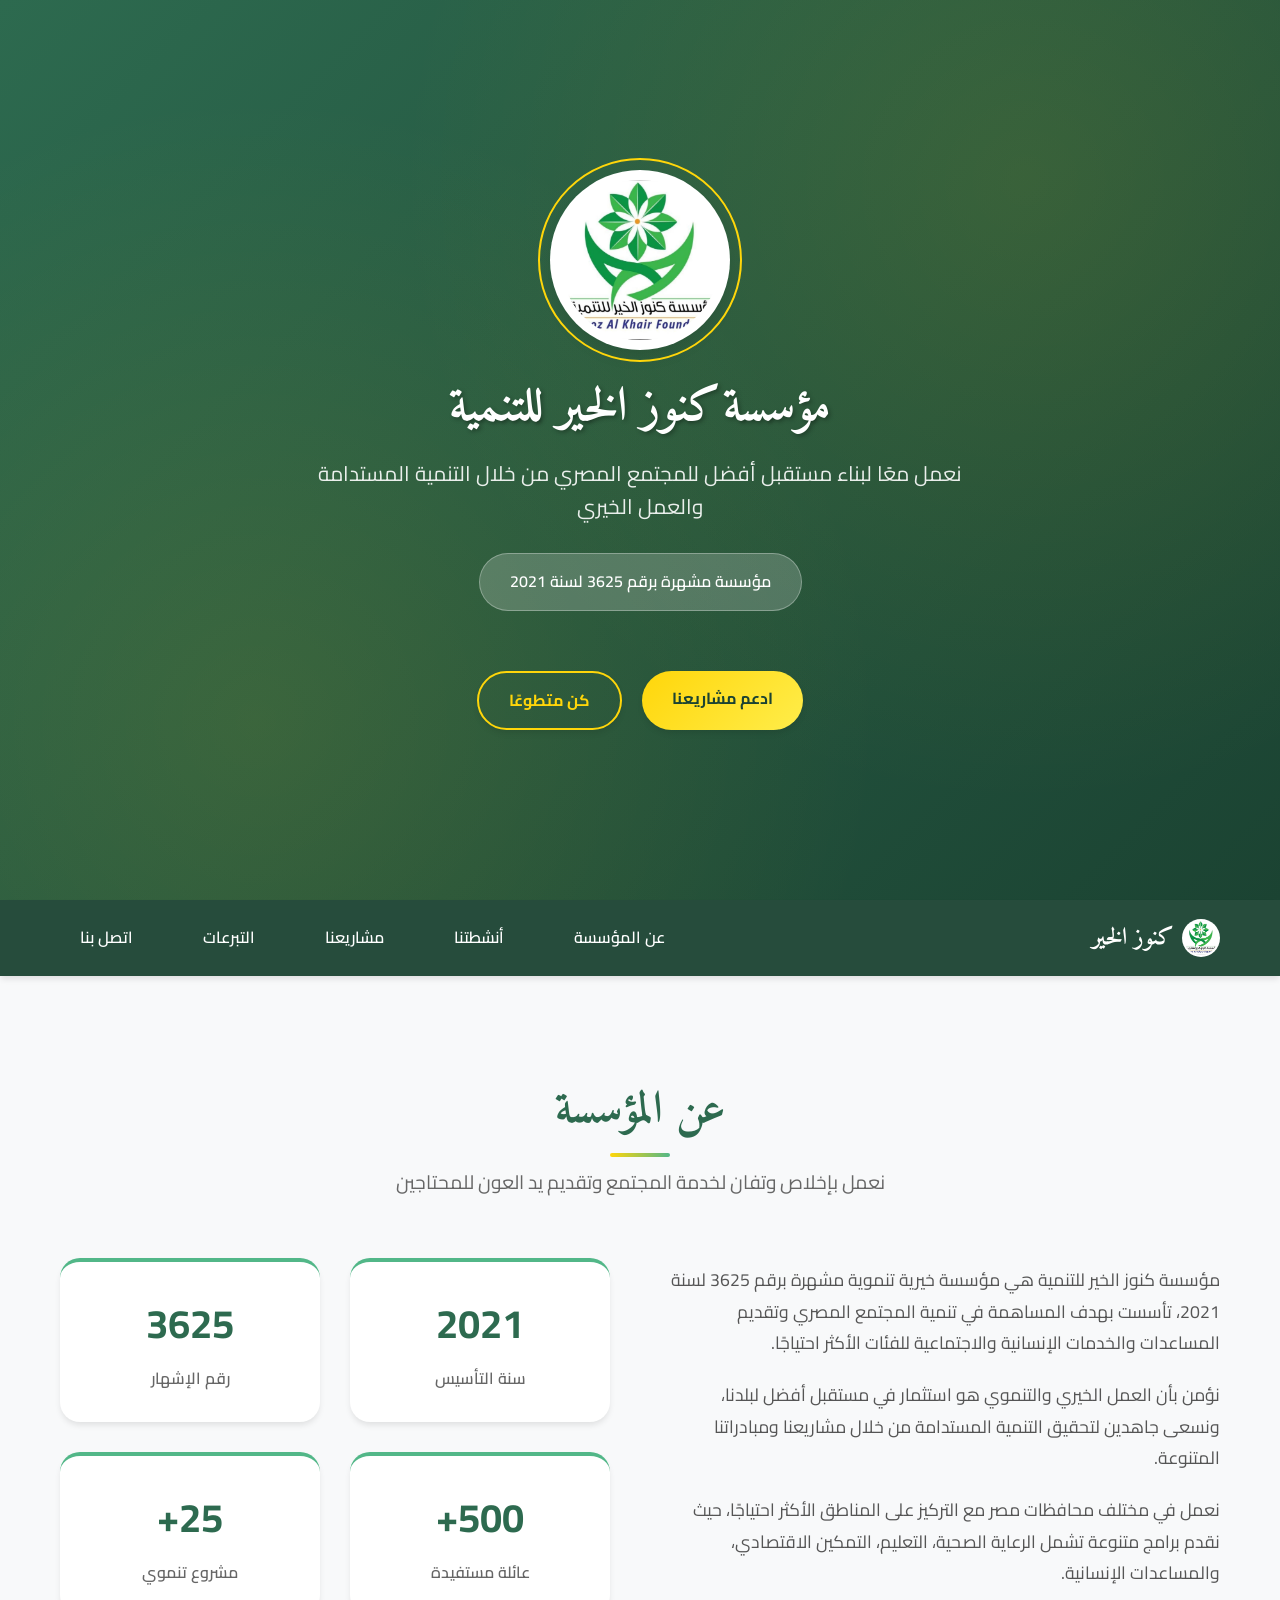
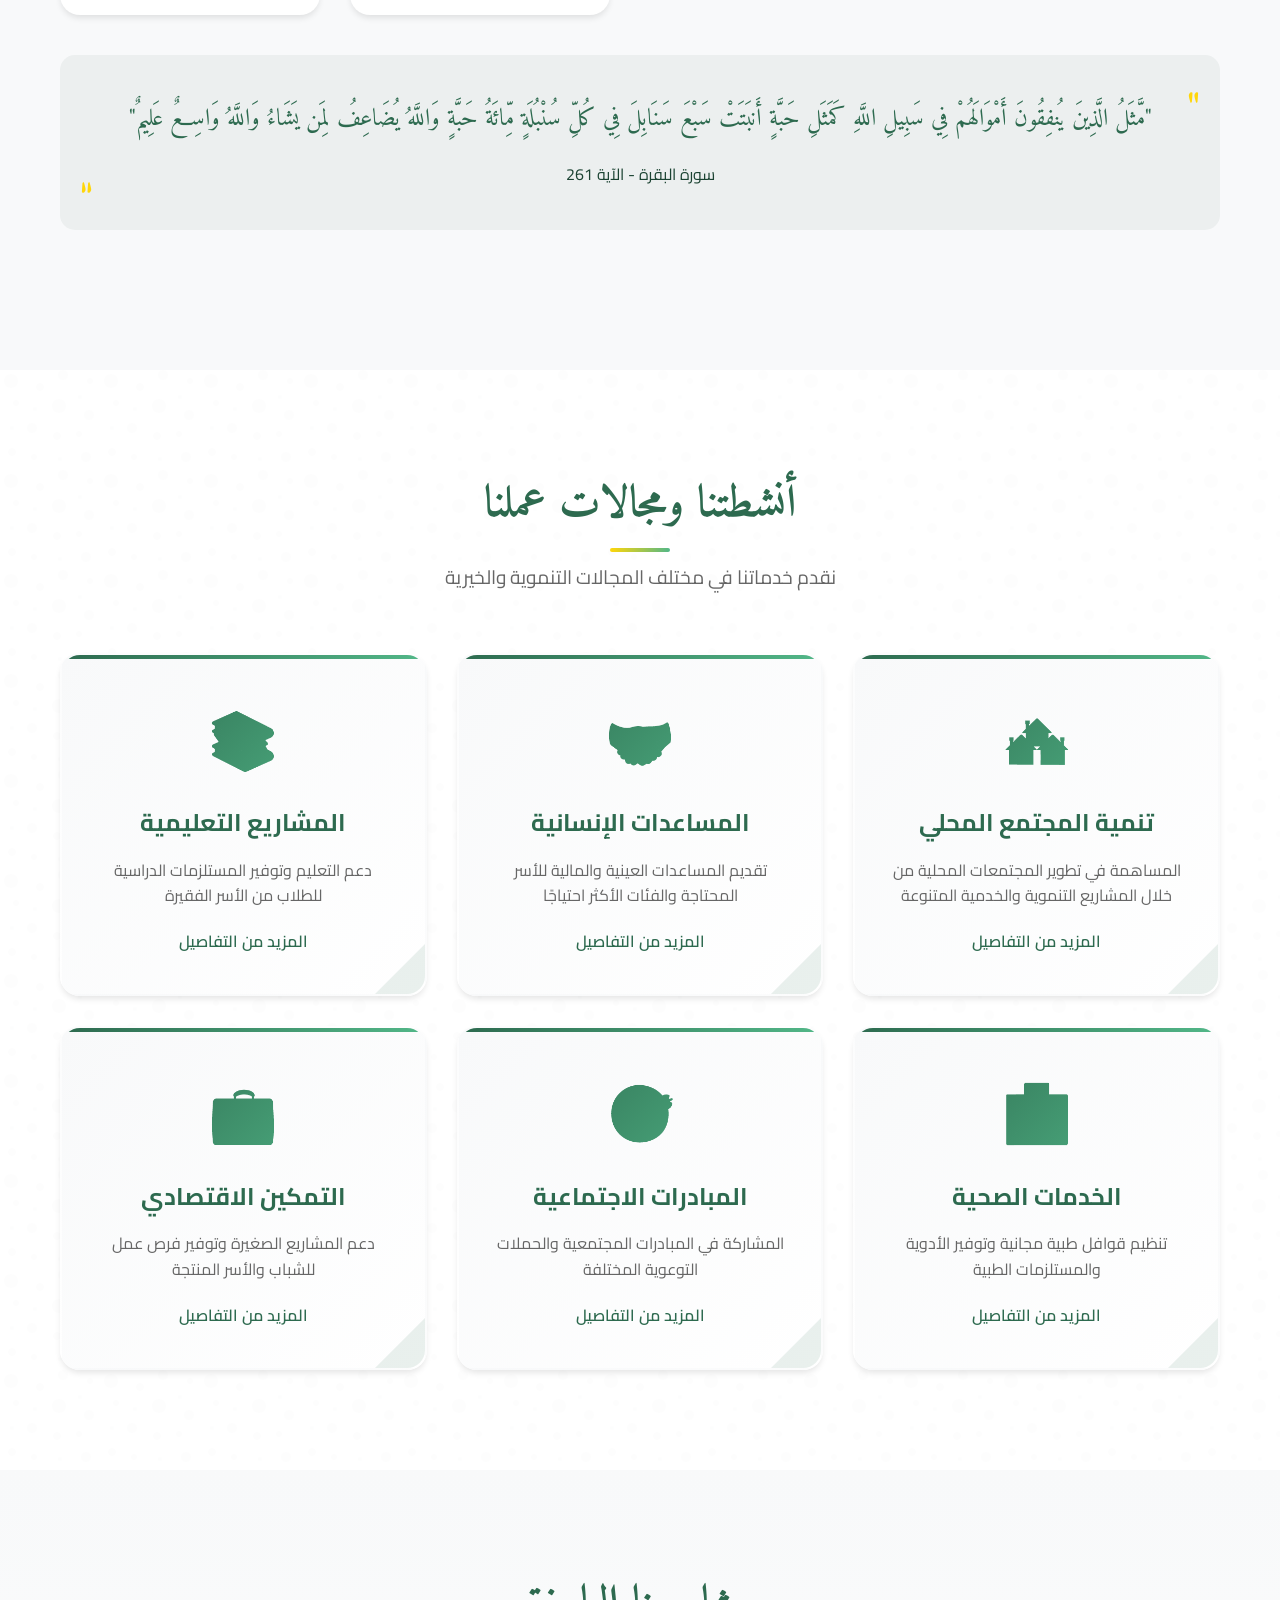
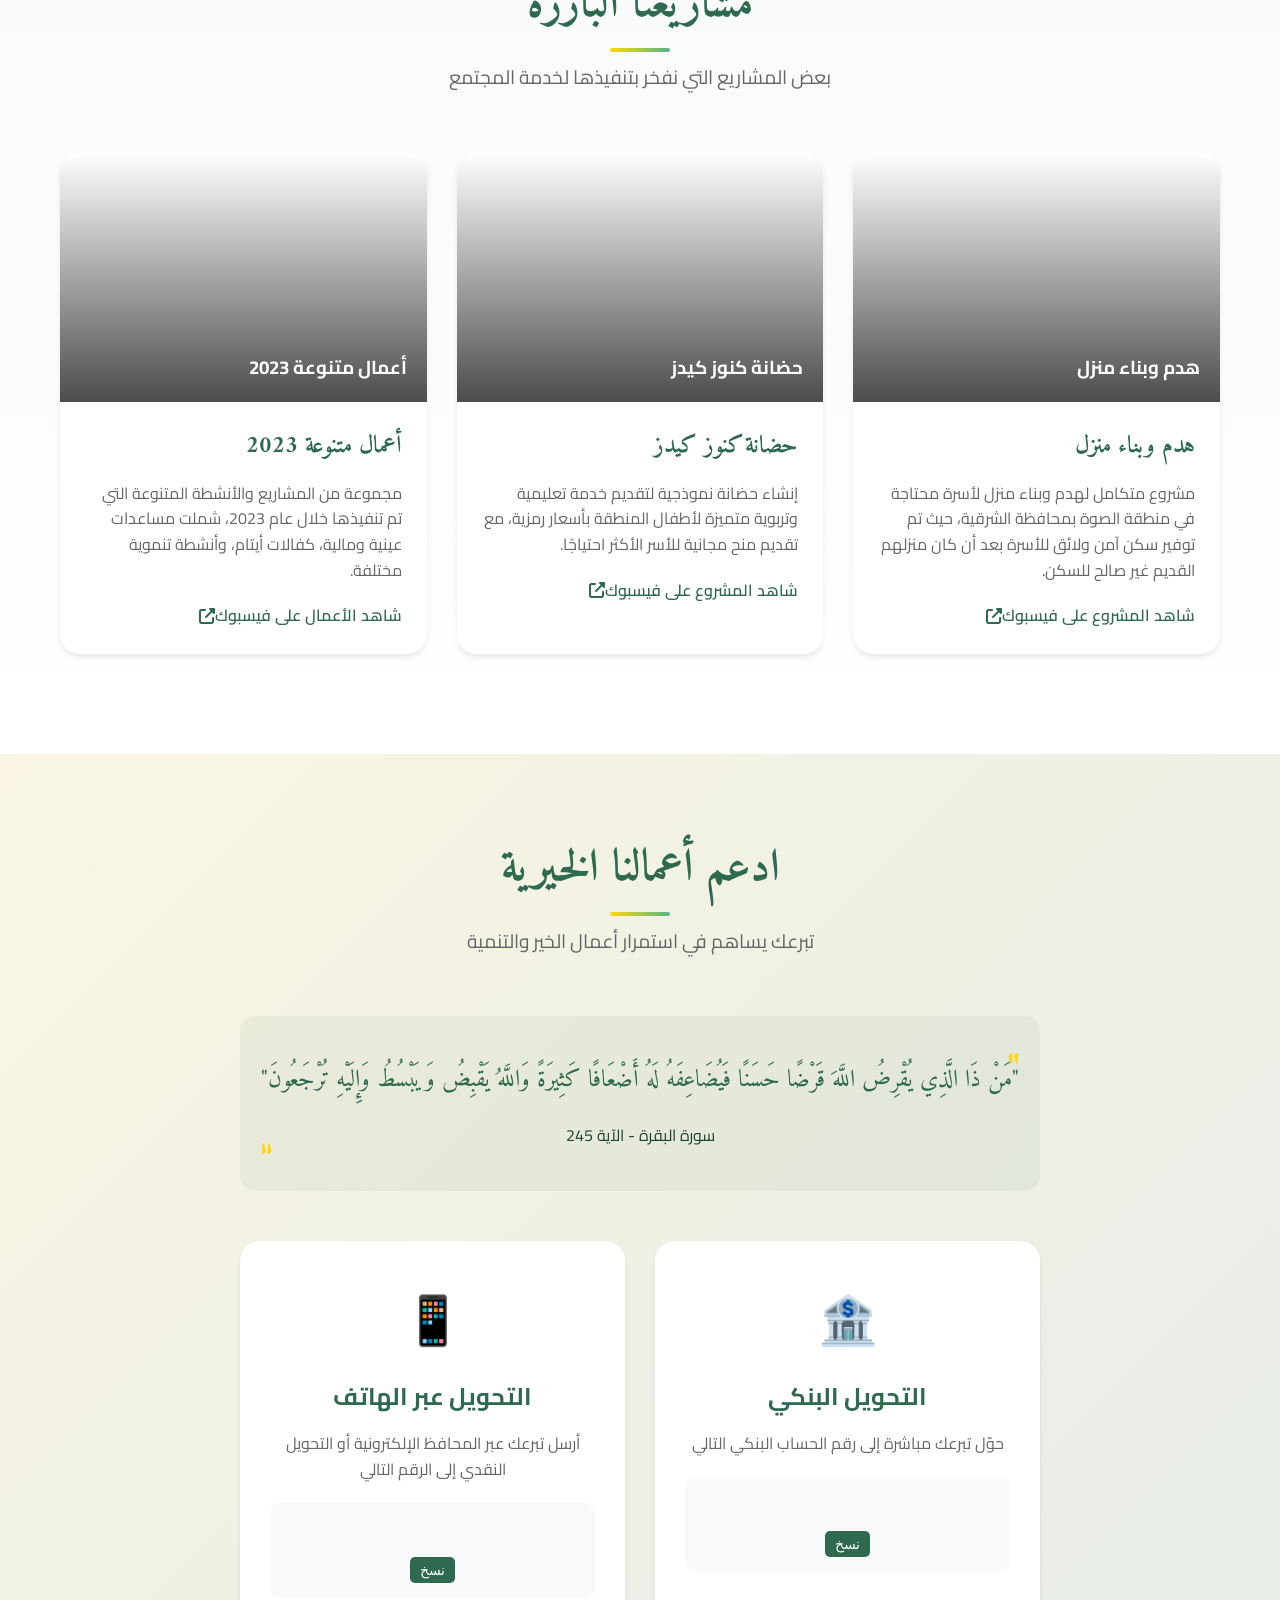
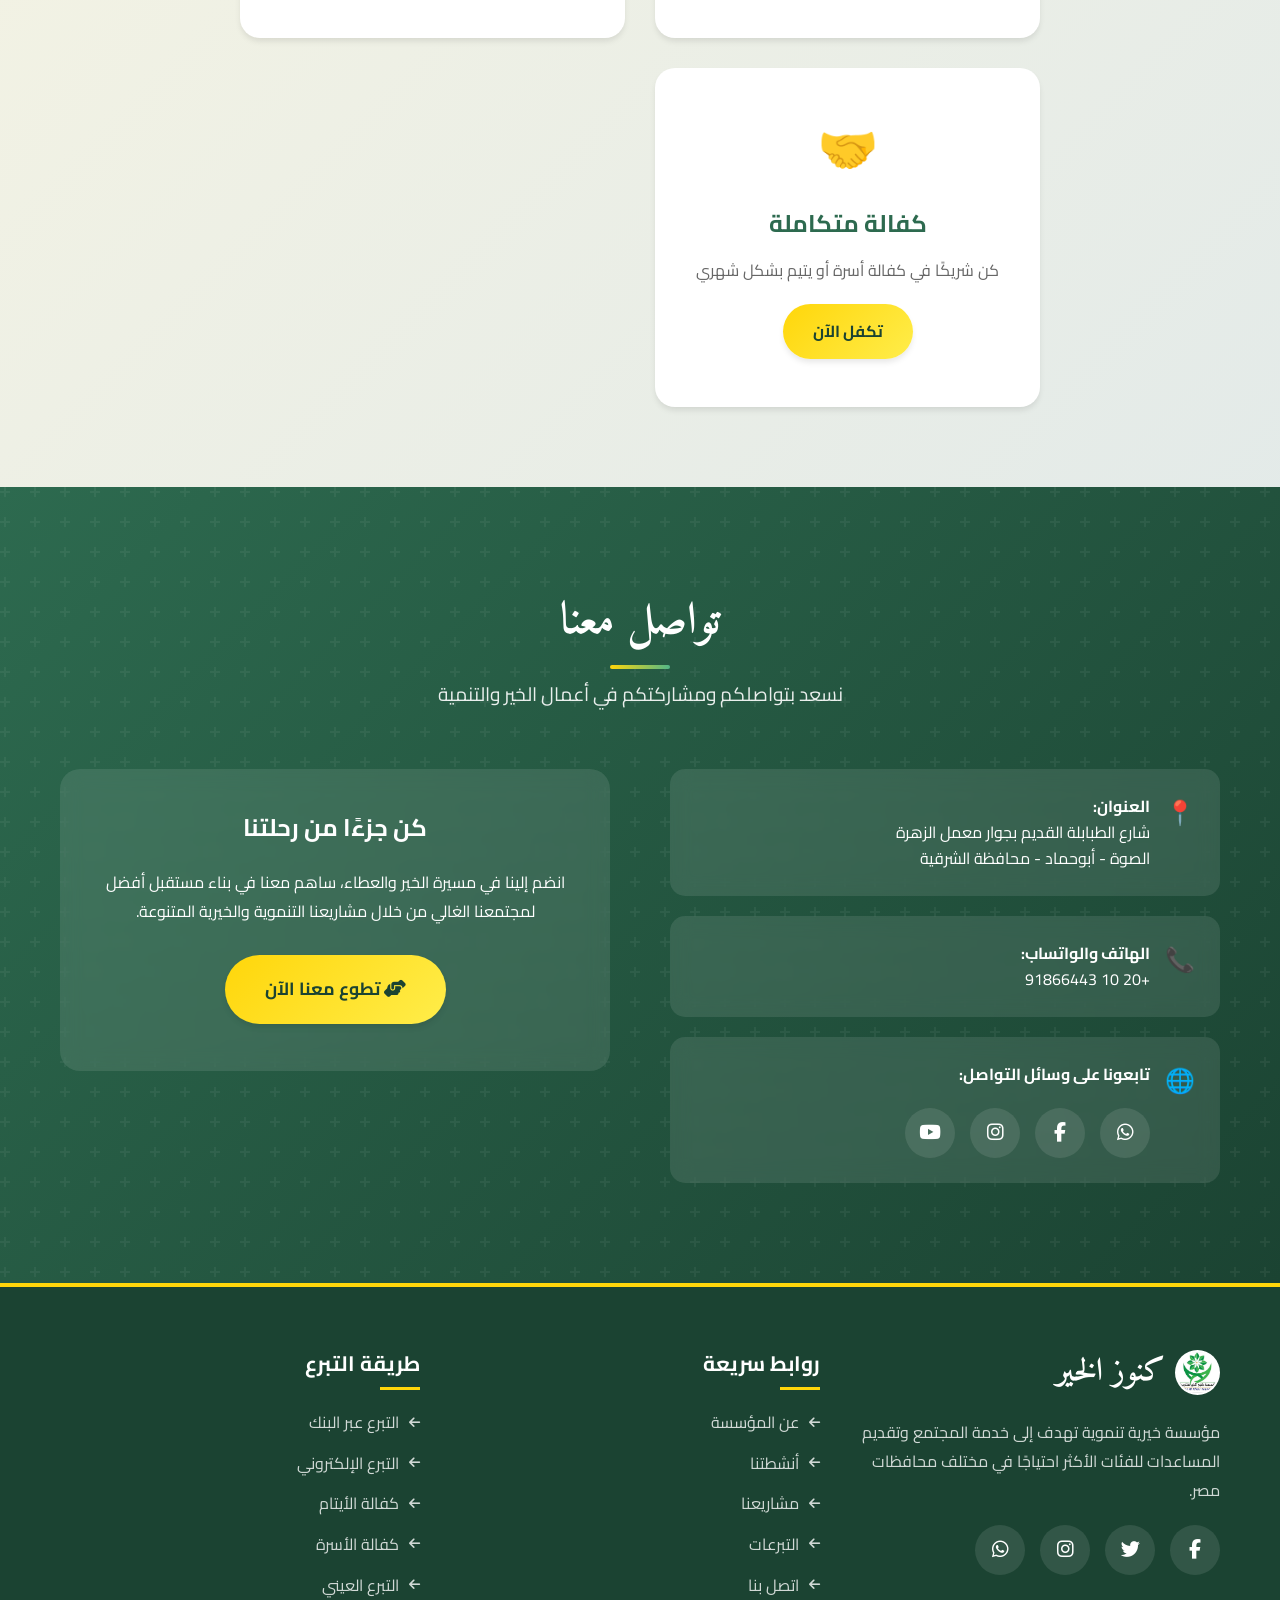
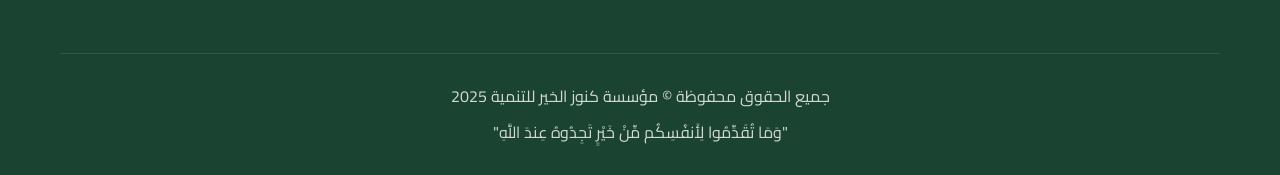
==== index.html @ 56477694 "Remove sensitive donation account numbers Removed bank account numbers and updated copy buttons." ====
<!DOCTYPE html>
<html lang="ar" dir="rtl">
<head>
    <meta charset="UTF-8">
    <meta name="viewport" content="width=device-width, initial-scale=1.0">
    <title>مؤسسة كنوز الخير للتنمية - خيرك لكل الناس</title>
    <meta name="description" content="مؤسسة كنوز الخير للتنمية - مؤسسة خيرية تنموية مشهرة برقم 3625 لسنة 2021، نعمل بإخلاص وتفان لخدمة المجتمع وتقديم يد العون للمحتاجين في مختلف محافظات مصر.">
    <link rel="icon" type="image/png" href="[data-uri]">
    <!-- Meta Tags for Social Media Sharing -->
<meta property="og:title" content="مؤسسة كنوز الخير للتنمية-خيرك لكل الناس">
<meta property="og:description" content="نعمل بإخلاص وتفان لخدمة المجتمع وتقديم يد العون للمحتاجين.">
<meta property="og:image" content="https://rawad-store.github.io/konozalkhair/preview.jpg">
<meta property="og:url" content="https://rawad-store.github.io/konozalkhair/">
<meta property="og:type" content="website">
<meta property="og:locale" content="ar_AR">

<!-- Twitter Card Tags -->
<meta name="twitter:card" content="summary_large_image">
<meta name="twitter:title" content="مؤسسة كنوز الخير للتنمية-خيرك لكل الناس">
<meta name="twitter:description" content="نعمل بإخلاص وتفان لخدمة المجتمع وتقديم يد العون للمحتاجين.">
<meta name="twitter:image" content="https://rawad-store.github.io/konozalkhair/preview.jpg">
    <link rel="preconnect" href="https://fonts.googleapis.com">
    <link rel="preconnect" href="https://fonts.gstatic.com" crossorigin>
    <link href="https://fonts.googleapis.com/css2?family=Amiri:wght@400;700&family=Cairo:wght@300;400;600;700&display=swap" rel="stylesheet">
    <link rel="stylesheet" href="https://cdnjs.cloudflare.com/ajax/libs/font-awesome/6.4.0/css/all.min.css">
    <style>
        :root {
            --primary-green: #2d6a4f;
            --dark-green: #1b4332;
            --light-green: #40916c;
            --accent-green: #52b788;
            --gold: #ffd60a;
            --light-bg: #f8f9fa;
            --white: #ffffff;
            --text-dark: #2b2d42;
            --shadow: 0 4px 6px -1px rgba(0, 0, 0, 0.1);
            --shadow-lg: 0 10px 15px -3px rgba(0, 0, 0, 0.1);
        }

        * {
            margin: 0;
            padding: 0;
            box-sizing: border-box;
        }

        body {
            font-family: 'Cairo', sans-serif;
            line-height: 1.6;
            color: var(--text-dark);
            background: var(--light-bg);
            overflow-x: hidden;
        }

        .container {
            max-width: 1200px;
            margin: 0 auto;
            padding: 0 20px;
        }

        /* Header Styles */
        .header {
            background: linear-gradient(135deg, var(--primary-green) 0%, var(--dark-green) 100%);
            color: var(--white);
            position: relative;
            overflow: hidden;
            min-height: 100vh;
            display: flex;
            align-items: center;
        }

        .header::before {
            content: '';
            position: absolute;
            top: 0;
            left: 0;
            right: 0;
            bottom: 0;
            background: 
                radial-gradient(circle at 20% 80%, rgba(255, 214, 10, 0.1) 0%, transparent 50%),
                radial-gradient(circle at 80% 20%, rgba(255, 214, 10, 0.1) 0%, transparent 50%);
        }

        .header-content {
            position: relative;
            z-index: 2;
            text-align: center;
            padding: 60px 20px;
            width: 100%;
        }

        .logo {
            width: 180px;
            height: 180px;
            margin: 0 auto 20px;
            background: var(--white);
            border-radius: 50%;
            display: flex;
            align-items: center;
            justify-content: center;
            box-shadow: var(--shadow-lg);
            animation: float 6s ease-in-out infinite;
            position: relative;
            padding: 10px;
        }

        .logo::after {
            content: '';
            position: absolute;
            width: 200px;
            height: 200px;
            border: 2px solid var(--gold);
            border-radius: 50%;
            animation: pulse 3s infinite;
        }

        .logo-img {
            width: 100%;
            height: 100%;
            object-fit: contain;
            border-radius: 50%;
        }

        @keyframes float {
            0%, 100% { transform: translateY(0px); }
            50% { transform: translateY(-10px); }
        }

        @keyframes pulse {
            0% { transform: scale(1); opacity: 0.8; }
            50% { transform: scale(1.05); opacity: 0.5; }
            100% { transform: scale(1); opacity: 0.8; }
        }

        .logo-content {
            width: 100%;
            height: 100%;
            border-radius: 50%;
            background: linear-gradient(135deg, var(--primary-green) 0%, var(--dark-green) 100%);
            display: flex;
            flex-direction: column;
            align-items: center;
            justify-content: center;
            color: white;
            padding: 15px;
            text-align: center;
        }

        .logo-content h2 {
            font-family: 'Amiri', serif;
            font-size: 1.8rem;
            margin-bottom: 5px;
        }

        .logo-content p {
            font-size: 0.9rem;
            font-weight: 600;
            color: var(--gold);
        }

        .header h1 {
            font-family: 'Amiri', serif;
            font-size: 3rem;
            font-weight: 700;
            margin-bottom: 10px;
            text-shadow: 2px 2px 4px rgba(0,0,0,0.3);
        }

        .header .subtitle {
            font-size: 1.3rem;
            opacity: 0.9;
            margin-bottom: 30px;
            max-width: 700px;
            margin-left: auto;
            margin-right: auto;
        }

        .registration-badge {
            display: inline-block;
            background: rgba(255, 255, 255, 0.2);
            backdrop-filter: blur(10px);
            padding: 15px 30px;
            border-radius: 50px;
            border: 1px solid rgba(255, 255, 255, 0.3);
            font-weight: 600;
            animation: pulse 2s infinite;
            margin-bottom: 30px;
        }

        .header-buttons {
            display: flex;
            gap: 20px;
            justify-content: center;
            flex-wrap: wrap;
            margin-top: 30px;
        }

        /* Navigation */
        .nav {
            background: rgba(27, 67, 50, 0.95);
            backdrop-filter: blur(10px);
            padding: 15px 0;
            position: sticky;
            top: 0;
            z-index: 1000;
            box-shadow: var(--shadow);
            transition: all 0.3s ease;
        }

        .nav.scrolled {
            padding: 10px 0;
        }

        .nav-container {
            display: flex;
            justify-content: space-between;
            align-items: center;
        }

        .nav-logo {
            font-family: 'Amiri', serif;
            font-size: 1.5rem;
            font-weight: 700;
            color: var(--white);
            text-decoration: none;
            display: flex;
            align-items: center;
        }

        .nav-logo i {
            margin-left: 10px;
            color: var(--gold);
        }

        .nav-logo-img {
            width: 38px;
            height: 38px;
            object-fit: contain;
            border-radius: 50%;
            background: var(--white);
            padding: 2px;
            margin-left: 8px;
        }

        .nav-links {
            display: flex;
            gap: 30px;
        }

        .nav-link {
            color: var(--white);
            text-decoration: none;
            font-weight: 600;
            padding: 10px 20px;
            border-radius: 25px;
            transition: all 0.3s ease;
            position: relative;
            overflow: hidden;
        }

        .nav-link::before {
            content: '';
            position: absolute;
            top: 0;
            left: -100%;
            width: 100%;
            height: 100%;
            background: linear-gradient(90deg, transparent, rgba(255,255,255,0.2), transparent);
            transition: left 0.5s;
        }

        .nav-link:hover::before {
            left: 100%;
        }

        .nav-link:hover {
            background: rgba(255, 255, 255, 0.1);
            transform: translateY(-2px);
        }

        .nav-toggle {
            display: none;
            background: none;
            border: none;
            color: var(--white);
            font-size: 1.5rem;
            cursor: pointer;
        }

        /* Section Styles */
        .section {
            padding: 100px 0;
        }

        .section-header {
            text-align: center;
            margin-bottom: 60px;
        }

        .section-title {
            font-family: 'Amiri', serif;
            font-size: 2.8rem;
            color: var(--primary-green);
            margin-bottom: 20px;
            position: relative;
            display: inline-block;
        }

        .section-title::after {
            content: '';
            position: absolute;
            bottom: -10px;
            left: 50%;
            transform: translateX(-50%);
            width: 60px;
            height: 4px;
            background: linear-gradient(90deg, var(--gold), var(--accent-green));
            border-radius: 2px;
        }

        .section-subtitle {
            font-size: 1.2rem;
            color: #666;
            max-width: 600px;
            margin: 0 auto;
        }

        /* About Section */
        .about-content {
            display: grid;
            grid-template-columns: 1fr 1fr;
            gap: 60px;
            align-items: center;
        }

        .about-text {
            font-size: 1.1rem;
            line-height: 1.8;
            color: #555;
        }

        .about-text p {
            margin-bottom: 20px;
        }

        .about-stats {
            display: grid;
            grid-template-columns: repeat(2, 1fr);
            gap: 30px;
        }

        .stat-card {
            background: var(--white);
            padding: 30px;
            border-radius: 20px;
            text-align: center;
            box-shadow: var(--shadow);
            transition: transform 0.3s ease;
            border-top: 4px solid var(--accent-green);
            position: relative;
            overflow: hidden;
        }

        .stat-card::before {
            content: '';
            position: absolute;
            top: 0;
            left: 0;
            width: 100%;
            height: 100%;
            background: linear-gradient(135deg, rgba(255,214,10,0.05) 0%, transparent 100%);
            opacity: 0;
            transition: opacity 0.3s ease;
        }

        .stat-card:hover::before {
            opacity: 1;
        }

        .stat-card:hover {
            transform: translateY(-5px);
        }

        .stat-number {
            font-size: 2.5rem;
            font-weight: bold;
            color: var(--primary-green);
            margin-bottom: 10px;
            display: block;
        }

        .stat-label {
            color: #666;
            font-weight: 600;
        }

        /* Services Section */
        .services {
            background: var(--white);
            position: relative;
        }

        .services::before {
            content: '';
            position: absolute;
            top: 0;
            left: 0;
            right: 0;
            bottom: 0;
            background: url("data:image/svg+xml,%3Csvg width='100' height='100' viewBox='0 0 100 100' xmlns='http://www.w3.org/2000/svg'%3E%3Cpath d='M11 18c3.866 0 7-3.134 7-7s-3.134-7-7-7-7 3.134-7 7 3.134 7 7 7zm48 25c3.866 0 7-3.134 7-7s-3.134-7-7-7-7 3.134-7 7 3.134 7 7 7zm-43-7c1.657 0 3-1.343 3-3s-1.343-3-3-3-3 1.343-3 3 1.343 3 3 3zm63 31c1.657 0 3-1.343 3-3s-1.343-3-3-3-3 1.343-3 3 1.343 3 3 3zM34 90c1.657 0 3-1.343 3-3s-1.343-3-3-3-3 1.343-3 3 1.343 3 3 3zm56-76c1.657 0 3-1.343 3-3s-1.343-3-3-3-3 1.343-3 3 1.343 3 3 3zM12 86c2.21 0 4-1.79 4-4s-1.79-4-4-4-4 1.79-4 4 1.79 4 4 4zm28-65c2.21 0 4-1.79 4-4s-1.79-4-4-4-4 1.79-4 4 1.79 4 4 4zm23-11c2.76 0 5-2.24 5-5s-2.24-5-5-5-5 2.24-5 5 2.24 5 5 5zm-6 60c2.21 0 4-1.79 4-4s-1.79-4-4-4-4 1.79-4 4 1.79 4 4 4zm29 22c2.76 0 5-2.24 5-5s-2.24-5-5-5-5 2.24-5 5 2.24 5 5 5zM32 63c2.76 0 5-2.24 5-5s-2.24-5-5-5-5 2.24-5 5 2.24 5 5 5zm57-13c2.76 0 5-2.24 5-5s-2.24-5-5-5-5 2.24-5 5 2.24 5 5 5zm-9-21c1.105 0 2-.895 2-2s-.895-2-2-2-2 .895-2 2 .895 2 2 2zM60 91c1.105 0 2-.895 2-2s-.895-2-2-2-2 .895-2 2 .895 2 2 2zM35 41c1.105 0 2-.895 2-2s-.895-2-2-2-2 .895-2 2 .895 2 2 2zM12 60c1.105 0 2-.895 2-2s-.895-2-2-2-2 .895-2 2 .895 2 2 2z' fill='%231b4332' fill-opacity='0.03' fill-rule='evenodd'/%3E%3C/svg%3E");
            opacity: 0.3;
        }

        .services-grid {
            display: grid;
            grid-template-columns: repeat(auto-fit, minmax(300px, 1fr));
            gap: 30px;
            position: relative;
        }

        .service-card {
            background: linear-gradient(135deg, var(--light-bg) 0%, var(--white) 100%);
            padding: 40px 30px;
            border-radius: 20px;
            text-align: center;
            box-shadow: var(--shadow);
            transition: all 0.3s ease;
            border: 2px solid transparent;
            position: relative;
            overflow: hidden;
            z-index: 1;
        }

        .service-card::before {
            content: '';
            position: absolute;
            top: 0;
            left: 0;
            right: 0;
            height: 4px;
            background: linear-gradient(90deg, var(--primary-green), var(--accent-green));
        }

        .service-card::after {
            content: '';
            position: absolute;
            bottom: 0;
            right: 0;
            width: 0;
            height: 0;
            border-style: solid;
            border-width: 0 0 50px 50px;
            border-color: transparent transparent var(--primary-green) transparent;
            opacity: 0.1;
            transition: all 0.3s ease;
        }

        .service-card:hover::after {
            border-width: 0 0 80px 80px;
        }

        .service-card:hover {
            transform: translateY(-8px);
            border-color: var(--accent-green);
            box-shadow: var(--shadow-lg);
        }

        .service-icon {
            font-size: 3.5rem;
            margin-bottom: 20px;
            display: block;
            background: linear-gradient(135deg, var(--primary-green), var(--accent-green));
            -webkit-background-clip: text;
            -webkit-text-fill-color: transparent;
            background-clip: text;
        }

        .service-title {
            font-size: 1.5rem;
            font-weight: 700;
            color: var(--primary-green);
            margin-bottom: 15px;
        }

        .service-desc {
            color: #666;
            line-height: 1.6;
            margin-bottom: 20px;
        }

        .service-link {
            display: inline-block;
            color: var(--primary-green);
            text-decoration: none;
            font-weight: 600;
            position: relative;
        }

        .service-link::after {
            content: '';
            position: absolute;
            bottom: -5px;
            right: 0;
            width: 0;
            height: 2px;
            background: var(--primary-green);
            transition: width 0.3s ease;
        }

        .service-link:hover::after {
            width: 100%;
        }

        /* Projects Section */
        .projects {
            background: linear-gradient(to bottom, var(--light-bg) 0%, var(--white) 100%);
        }

        .projects-grid {
            display: grid;
            grid-template-columns: repeat(auto-fit, minmax(350px, 1fr));
            gap: 30px;
        }

        .project-card {
            background: var(--white);
            border-radius: 20px;
            overflow: hidden;
            box-shadow: var(--shadow);
            transition: all 0.3s ease;
        }

        .project-card:hover {
            transform: translateY(-8px);
            box-shadow: var(--shadow-lg);
        }

        .project-image {
            height: 250px;
            background-size: cover;
            background-position: center;
            position: relative;
        }

        .project-overlay {
            position: absolute;
            top: 0;
            left: 0;
            right: 0;
            bottom: 0;
            background: linear-gradient(to top, rgba(0,0,0,0.7) 0%, transparent 100%);
            display: flex;
            align-items: flex-end;
            padding: 20px;
            color: white;
        }

        .project-content {
            padding: 25px;
        }

        .project-title {
            font-family: 'Amiri', serif;
            font-size: 1.5rem;
            color: var(--primary-green);
            margin-bottom: 15px;
        }

        .project-desc {
            color: #666;
            line-height: 1.6;
            margin-bottom: 20px;
        }

        .project-link {
            display: inline-flex;
            align-items: center;
            color: var(--primary-green);
            text-decoration: none;
            font-weight: 600;
        }

        .project-link i {
            margin-left: 8px;
            transition: transform 0.3s ease;
        }

        .project-link:hover i {
            transform: translateX(-5px);
        }

        /* Contact Section */
        .contact {
            background: linear-gradient(135deg, var(--primary-green) 0%, var(--dark-green) 100%);
            color: var(--white);
            position: relative;
        }

        .contact::before {
            content: '';
            position: absolute;
            top: 0;
            left: 0;
            right: 0;
            bottom: 0;
            background: url("data:image/svg+xml,%3Csvg width='60' height='60' viewBox='0 0 60 60' xmlns='http://www.w3.org/2000/svg'%3E%3Cg fill='none' fill-rule='evenodd'%3E%3Cg fill='%23ffffff' fill-opacity='0.05'%3E%3Cpath d='M36 34v-4h-2v4h-4v2h4v4h2v-4h4v-2h-4zm0-30V0h-2v4h-4v2h4v4h2V6h4V4h-4zM6 34v-4H4v4H0v2h4v4h2v-4h4v-2H6zM6 4V0H4v4H0v2h4v4h2V6h4V4H6z'/%3E%3C/g%3E%3C/g%3E%3C/svg%3E");
        }

        .contact-content {
            display: grid;
            grid-template-columns: 1fr 1fr;
            gap: 60px;
            align-items: start;
            position: relative;
        }

        .contact-info {
            display: flex;
            flex-direction: column;
            gap: 20px;
        }

        .contact-item {
            background: rgba(255, 255, 255, 0.1);
            backdrop-filter: blur(10px);
            padding: 25px;
            border-radius: 15px;
            transition: transform 0.3s ease;
            display: flex;
            align-items: flex-start;
        }

        .contact-item:hover {
            transform: translateX(10px);
        }

        .contact-icon {
            font-size: 1.5rem;
            margin-left: 15px;
            color: var(--gold);
            flex-shrink: 0;
        }

        .contact-details {
            flex: 1;
        }

        .btn {
            display: inline-block;
            padding: 15px 30px;
            background: linear-gradient(135deg, var(--gold) 0%, #ffed4a 100%);
            color: var(--dark-green);
            text-decoration: none;
            border-radius: 50px;
            font-weight: 700;
            text-align: center;
            transition: all 0.3s ease;
            box-shadow: var(--shadow);
            position: relative;
            overflow: hidden;
            border: none;
            cursor: pointer;
        }

        .btn::before {
            content: '';
            position: absolute;
            top: 0;
            left: -100%;
            width: 100%;
            height: 100%;
            background: linear-gradient(90deg, transparent, rgba(255,255,255,0.3), transparent);
            transition: left 0.5s;
        }

        .btn:hover::before {
            left: 100%;
        }

        .btn:hover {
            transform: translateY(-2px);
            box-shadow: var(--shadow-lg);
        }

        .btn-outline {
            background: transparent;
            border: 2px solid var(--gold);
            color: var(--gold);
        }

        .social-buttons {
            display: flex;
            gap: 15px;
            margin-top: 20px;
            flex-wrap: wrap;
        }

        .social-btn {
            display: flex;
            align-items: center;
            justify-content: center;
            width: 50px;
            height: 50px;
            border-radius: 50%;
            background: rgba(255, 255, 255, 0.1);
            color: var(--white);
            font-size: 1.2rem;
            transition: all 0.3s ease;
            text-decoration: none;
        }

        .social-btn:hover {
            background: var(--gold);
            color: var(--dark-green);
            transform: translateY(-3px);
        }

        /* Donate Section */
        .donate {
            text-align: center;
            padding: 80px 0;
            background: linear-gradient(135deg, rgba(255,214,10,0.1) 0%, rgba(45,106,79,0.1) 100%);
        }

        .donate-content {
            max-width: 800px;
            margin: 0 auto;
        }

        .donate-options {
            display: grid;
            grid-template-columns: repeat(auto-fit, minmax(250px, 1fr));
            gap: 30px;
            margin-top: 50px;
        }

        .donate-option {
            background: var(--white);
            padding: 40px 30px;
            border-radius: 20px;
            box-shadow: var(--shadow);
            transition: all 0.3s ease;
        }

        .donate-option:hover {
            transform: translateY(-5px);
            box-shadow: var(--shadow-lg);
        }

        .donate-icon {
            font-size: 3rem;
            margin-bottom: 20px;
            color: var(--primary-green);
        }

        .donate-title {
            font-size: 1.5rem;
            color: var(--primary-green);
            margin-bottom: 15px;
        }

        .donate-desc {
            color: #666;
            margin-bottom: 20px;
        }

        .donate-number {
            font-weight: 700;
            font-size: 1.15rem;
            direction: ltr;
            letter-spacing: 1px;
            color: var(--text-dark);
        }

        .donate-info {
            background: var(--light-bg);
            padding: 15px;
            border-radius: 10px;
            margin-top: 15px;
            font-weight: 600;
            direction: ltr;
            text-align: center;
        }

        .copy-btn {
            background: var(--primary-green);
            color: white;
            border: none;
            padding: 5px 10px;
            border-radius: 5px;
            cursor: pointer;
            margin-top: 10px;
            font-size: 0.9rem;
            transition: background 0.3s;
        }

        .copy-btn:hover {
            background: var(--dark-green);
        }

        /* Footer */
        .footer {
            background: var(--dark-green);
            color: var(--white);
            padding: 60px 0 30px;
            border-top: 4px solid var(--gold);
        }

        .footer-content {
            display: grid;
            grid-template-columns: repeat(auto-fit, minmax(250px, 1fr));
            gap: 40px;
            margin-bottom: 40px;
        }

        .footer-logo {
            font-family: 'Amiri', serif;
            font-size: 2rem;
            font-weight: 700;
            margin-bottom: 20px;
            display: flex;
            align-items: center;
        }

        .footer-logo i {
            margin-left: 10px;
            color: var(--gold);
        }

        .footer-logo-img {
            width: 45px;
            height: 45px;
            object-fit: contain;
            border-radius: 50%;
            background: var(--white);
            padding: 2px;
            margin-left: 10px;
        }

        .footer-desc {
            line-height: 1.8;
            opacity: 0.8;
            margin-bottom: 20px;
        }

        .footer-title {
            font-size: 1.3rem;
            margin-bottom: 20px;
            position: relative;
            padding-bottom: 10px;
        }

        .footer-title::after {
            content: '';
            position: absolute;
            bottom: 0;
            right: 0;
            width: 40px;
            height: 3px;
            background: var(--gold);
        }

        .footer-links {
            list-style: none;
        }

        .footer-link {
            margin-bottom: 15px;
        }

        .footer-link a {
            color: var(--white);
            text-decoration: none;
            opacity: 0.8;
            transition: all 0.3s ease;
            display: flex;
            align-items: center;
        }

        .footer-link a i {
            margin-left: 10px;
            font-size: 0.8rem;
        }

        .footer-link a:hover {
            opacity: 1;
            transform: translateX(-5px);
        }

        .footer-bottom {
            text-align: center;
            padding-top: 30px;
            border-top: 1px solid rgba(255,255,255,0.1);
        }

        .footer-bottom p {
            opacity: 0.8;
        }

        .back-to-top {
            position: fixed;
            bottom: 30px;
            left: 30px;
            width: 50px;
            height: 50px;
            border-radius: 50%;
            background: var(--primary-green);
            color: var(--white);
            display: flex;
            align-items: center;
            justify-content: center;
            text-decoration: none;
            box-shadow: var(--shadow);
            opacity: 0;
            visibility: hidden;
            transition: all 0.3s ease;
            z-index: 999;
        }

        .back-to-top.show {
            opacity: 1;
            visibility: visible;
        }

        .back-to-top:hover {
            background: var(--dark-green);
            transform: translateY(-5px);
        }

        /* Responsive Design */
        @media (max-width: 992px) {
            .about-content,
            .contact-content {
                grid-template-columns: 1fr;
                gap: 40px;
            }
            
            .projects-grid {
                grid-template-columns: 1fr;
            }
        }

        @media (max-width: 768px) {
            .header h1 {
                font-size: 2.2rem;
            }
            
            .header .subtitle {
                font-size: 1.1rem;
            }
            
            .nav-links {
                position: fixed;
                top: 0;
                right: -100%;
                width: 70%;
                height: 100vh;
                background: var(--dark-green);
                flex-direction: column;
                justify-content: center;
                align-items: center;
                transition: all 0.5s ease;
                z-index: 1000;
                box-shadow: -5px 0 15px rgba(0,0,0,0.1);
            }
            
            .nav-links.active {
                right: 0;
            }
            
            .nav-toggle {
                display: block;
                z-index: 1001;
            }
            
            .section {
                padding: 70px 0;
            }
            
            .section-title {
                font-size: 2.2rem;
            }
            
            .about-stats {
                grid-template-columns: 1fr;
            }
            
            .header-buttons {
                flex-direction: column;
                align-items: center;
            }
            
            .social-buttons {
                justify-content: center;
            }
            
            .footer-content {
                grid-template-columns: 1fr;
                text-align: center;
            }
            
            .footer-title::after {
                left: 50%;
                transform: translateX(-50%);
            }

            .logo {
                width: 150px;
                height: 150px;
            }

            .logo::after {
                width: 170px;
                height: 170px;
            }

            .logo-content h2 {
                font-size: 1.5rem;
            }

            .logo-content p {
                font-size: 0.8rem;
            }
        }

        /* Loading Animation */
        @keyframes fadeIn {
            from {
                opacity: 0;
                transform: translateY(30px);
            }
            to {
                opacity: 1;
                transform: translateY(0);
            }
        }

        .fade-in {
            animation: fadeIn 0.8s ease-out forwards;
        }

        /* Scroll Animation */
        .scroll-animate {
            opacity: 0;
            transform: translateY(50px);
            transition: all 0.6s ease-out;
        }

        .scroll-animate.show {
            opacity: 1;
            transform: translateY(0);
        }

        /* Quran Verse */
        .quran-verse {
            text-align: center;
            padding: 40px 20px;
            background: rgba(27, 67, 50, 0.05);
            border-radius: 15px;
            margin: 40px 0;
            font-family: 'Amiri', serif;
            font-size: 1.5rem;
            line-height: 2;
            color: var(--primary-green);
            position: relative;
        }

        .quran-verse::before,
        .quran-verse::after {
            content: '"';
            font-size: 3rem;
            color: var(--gold);
            position: absolute;
        }

        .quran-verse::before {
            top: 10px;
            right: 20px;
        }

        .quran-verse::after {
            bottom: 10px;
            left: 20px;
            transform: rotate(180deg);
        }

        .verse-reference {
            display: block;
            font-family: 'Cairo', sans-serif;
            font-size: 1rem;
            margin-top: 15px;
            color: var(--dark-green);
        }

        /* Accessibility: respect reduced motion preference */
        @media (prefers-reduced-motion: reduce) {
            *, *::before, *::after {
                animation-duration: 0.001ms !important;
                animation-iteration-count: 1 !important;
                transition-duration: 0.001ms !important;
                scroll-behavior: auto !important;
            }
        }
    </style>
</head>
<body>
    <!-- Header -->
    <header class="header">
        <div class="container">
            <div class="header-content fade-in">
                <div class="logo">
                    <img src="[data-uri]" alt="شعار مؤسسة كنوز الخير للتنمية" class="logo-img">
                </div>
                <h1>مؤسسة كنوز الخير للتنمية</h1>
                <p class="subtitle">نعمل معًا لبناء مستقبل أفضل للمجتمع المصري من خلال التنمية المستدامة والعمل الخيري</p>
                <div class="registration-badge">
                    مؤسسة مشهرة برقم 3625 لسنة 2021
                </div>
                <div class="header-buttons">
                    <a href="#donate" class="btn">ادعم مشاريعنا</a>
                    <a href="#contact" class="btn btn-outline">كن متطوعًا</a>
                </div>
            </div>
        </div>
    </header>

    <!-- Navigation -->
    <nav class="nav" id="nav">
        <div class="container">
            <div class="nav-container">
                <a href="#" class="nav-logo"><img src="[data-uri]" alt="شعار المؤسسة" class="nav-logo-img"> كنوز الخير</a>
                <div class="nav-links" id="navLinks">
                    <a href="#about" class="nav-link">عن المؤسسة</a>
                    <a href="#services" class="nav-link">أنشطتنا</a>
                    <a href="#projects" class="nav-link">مشاريعنا</a>
                    <a href="#donate" class="nav-link">التبرعات</a>
                    <a href="#contact" class="nav-link">اتصل بنا</a>
                </div>
                <button class="nav-toggle" id="navToggle" aria-label="فتح قائمة التنقل" aria-expanded="false" aria-controls="navLinks">
                    <i class="fas fa-bars"></i>
                </button>
            </div>
        </div>
    </nav>

    <!-- About Section -->
    <section id="about" class="section">
        <div class="container">
            <div class="section-header scroll-animate">
                <h2 class="section-title">عن المؤسسة</h2>
                <p class="section-subtitle">
                    نعمل بإخلاص وتفان لخدمة المجتمع وتقديم يد العون للمحتاجين
                </p>
            </div>
            <div class="about-content">
                <div class="about-text scroll-animate">
                    <p>
                        مؤسسة كنوز الخير للتنمية هي مؤسسة خيرية تنموية مشهرة برقم 3625 لسنة 2021، 
                        تأسست بهدف المساهمة في تنمية المجتمع المصري وتقديم المساعدات والخدمات 
                        الإنسانية والاجتماعية للفئات الأكثر احتياجًا.
                    </p>
                    <p>
                        نؤمن بأن العمل الخيري والتنموي هو استثمار في مستقبل أفضل لبلدنا، 
                        ونسعى جاهدين لتحقيق التنمية المستدامة من خلال مشاريعنا ومبادراتنا المتنوعة.
                    </p>
                    <p>
                        نعمل في مختلف محافظات مصر مع التركيز على المناطق الأكثر احتياجًا، 
                        حيث نقدم برامج متنوعة تشمل الرعاية الصحية، التعليم، التمكين الاقتصادي، 
                        والمساعدات الإنسانية.
                    </p>
                </div>
                <div class="about-stats scroll-animate">
                    <div class="stat-card">
                        <span class="stat-number">2021</span>
                        <span class="stat-label">سنة التأسيس</span>
                    </div>
                    <div class="stat-card">
                        <span class="stat-number">3625</span>
                        <span class="stat-label">رقم الإشهار</span>
                    </div>
                    <div class="stat-card">
                        <span class="stat-number">500+</span>
                        <span class="stat-label">عائلة مستفيدة</span>
                    </div>
                    <div class="stat-card">
                        <span class="stat-number">25+</span>
                        <span class="stat-label">مشروع تنموي</span>
                    </div>
                </div>
            </div>

            <div class="quran-verse scroll-animate">
                "مَّثَلُ الَّذِينَ يُنفِقُونَ أَمْوَالَهُمْ فِي سَبِيلِ اللَّهِ كَمَثَلِ حَبَّةٍ أَنبَتَتْ سَبْعَ سَنَابِلَ فِي كُلِّ سُنْبُلَةٍ مِّائَةُ حَبَّةٍ وَاللَّهُ يُضَاعِفُ لِمَن يَشَاءُ وَاللَّهُ وَاسِعٌ عَلِيمٌ"
                <span class="verse-reference">سورة البقرة - الآية 261</span>
            </div>
        </div>
    </section>

    <!-- Services Section -->
    <section id="services" class="section services">
        <div class="container">
            <div class="section-header scroll-animate">
                <h2 class="section-title">أنشطتنا ومجالات عملنا</h2>
                <p class="section-subtitle">
                    نقدم خدماتنا في مختلف المجالات التنموية والخيرية
                </p>
            </div>
            <div class="services-grid">
                <div class="service-card scroll-animate">
                    <span class="service-icon">🏘️</span>
                    <h3 class="service-title">تنمية المجتمع المحلي</h3>
                    <p class="service-desc">
                        المساهمة في تطوير المجتمعات المحلية من خلال المشاريع التنموية والخدمية المتنوعة
                    </p>
                    <a href="#contact" class="service-link">المزيد من التفاصيل</a>
                </div>
                <div class="service-card scroll-animate">
                    <span class="service-icon">🤝</span>
                    <h3 class="service-title">المساعدات الإنسانية</h3>
                    <p class="service-desc">
                        تقديم المساعدات العينية والمالية للأسر المحتاجة والفئات الأكثر احتياجًا
                    </p>
                    <a href="#contact" class="service-link">المزيد من التفاصيل</a>
                </div>
                <div class="service-card scroll-animate">
                    <span class="service-icon">📚</span>
                    <h3 class="service-title">المشاريع التعليمية</h3>
                    <p class="service-desc">
                        دعم التعليم وتوفير المستلزمات الدراسية للطلاب من الأسر الفقيرة
                    </p>
                    <a href="#contact" class="service-link">المزيد من التفاصيل</a>
                </div>
                <div class="service-card scroll-animate">
                    <span class="service-icon">🏥</span>
                    <h3 class="service-title">الخدمات الصحية</h3>
                    <p class="service-desc">
                        تنظيم قوافل طبية مجانية وتوفير الأدوية والمستلزمات الطبية
                    </p>
                    <a href="#contact" class="service-link">المزيد من التفاصيل</a>
                </div>
                <div class="service-card scroll-animate">
                    <span class="service-icon">🎯</span>
                    <h3 class="service-title">المبادرات الاجتماعية</h3>
                    <p class="service-desc">
                        المشاركة في المبادرات المجتمعية والحملات التوعوية المختلفة
                    </p>
                    <a href="#contact" class="service-link">المزيد من التفاصيل</a>
                </div>
                <div class="service-card scroll-animate">
                    <span class="service-icon">💼</span>
                    <h3 class="service-title">التمكين الاقتصادي</h3>
                    <p class="service-desc">
                        دعم المشاريع الصغيرة وتوفير فرص عمل للشباب والأسر المنتجة
                    </p>
                    <a href="#contact" class="service-link">المزيد من التفاصيل</a>
                </div>
            </div>
        </div>
    </section>

    <!-- Projects Section -->
    <section id="projects" class="section projects">
        <div class="container">
            <div class="section-header scroll-animate">
                <h2 class="section-title">مشاريعنا البارزة</h2>
                <p class="section-subtitle">
                    بعض المشاريع التي نفخر بتنفيذها لخدمة المجتمع
                </p>
            </div>
            
            <div class="projects-grid">
                <div class="project-card scroll-animate">
                    <div class="project-image" role="img" aria-label="هدم وبناء منزل" style="background-image: url('https://images.unsplash.com/photo-1582213782179-e0d53f98f2ca?ixlib=rb-4.0.3&auto=format&fit=crop&w=600&q=80');">
                        <div class="project-overlay">
                            <h3>هدم وبناء منزل</h3>
                        </div>
                    </div>
                    <div class="project-content">
                        <h3 class="project-title">هدم وبناء منزل</h3>
                        <p class="project-desc">
                            مشروع متكامل لهدم وبناء منزل لأسرة محتاجة في منطقة الصوة بمحافظة الشرقية، 
                            حيث تم توفير سكن آمن ولائق للأسرة بعد أن كان منزلهم القديم غير صالح للسكن.
                        </p>
                        <a href="https://www.facebook.com/share/v/1FwrKq1e8Q/" target="_blank" rel="noopener noreferrer" class="project-link">
                            شاهد المشروع على فيسبوك <i class="fas fa-external-link-alt"></i>
                        </a>
                    </div>
                </div>
                
                <div class="project-card scroll-animate">
                    <div class="project-image" role="img" aria-label="حضانة كنوز كيدز" style="background-image: url('https://images.unsplash.com/photo-1519494026892-80bbd2d6fd0d?ixlib=rb-4.0.3&auto=format&fit=crop&w=600&q=80');">
                        <div class="project-overlay">
                            <h3>حضانة كنوز كيدز</h3>
                        </div>
                    </div>
                    <div class="project-content">
                        <h3 class="project-title">حضانة كنوز كيدز</h3>
                        <p class="project-desc">
                            إنشاء حضانة نموذجية لتقديم خدمة تعليمية وتربوية متميزة لأطفال المنطقة 
                            بأسعار رمزية، مع تقديم منح مجانية للأسر الأكثر احتياجًا.
                        </p>
                        <a href="https://www.facebook.com/share/v/1Hfd3ud5vX/" target="_blank" rel="noopener noreferrer" class="project-link">
                            شاهد المشروع على فيسبوك <i class="fas fa-external-link-alt"></i>
                        </a>
                    </div>
                </div>
                
                <div class="project-card scroll-animate">
                    <div class="project-image" role="img" aria-label="أعمال متنوعة 2023" style="background-image: url('https://images.unsplash.com/photo-1516321318423-f06f85e504b3?ixlib=rb-4.0.3&auto=format&fit=crop&w=600&q=80');">
                        <div class="project-overlay">
                            <h3>أعمال متنوعة 2023</h3>
                        </div>
                    </div>
                    <div class="project-content">
                        <h3 class="project-title">أعمال متنوعة 2023</h3>
                        <p class="project-desc">
                            مجموعة من المشاريع والأنشطة المتنوعة التي تم تنفيذها خلال عام 2023، 
                            شملت مساعدات عينية ومالية، كفالات أيتام، وأنشطة تنموية مختلفة.
                        </p>
                        <a href="https://www.facebook.com/share/1C4Et3kH9M/" target="_blank" rel="noopener noreferrer" class="project-link">
                            شاهد الأعمال على فيسبوك <i class="fas fa-external-link-alt"></i>
                        </a>
                    </div>
                </div>
            </div>
        </div>
    </section>

    <!-- Donate Section -->
    <section id="donate" class="section donate">
        <div class="container">
            <div class="section-header scroll-animate">
                <h2 class="section-title">ادعم أعمالنا الخيرية</h2>
                <p class="section-subtitle">
                    تبرعك يساهم في استمرار أعمال الخير والتنمية
                </p>
            </div>
            
            <div class="donate-content scroll-animate">
                <div class="quran-verse">
                    "مَنْ ذَا الَّذِي يُقْرِضُ اللَّهَ قَرْضًا حَسَنًا فَيُضَاعِفَهُ لَهُ أَضْعَافًا كَثِيرَةً وَاللَّهُ يَقْبِضُ وَيَبْسُطُ وَإِلَيْهِ تُرْجَعُونَ"
                    <span class="verse-reference">سورة البقرة - الآية 245</span>
                </div>
                
                <div class="donate-options">
                    <div class="donate-option">
                        <div class="donate-icon">🏦</div>
                        <h3 class="donate-title">التحويل البنكي</h3>
                        <p class="donate-desc">
                            حوّل تبرعك مباشرة إلى رقم الحساب البنكي التالي
                        </p>
                        <div class="donate-info">
                            <span class="donate-number"></span><br>
                            <button class="copy-btn" onclick="copyToClipboard('')">نسخ</button>
                        </div>
                    </div>
                    
                    <div class="donate-option">
                        <div class="donate-icon">📱</div>
                        <h3 class="donate-title">التحويل عبر الهاتف</h3>
                        <p class="donate-desc">
                            أرسل تبرعك عبر المحافظ الإلكترونية أو التحويل النقدي إلى الرقم التالي
                        </p>
                        <div class="donate-info">
                            <span class="donate-number"></span><br>
                            <button class="copy-btn" onclick="copyToClipboard('')">نسخ</button>
                        </div>
                    </div>
                    
                    <div class="donate-option">
                        <div class="donate-icon">🤝</div>
                        <h3 class="donate-title">كفالة متكاملة</h3>
                        <p class="donate-desc">
                            كن شريكًا في كفالة أسرة أو يتيم بشكل شهري
                        </p>
                        <a href="#contact" class="btn">تكفل الآن</a>
                    </div>
                </div>
            </div>
        </div>
    </section>

    <!-- Contact Section -->
    <section id="contact" class="section contact">
        <div class="container">
            <div class="section-header scroll-animate">
                <h2 class="section-title" style="color: white;">تواصل معنا</h2>
                <p class="section-subtitle" style="color: rgba(255,255,255,0.9);">
                    نسعد بتواصلكم ومشاركتكم في أعمال الخير والتنمية
                </p>
            </div>
            <div class="contact-content">
                <div class="contact-info scroll-animate">
                    <div class="contact-item">
                        <span class="contact-icon">📍</span>
                        <div class="contact-details">
                            <strong>العنوان:</strong><br>
                            شارع الطبابلة القديم بجوار معمل الزهرة<br>
                            الصوة - أبوحماد - محافظة الشرقية
                        </div>
                    </div>
                    <div class="contact-item">
                        <span class="contact-icon">📞</span>
                        <div class="contact-details">
                            <strong>الهاتف والواتساب:</strong><br>
                            +20 10 91866443
                        </div>
                    </div>
                    <div class="contact-item">
                        <span class="contact-icon">🌐</span>
                        <div class="contact-details">
                            <strong>تابعونا على وسائل التواصل:</strong>
                            <div class="social-buttons">
                                <a href="https://wa.me/201091866443" target="_blank" rel="noopener noreferrer" class="social-btn" aria-label="واتساب">
                                    <i class="fab fa-whatsapp"></i>
                                </a>
                                <a href="https://www.facebook.com/share/1FzKsPMMsG/" target="_blank" rel="noopener noreferrer" class="social-btn" aria-label="فيسبوك">
                                    <i class="fab fa-facebook-f"></i>
                                </a>
                                <a href="#" class="social-btn" aria-label="إنستغرام">
                                    <i class="fab fa-instagram"></i>
                                </a>
                                <a href="#" class="social-btn" aria-label="يوتيوب">
                                    <i class="fab fa-youtube"></i>
                                </a>
                            </div>
                        </div>
                    </div>
                </div>
                <div class="scroll-animate">
                    <div style="background: rgba(255,255,255,0.1); backdrop-filter: blur(10px); padding: 40px; border-radius: 20px; text-align: center;">
                        <h3 style="margin-bottom: 20px; font-size: 1.5rem;">كن جزءًا من رحلتنا</h3>
                        <p style="margin-bottom: 30px; line-height: 1.8;">
                            انضم إلينا في مسيرة الخير والعطاء، ساهم معنا في بناء مستقبل أفضل 
                            لمجتمعنا الغالي من خلال مشاريعنا التنموية والخيرية المتنوعة.
                        </p>
                        <a href="https://wa.me/201091866443" target="_blank" rel="noopener noreferrer" class="btn" style="font-size: 1.1rem; padding: 20px 40px;">
                            <i class="fas fa-hands-helping"></i> تطوع معنا الآن
                        </a>
                    </div>
                </div>
            </div>
        </div>
    </section>

    <!-- Footer -->
    <footer class="footer">
        <div class="container">
            <div class="footer-content">
                <div>
                    <div class="footer-logo"><img src="[data-uri]" alt="شعار المؤسسة" class="footer-logo-img"> كنوز الخير</div>
                    <p class="footer-desc">
                        مؤسسة خيرية تنموية تهدف إلى خدمة المجتمع وتقديم المساعدات 
                        للفئات الأكثر احتياجًا في مختلف محافظات مصر.
                    </p>
                    <div class="social-buttons">
                        <a href="https://www.facebook.com/share/1FzKsPMMsG/" target="_blank" rel="noopener noreferrer" class="social-btn" aria-label="فيسبوك">
                            <i class="fab fa-facebook-f"></i>
                        </a>
                        <a href="#" class="social-btn" aria-label="تويتر">
                            <i class="fab fa-twitter"></i>
                        </a>
                        <a href="#" class="social-btn" aria-label="إنستغرام">
                            <i class="fab fa-instagram"></i>
                        </a>
                        <a href="https://wa.me/201091866443" target="_blank" rel="noopener noreferrer" class="social-btn" aria-label="واتساب">
                            <i class="fab fa-whatsapp"></i>
                        </a>
                    </div>
                </div>
                
                <div>
                    <h3 class="footer-title">روابط سريعة</h3>
                    <ul class="footer-links">
                        <li class="footer-link"><a href="#about"><i class="fas fa-arrow-left"></i> عن المؤسسة</a></li>
                        <li class="footer-link"><a href="#services"><i class="fas fa-arrow-left"></i> أنشطتنا</a></li>
                        <li class="footer-link"><a href="#projects"><i class="fas fa-arrow-left"></i> مشاريعنا</a></li>
                        <li class="footer-link"><a href="#donate"><i class="fas fa-arrow-left"></i> التبرعات</a></li>
                        <li class="footer-link"><a href="#contact"><i class="fas fa-arrow-left"></i> اتصل بنا</a></li>
                    </ul>
                </div>
                
                <div>
                    <h3 class="footer-title">طريقة التبرع</h3>
                    <ul class="footer-links">
                        <li class="footer-link"><a href="#donate"><i class="fas fa-arrow-left"></i> التبرع عبر البنك</a></li>
                        <li class="footer-link"><a href="#donate"><i class="fas fa-arrow-left"></i> التبرع الإلكتروني</a></li>
                        <li class="footer-link"><a href="#donate"><i class="fas fa-arrow-left"></i> كفالة الأيتام</a></li>
                        <li class="footer-link"><a href="#donate"><i class="fas fa-arrow-left"></i> كفالة الأسرة</a></li>
                        <li class="footer-link"><a href="#donate"><i class="fas fa-arrow-left"></i> التبرع العيني</a></li>
                    </ul>
                </div>
            </div>
            
            <div class="footer-bottom">
                <p>جميع الحقوق محفوظة © مؤسسة كنوز الخير للتنمية 2025</p>
                <p style="margin-top: 10px; opacity: 0.8;">"وَمَا تُقَدِّمُوا لِأَنفُسِكُم مِّنْ خَيْرٍ تَجِدُوهُ عِندَ اللَّهِ"</p>
            </div>
        </div>
    </footer>

    <a href="#" class="back-to-top" id="backToTop" aria-label="العودة إلى الأعلى">
        <i class="fas fa-arrow-up"></i>
    </a>

    <script>
        // Smooth scrolling for navigation links
        document.querySelectorAll('.nav-link').forEach(link => {
            link.addEventListener('click', function(e) {
                e.preventDefault();
                const target = document.querySelector(this.getAttribute('href'));
                if (target) {
                    target.scrollIntoView({
                        behavior: 'smooth',
                        block: 'start'
                    });
                }

                // Close mobile menu if open
                document.getElementById('navLinks').classList.remove('active');
                navToggle.setAttribute('aria-expanded', 'false');
            });
        });

        // Mobile menu toggle
        const navToggle = document.getElementById('navToggle');
        const navLinksEl = document.getElementById('navLinks');
        navToggle.addEventListener('click', function() {
            const isOpen = navLinksEl.classList.toggle('active');
            navToggle.setAttribute('aria-expanded', String(isOpen));
        });

        // Scroll animation observer
        const observerOptions = {
            threshold: 0.1,
            rootMargin: '0px 0px -50px 0px'
        };

        const observer = new IntersectionObserver((entries) => {
            entries.forEach(entry => {
                if (entry.isIntersecting) {
                    entry.target.classList.add('show');
                    observer.unobserve(entry.target);
                }
            });
        }, observerOptions);

        // Observe all scroll-animate elements
        document.querySelectorAll('.scroll-animate').forEach(el => {
            observer.observe(el);
        });

        // Add staggered animation delay to service cards
        document.querySelectorAll('.service-card').forEach((card, index) => {
            card.style.transitionDelay = `${index * 0.08}s`;
        });

        // Navbar scroll effect
        const navEl = document.getElementById('nav');
        const backToTopEl = document.getElementById('backToTop');
        window.addEventListener('scroll', function() {
            if (window.scrollY > 100) {
                navEl.classList.add('scrolled');
                backToTopEl.classList.add('show');
            } else {
                navEl.classList.remove('scrolled');
                backToTopEl.classList.remove('show');
            }
        });

        // Back to top button
        backToTopEl.addEventListener('click', function(e) {
            e.preventDefault();
            window.scrollTo({
                top: 0,
                behavior: 'smooth'
            });
        });

        // WhatsApp integration
        window.addEventListener('load', () => {
            // Add click tracking for WhatsApp buttons
            document.querySelectorAll('a[href*="wa.me"]').forEach(btn => {
                btn.addEventListener('click', () => {
                    console.log('WhatsApp contact initiated');
                });
            });
        });

        // Copy to clipboard function (with fallback for older browsers)
        function copyToClipboard(text) {
            if (navigator.clipboard && window.isSecureContext) {
                navigator.clipboard.writeText(text).then(() => {
                    alert('تم نسخ الرقم: ' + text);
                }).catch(err => {
                    console.error('Failed to copy: ', err);
                    fallbackCopy(text);
                });
            } else {
                fallbackCopy(text);
            }
        }

        function fallbackCopy(text) {
            const textarea = document.createElement('textarea');
            textarea.value = text;
            textarea.style.position = 'fixed';
            textarea.style.opacity = '0';
            document.body.appendChild(textarea);
            textarea.focus();
            textarea.select();
            try {
                document.execCommand('copy');
                alert('تم نسخ الرقم: ' + text);
            } catch (err) {
                console.error('Fallback copy failed: ', err);
                alert('تعذر النسخ التلقائي. الرقم هو: ' + text);
            }
            document.body.removeChild(textarea);
        }
    </script>
</body>
</html>
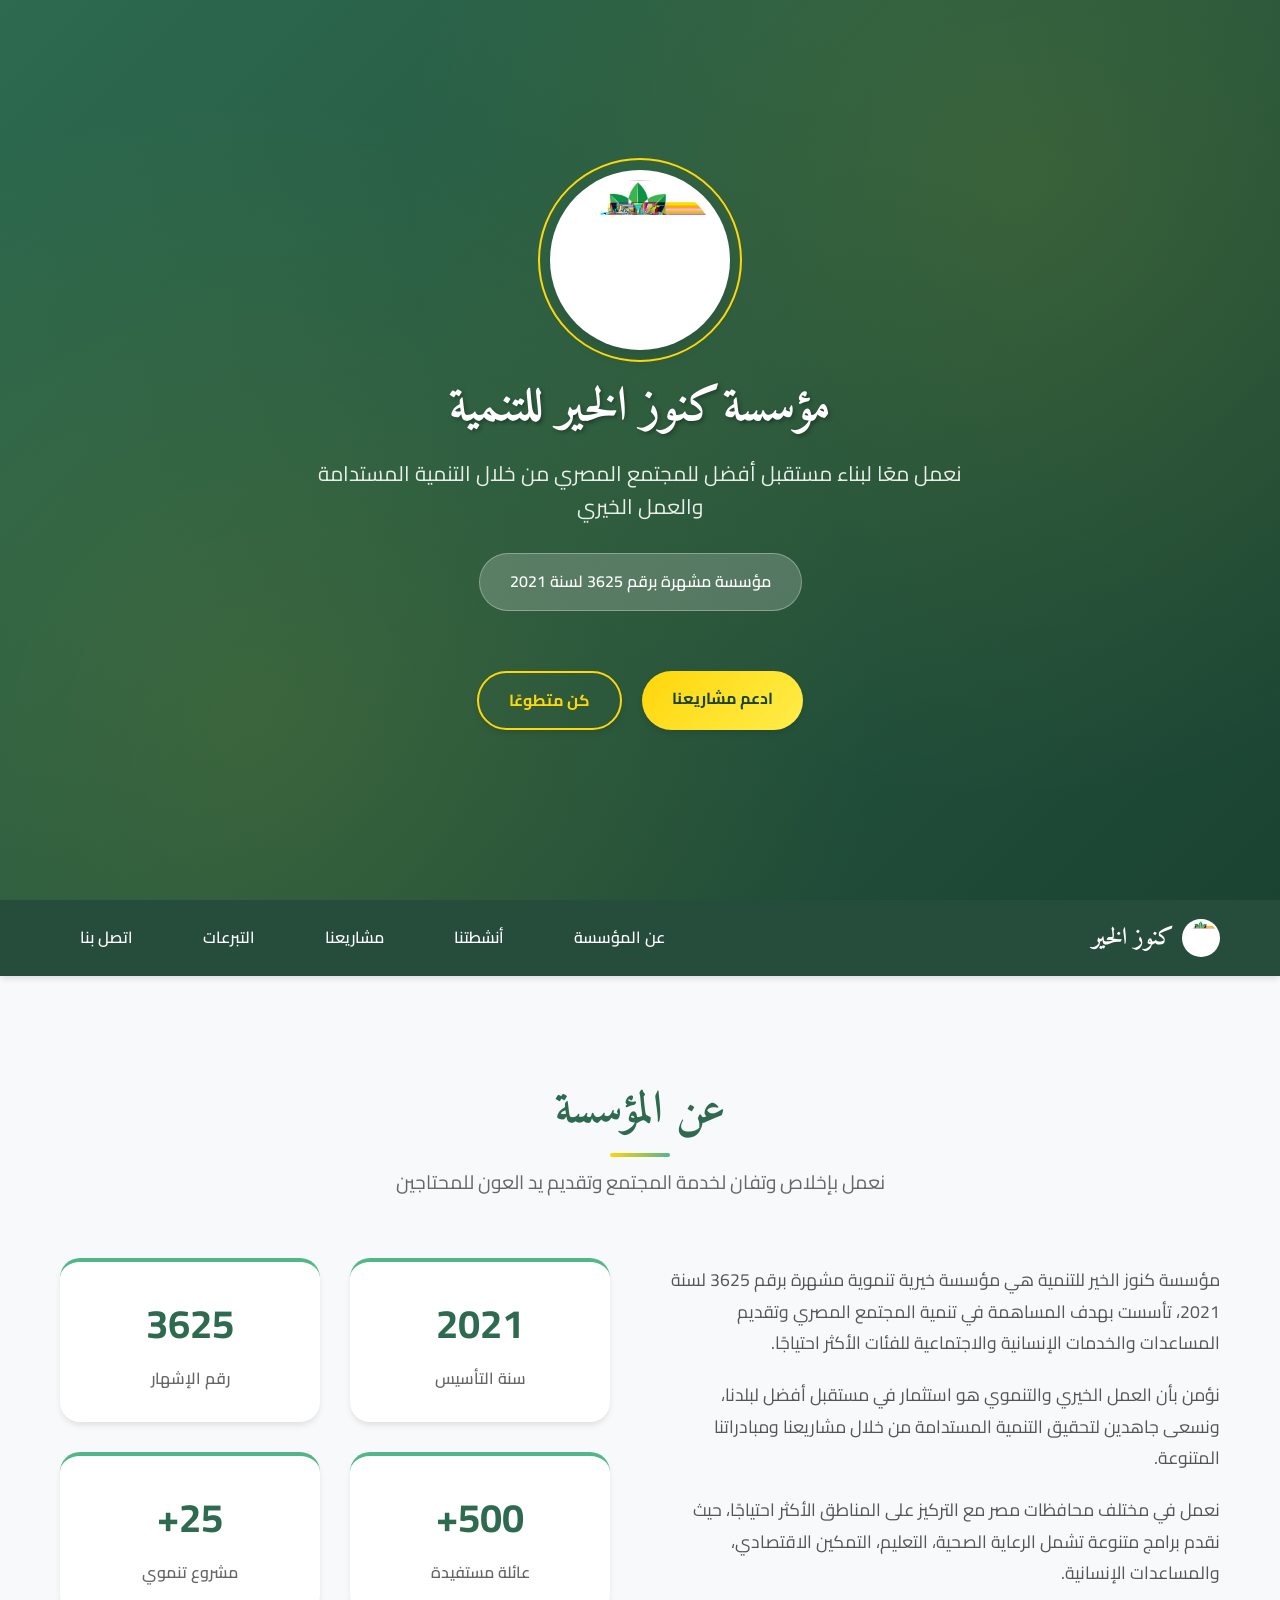
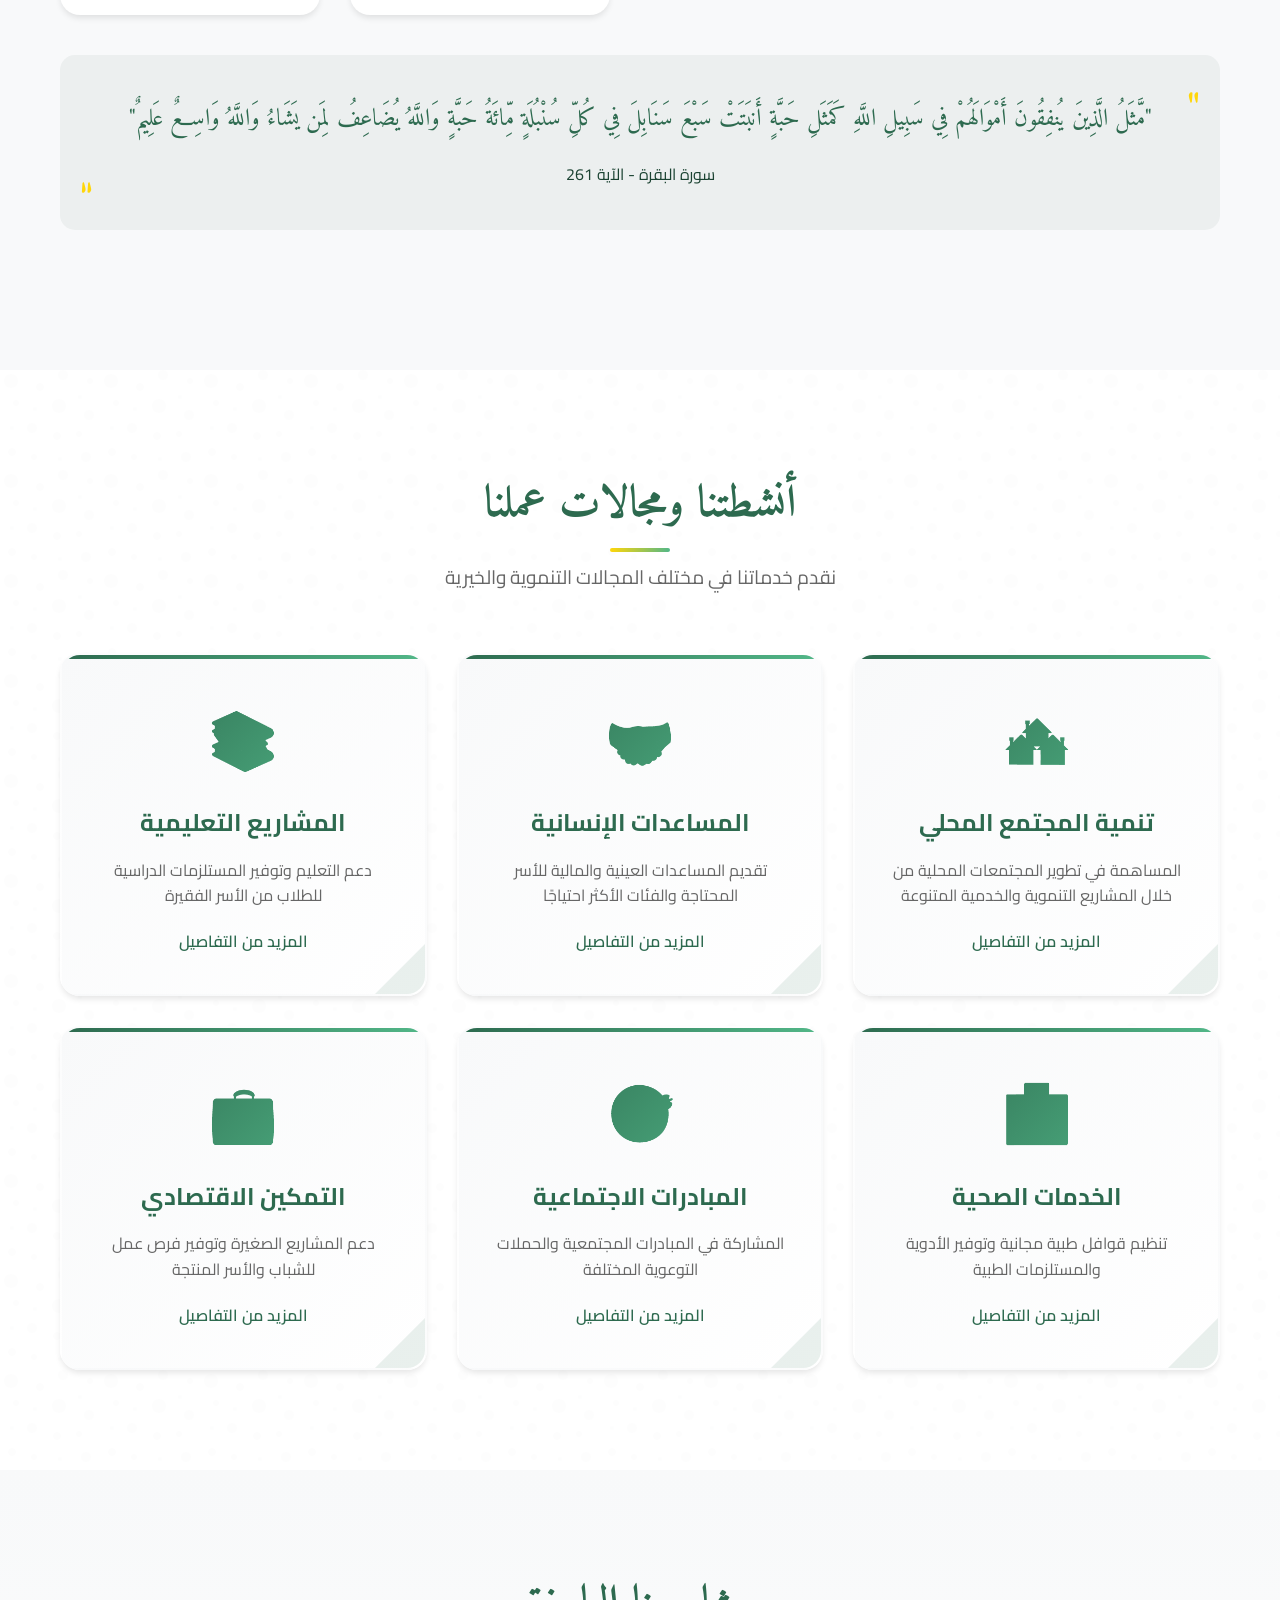
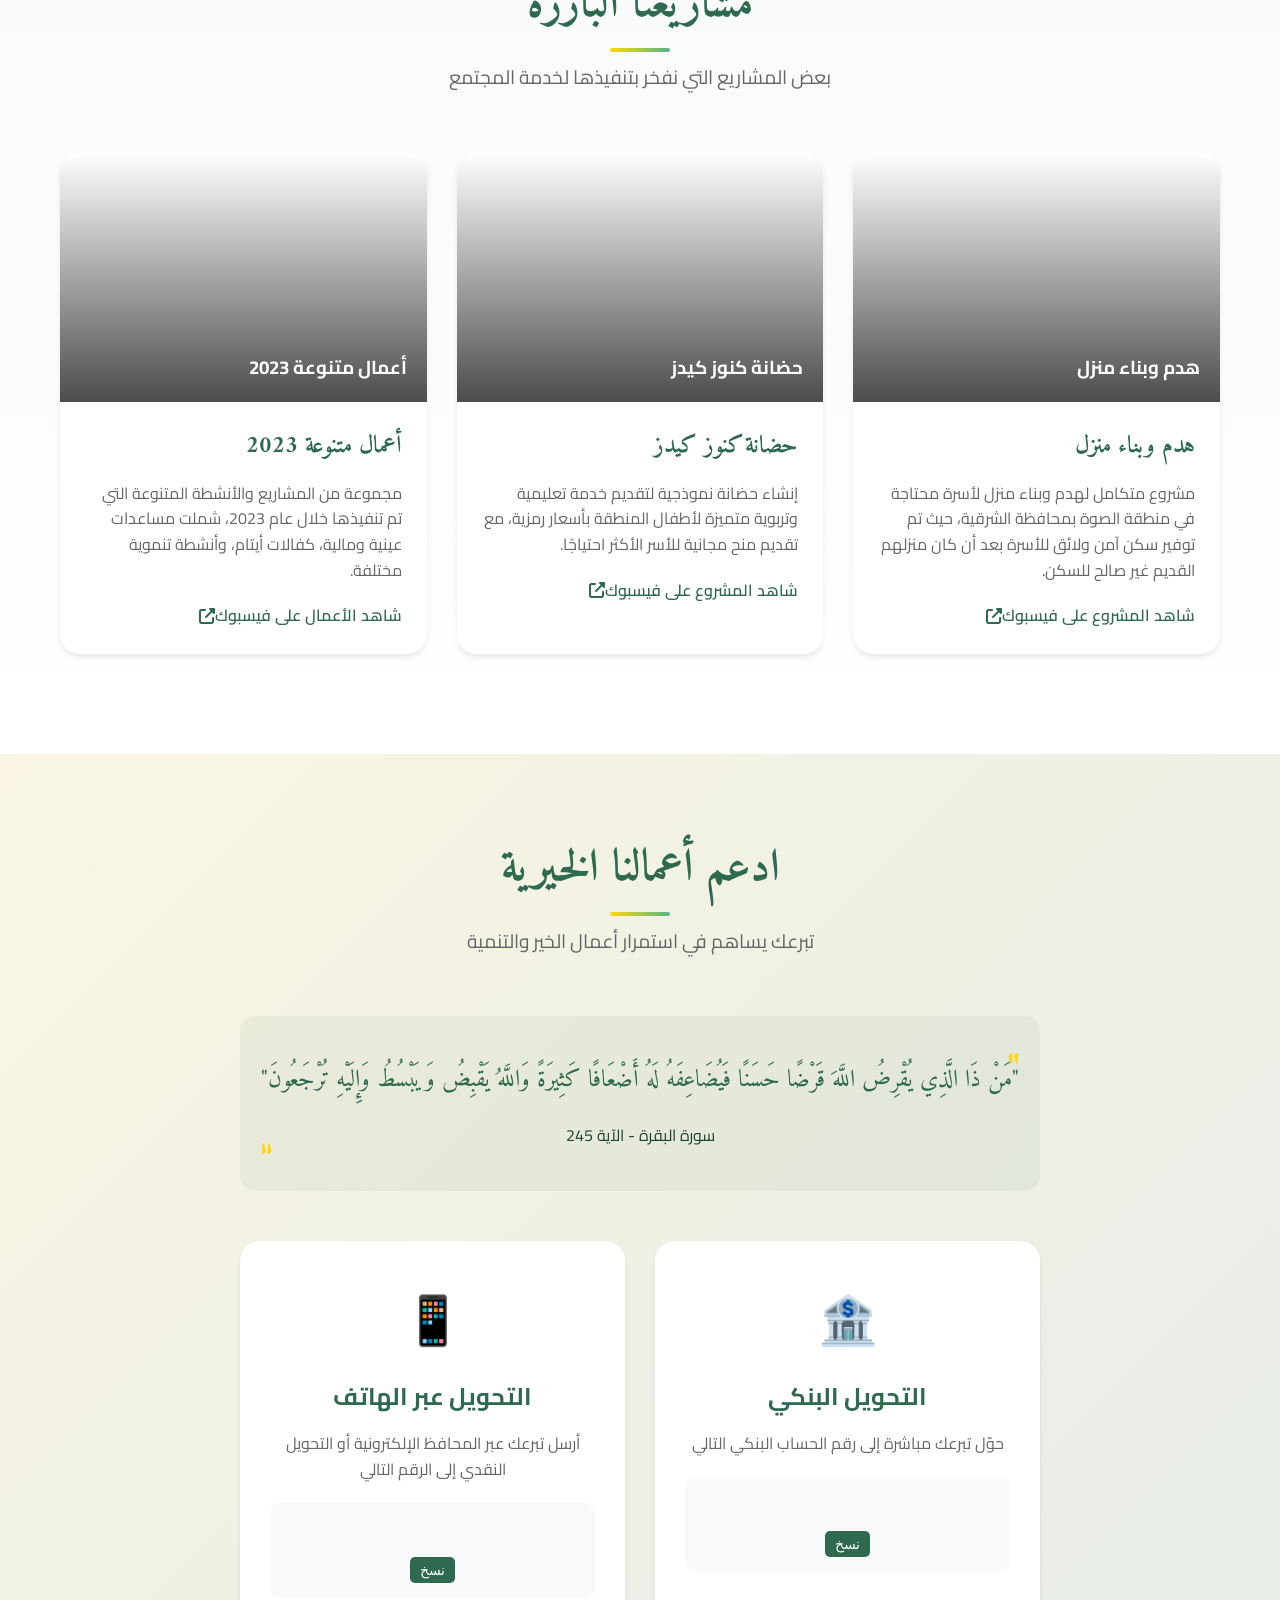
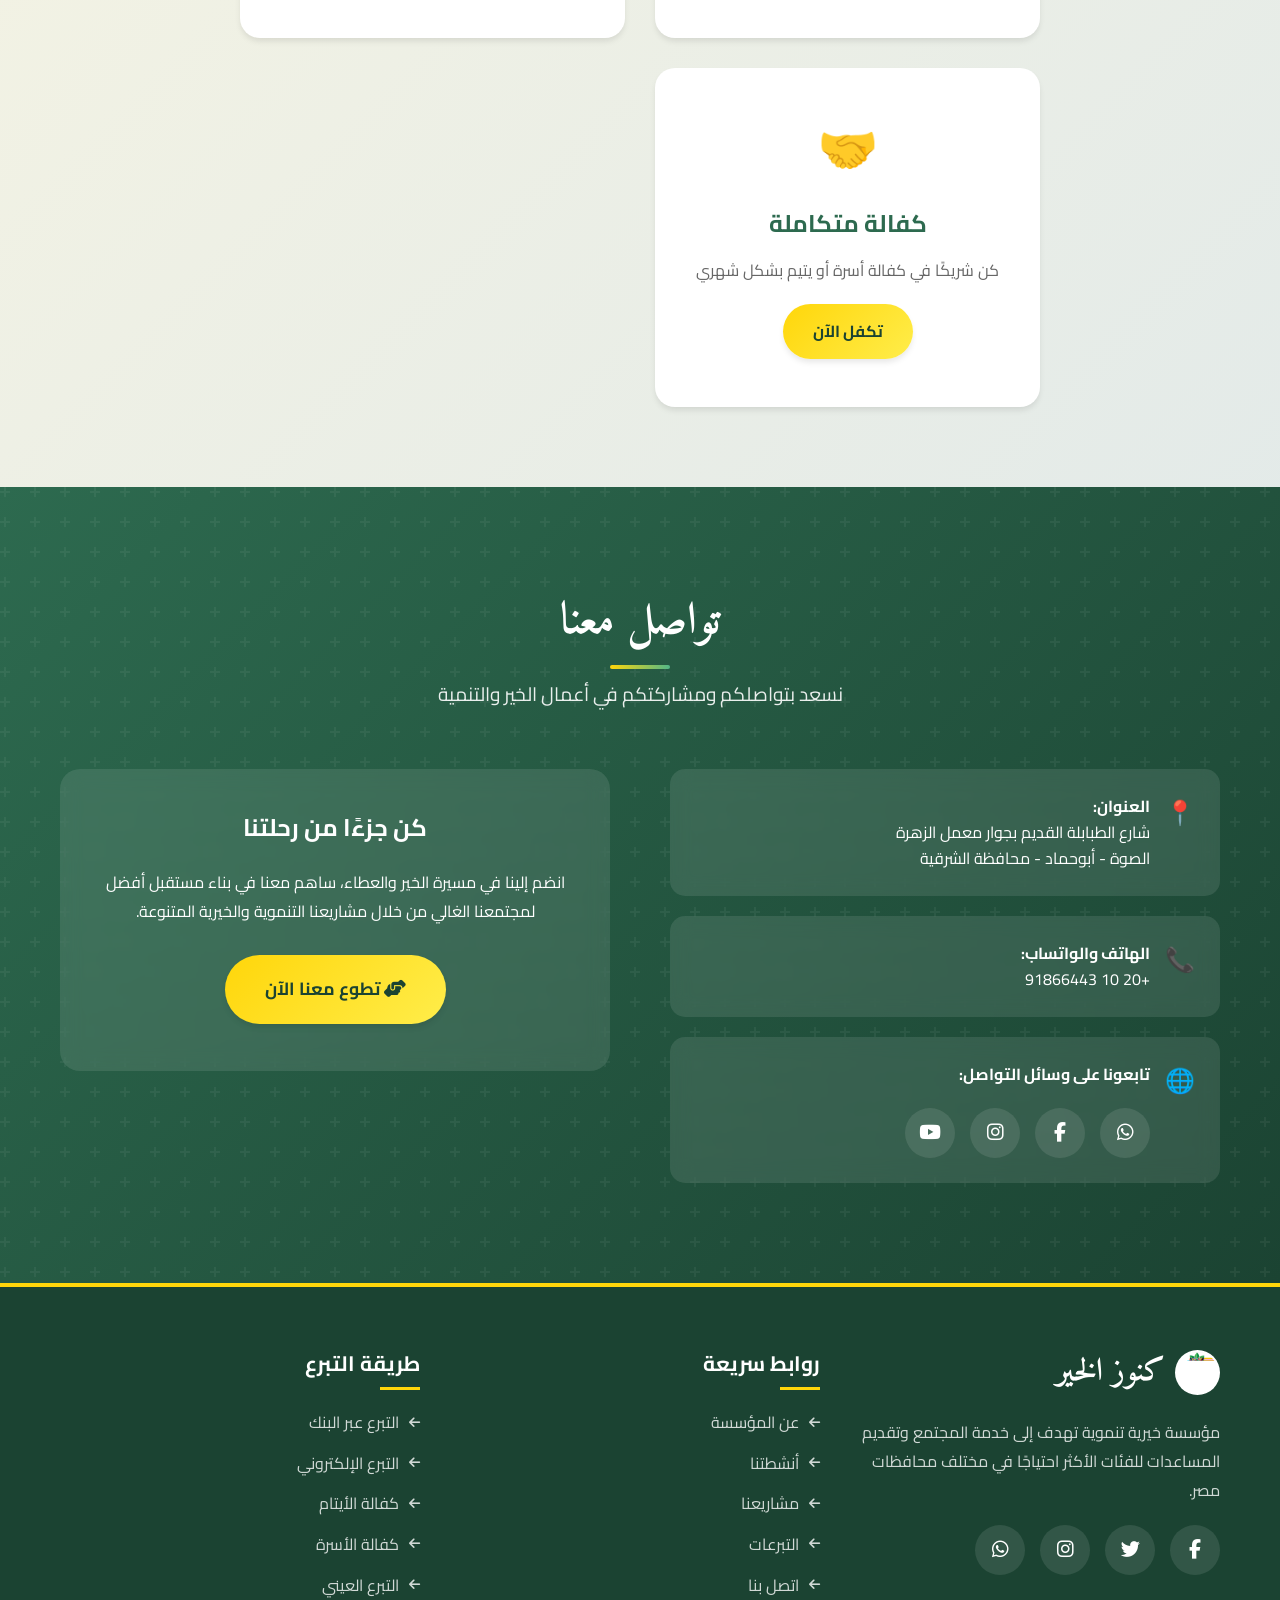
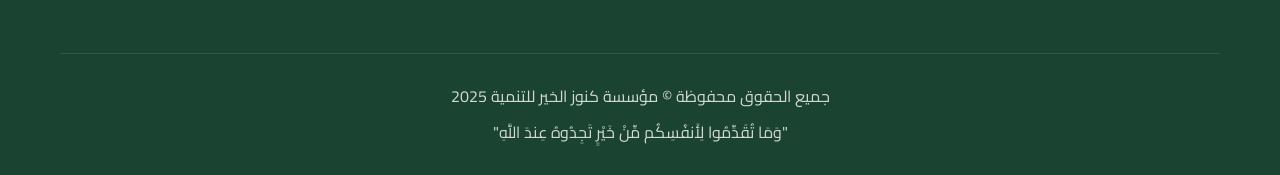
==== commit 96a0d4a3: "Update print statement from 'Hello' to 'Goodbye'" ====
--- a/index.html
+++ b/index.html
@@ -9,7 +9,7 @@
     <!-- Meta Tags for Social Media Sharing -->
 <meta property="og:title" content="مؤسسة كنوز الخير للتنمية-خيرك لكل الناس">
 <meta property="og:description" content="نعمل بإخلاص وتفان لخدمة المجتمع وتقديم يد العون للمحتاجين.">
-<meta property="og:image" content="https://rawad-store.github.io/konozalkhair/preview.jpg">
+<meta property="og:image" content="https://rawad-store.github.io/konozalkhair/preview.png">
 <meta property="og:url" content="https://rawad-store.github.io/konozalkhair/">
 <meta property="og:type" content="website">
 <meta property="og:locale" content="ar_AR">
@@ -18,7 +18,7 @@
 <meta name="twitter:card" content="summary_large_image">
 <meta name="twitter:title" content="مؤسسة كنوز الخير للتنمية-خيرك لكل الناس">
 <meta name="twitter:description" content="نعمل بإخلاص وتفان لخدمة المجتمع وتقديم يد العون للمحتاجين.">
-<meta name="twitter:image" content="https://rawad-store.github.io/konozalkhair/preview.jpg">
+<meta name="twitter:image" content="https://rawad-store.github.io/konozalkhair/preview.png">
     <link rel="preconnect" href="https://fonts.googleapis.com">
     <link rel="preconnect" href="https://fonts.gstatic.com" crossorigin>
     <link href="https://fonts.googleapis.com/css2?family=Amiri:wght@400;700&family=Cairo:wght@300;400;600;700&display=swap" rel="stylesheet">
@@ -1108,7 +1108,7 @@
         <div class="container">
             <div class="header-content fade-in">
                 <div class="logo">
-                    <img src="[data-uri]" alt="شعار مؤسسة كنوز الخير للتنمية" class="logo-img">
+                    <img src="[data-uri]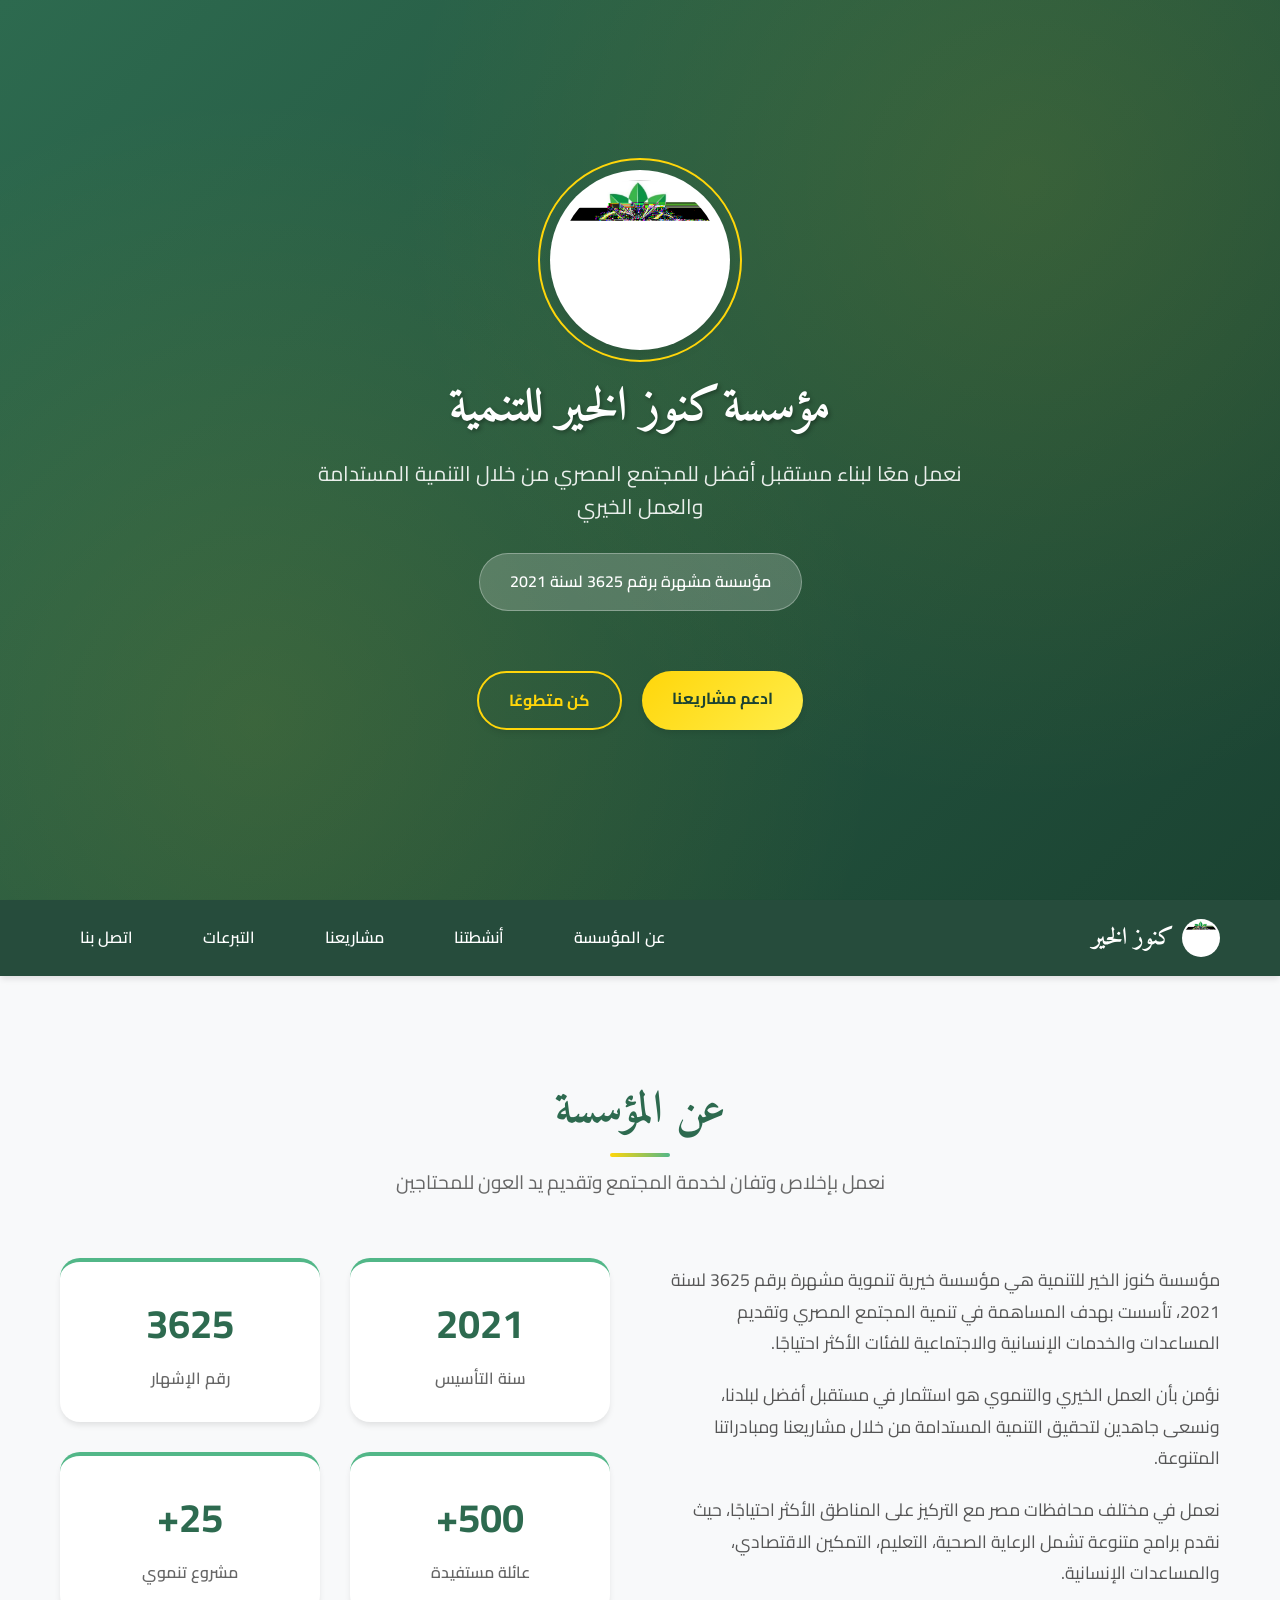
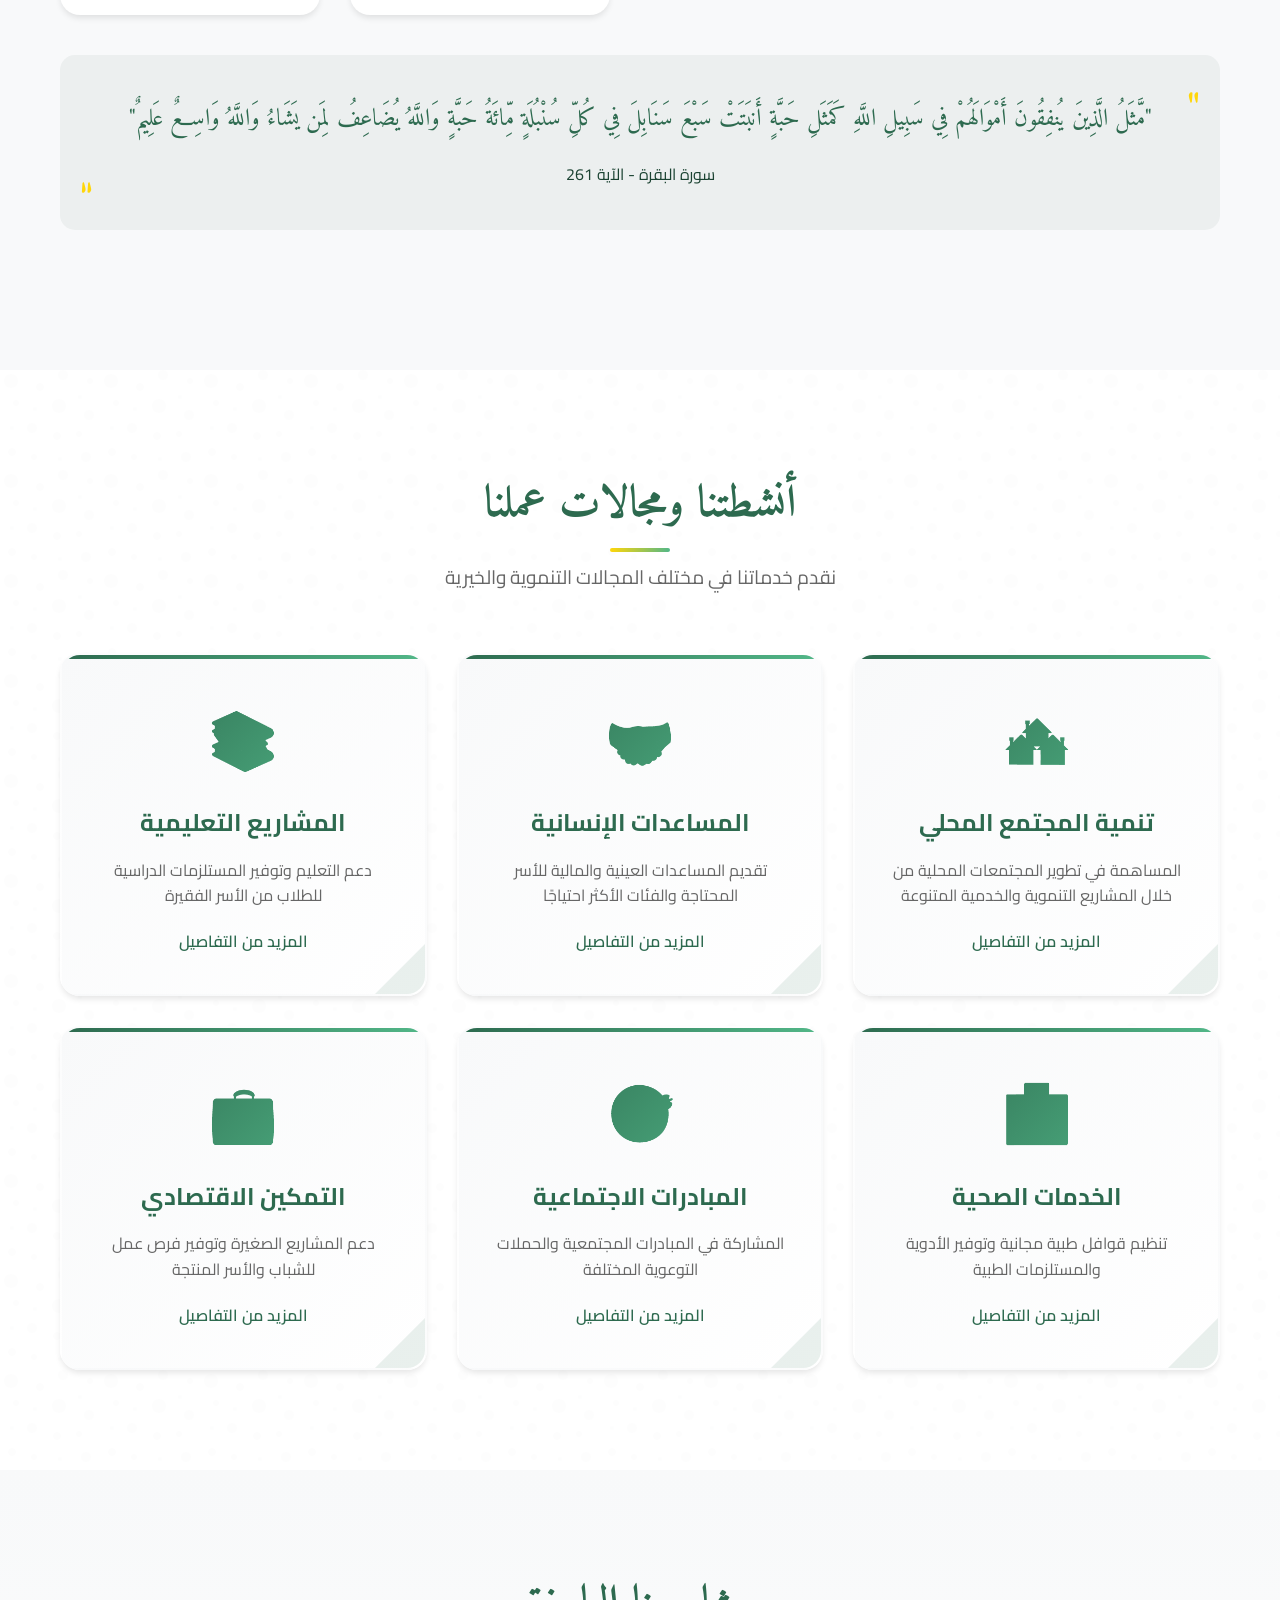
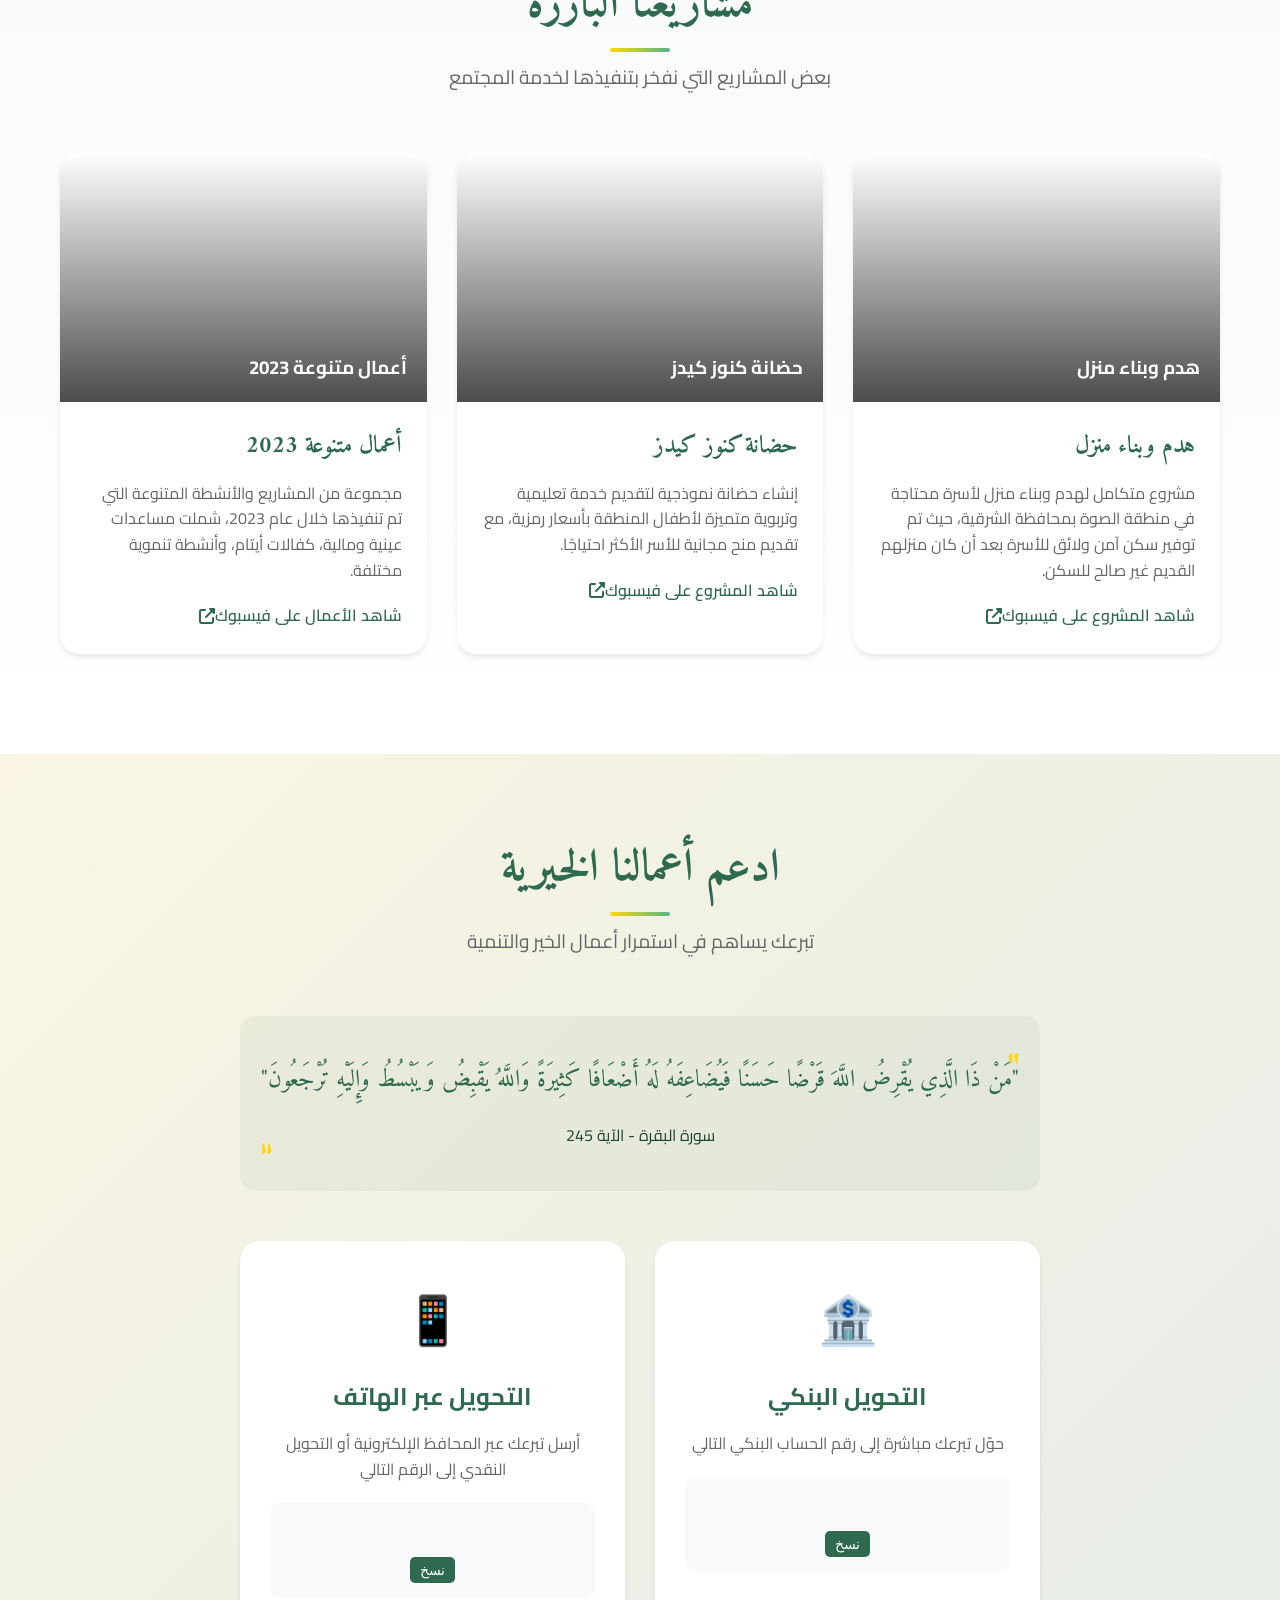
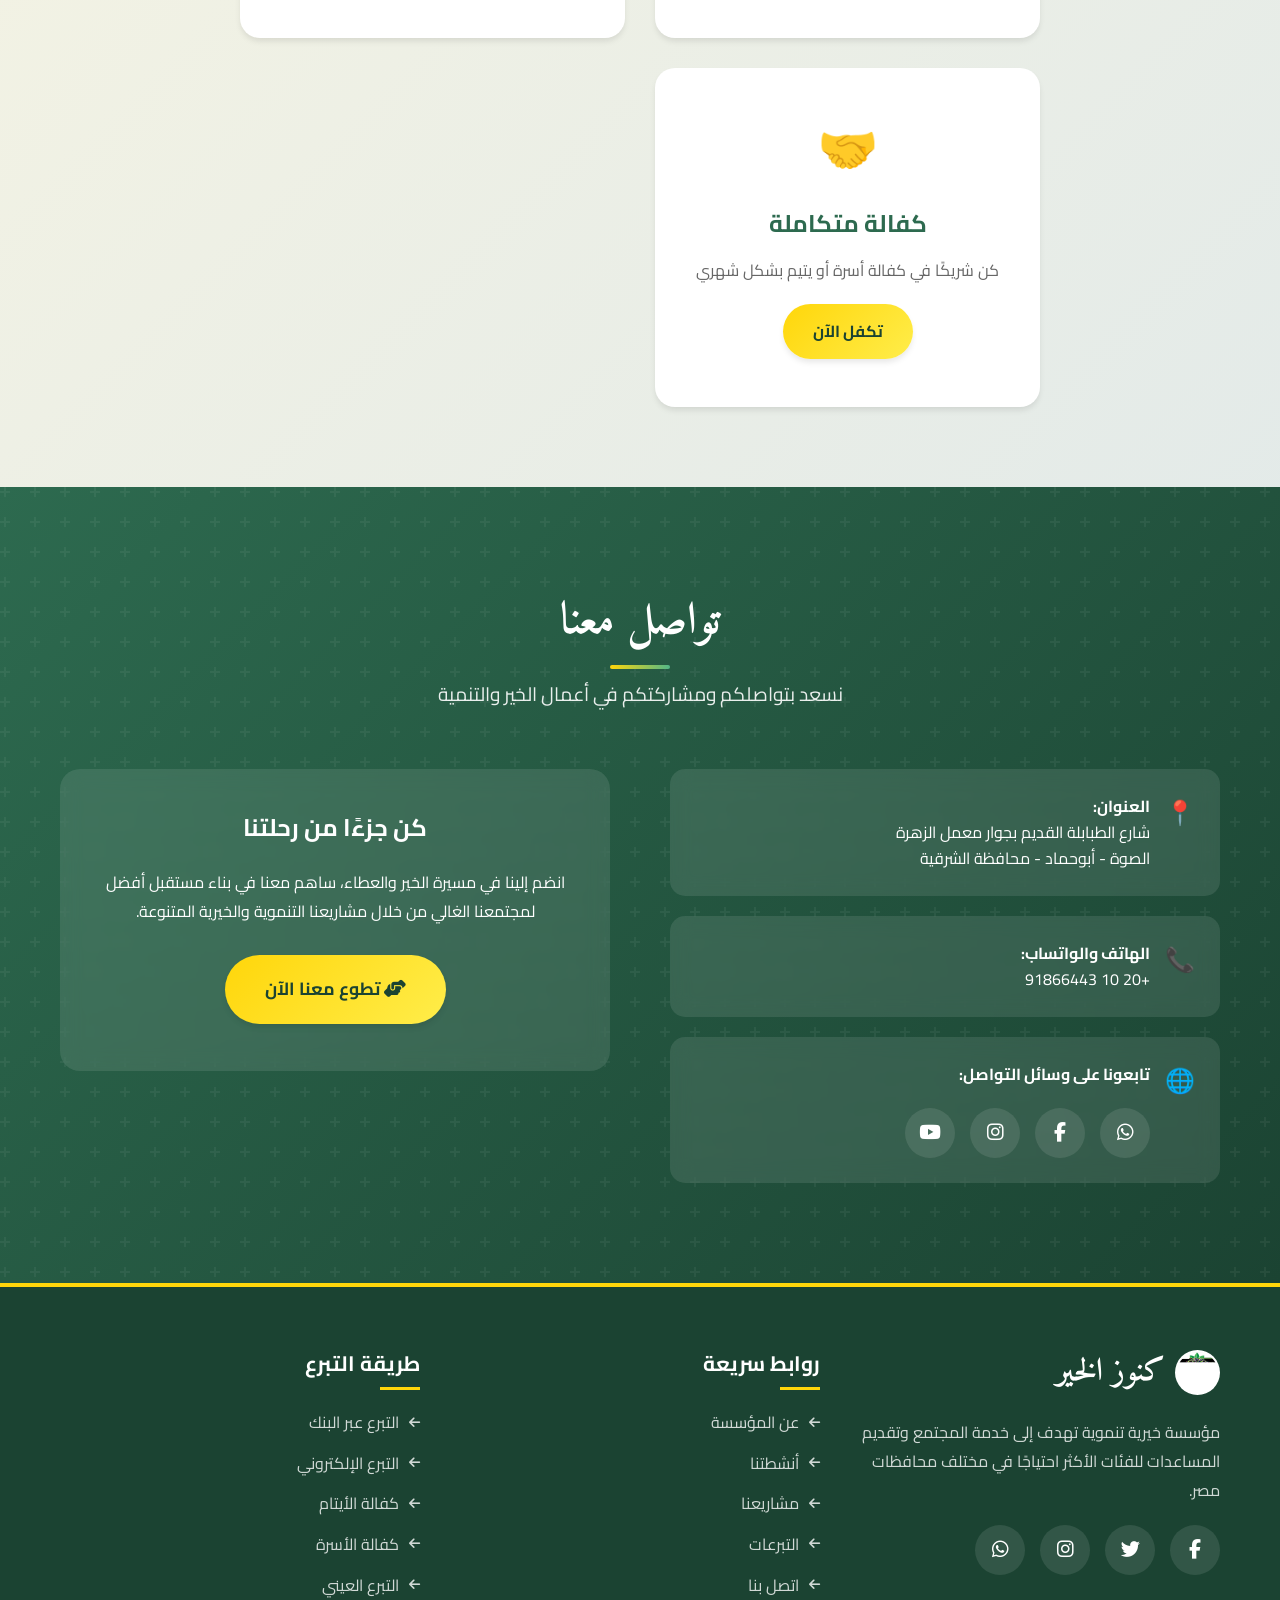
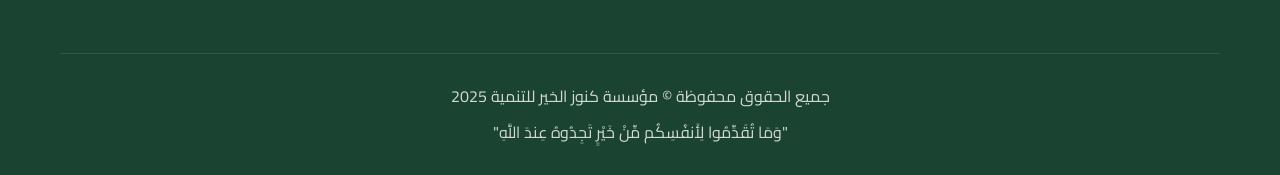
==== commit 1c2df2e9: "Update print statement from 'Hello' to 'Goodbye'" ====
--- a/index.html
+++ b/index.html
@@ -5,11 +5,11 @@
     <meta name="viewport" content="width=device-width, initial-scale=1.0">
     <title>مؤسسة كنوز الخير للتنمية - خيرك لكل الناس</title>
     <meta name="description" content="مؤسسة كنوز الخير للتنمية - مؤسسة خيرية تنموية مشهرة برقم 3625 لسنة 2021، نعمل بإخلاص وتفان لخدمة المجتمع وتقديم يد العون للمحتاجين في مختلف محافظات مصر.">
-    <link rel="icon" type="image/png" href="[data-uri]">
+    <link rel="icon" type="image/jpg" href="[data-uri]">
     <!-- Meta Tags for Social Media Sharing -->
 <meta property="og:title" content="مؤسسة كنوز الخير للتنمية-خيرك لكل الناس">
 <meta property="og:description" content="نعمل بإخلاص وتفان لخدمة المجتمع وتقديم يد العون للمحتاجين.">
-<meta property="og:image" content="https://rawad-store.github.io/konozalkhair/preview.png">
+<meta property="og:image" content="https://rawad-store.github.io/konozalkhair/preview.jpg">
 <meta property="og:url" content="https://rawad-store.github.io/konozalkhair/">
 <meta property="og:type" content="website">
 <meta property="og:locale" content="ar_AR">
@@ -18,7 +18,7 @@
 <meta name="twitter:card" content="summary_large_image">
 <meta name="twitter:title" content="مؤسسة كنوز الخير للتنمية-خيرك لكل الناس">
 <meta name="twitter:description" content="نعمل بإخلاص وتفان لخدمة المجتمع وتقديم يد العون للمحتاجين.">
-<meta name="twitter:image" content="https://rawad-store.github.io/konozalkhair/preview.png">
+<meta name="twitter:image" content="https://rawad-store.github.io/konozalkhair/preview.jpg">
     <link rel="preconnect" href="https://fonts.googleapis.com">
     <link rel="preconnect" href="https://fonts.gstatic.com" crossorigin>
     <link href="https://fonts.googleapis.com/css2?family=Amiri:wght@400;700&family=Cairo:wght@300;400;600;700&display=swap" rel="stylesheet">
@@ -1108,7 +1108,7 @@
         <div class="container">
             <div class="header-content fade-in">
                 <div class="logo">
-                    <img src="[data-uri]" alt="شعار مؤسسة كنوز الخير للتنمية" class="logo-img">
+                    <img src="[data-uri]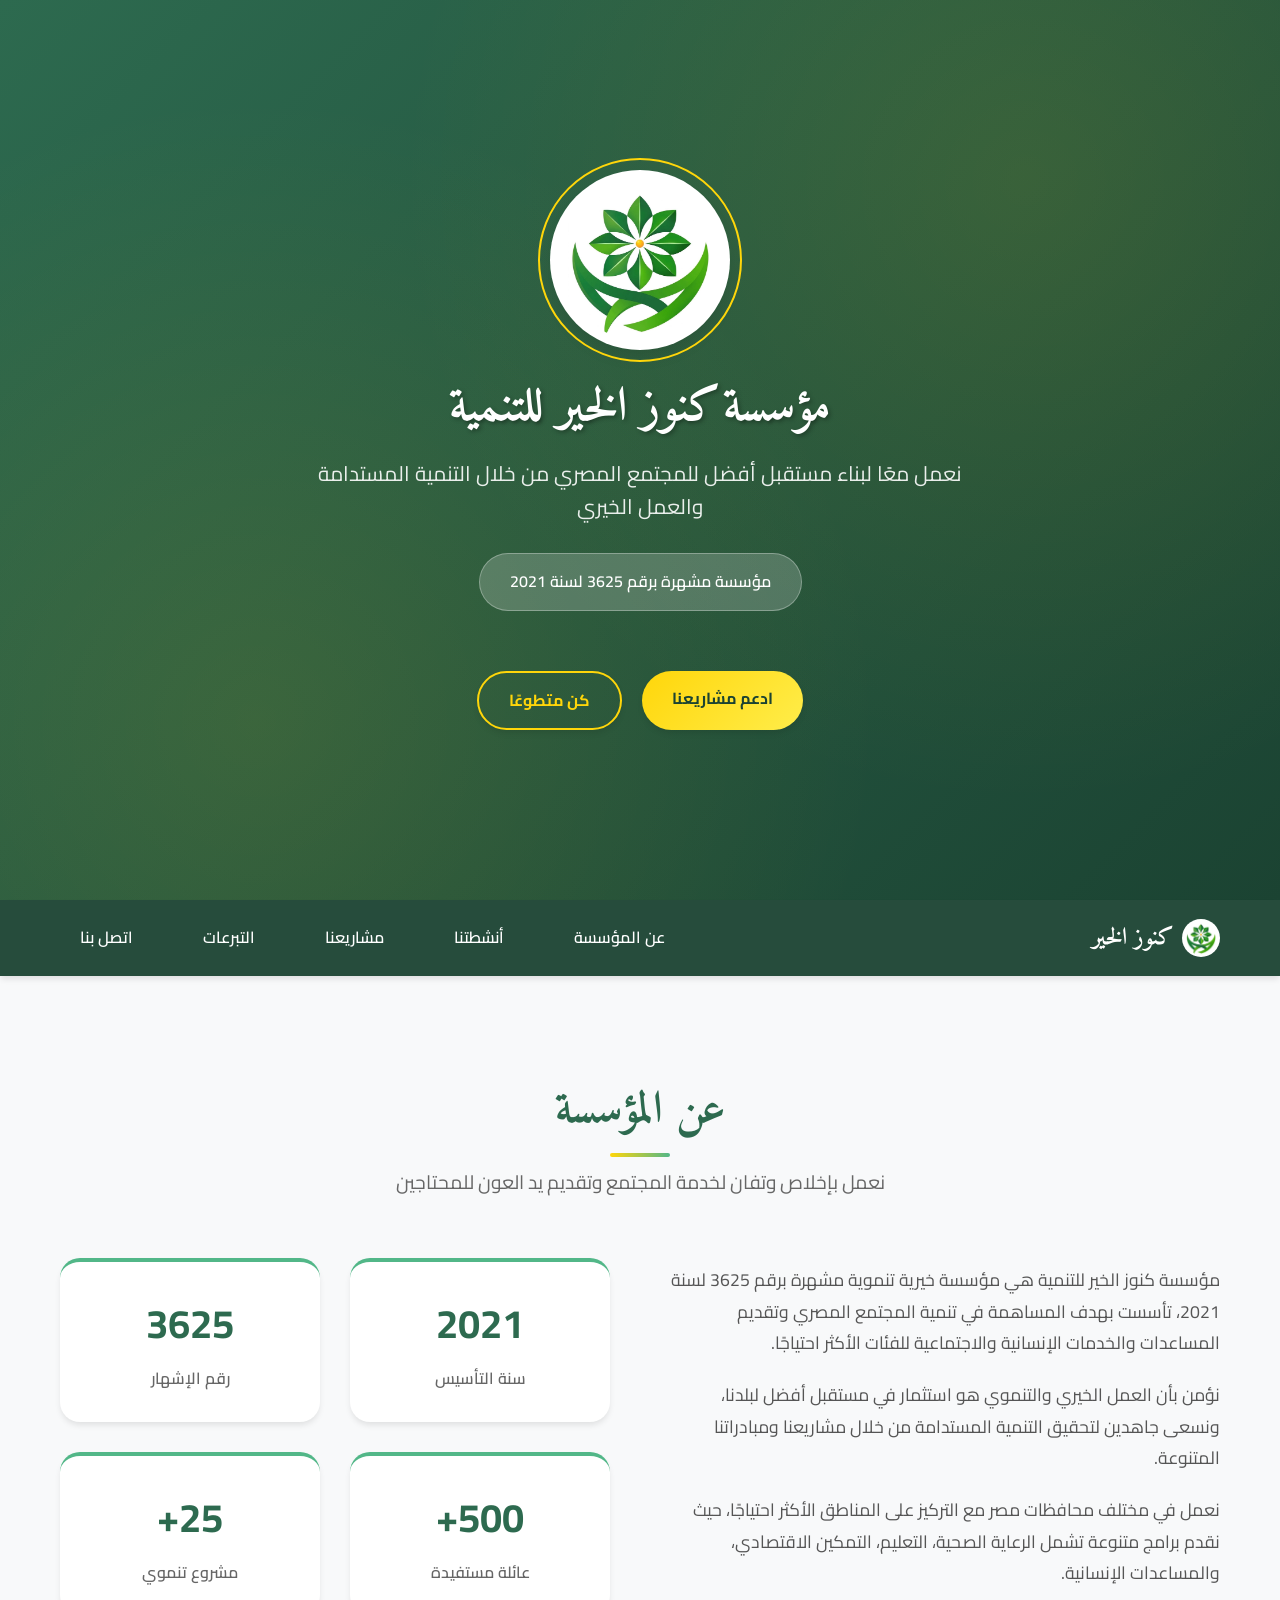
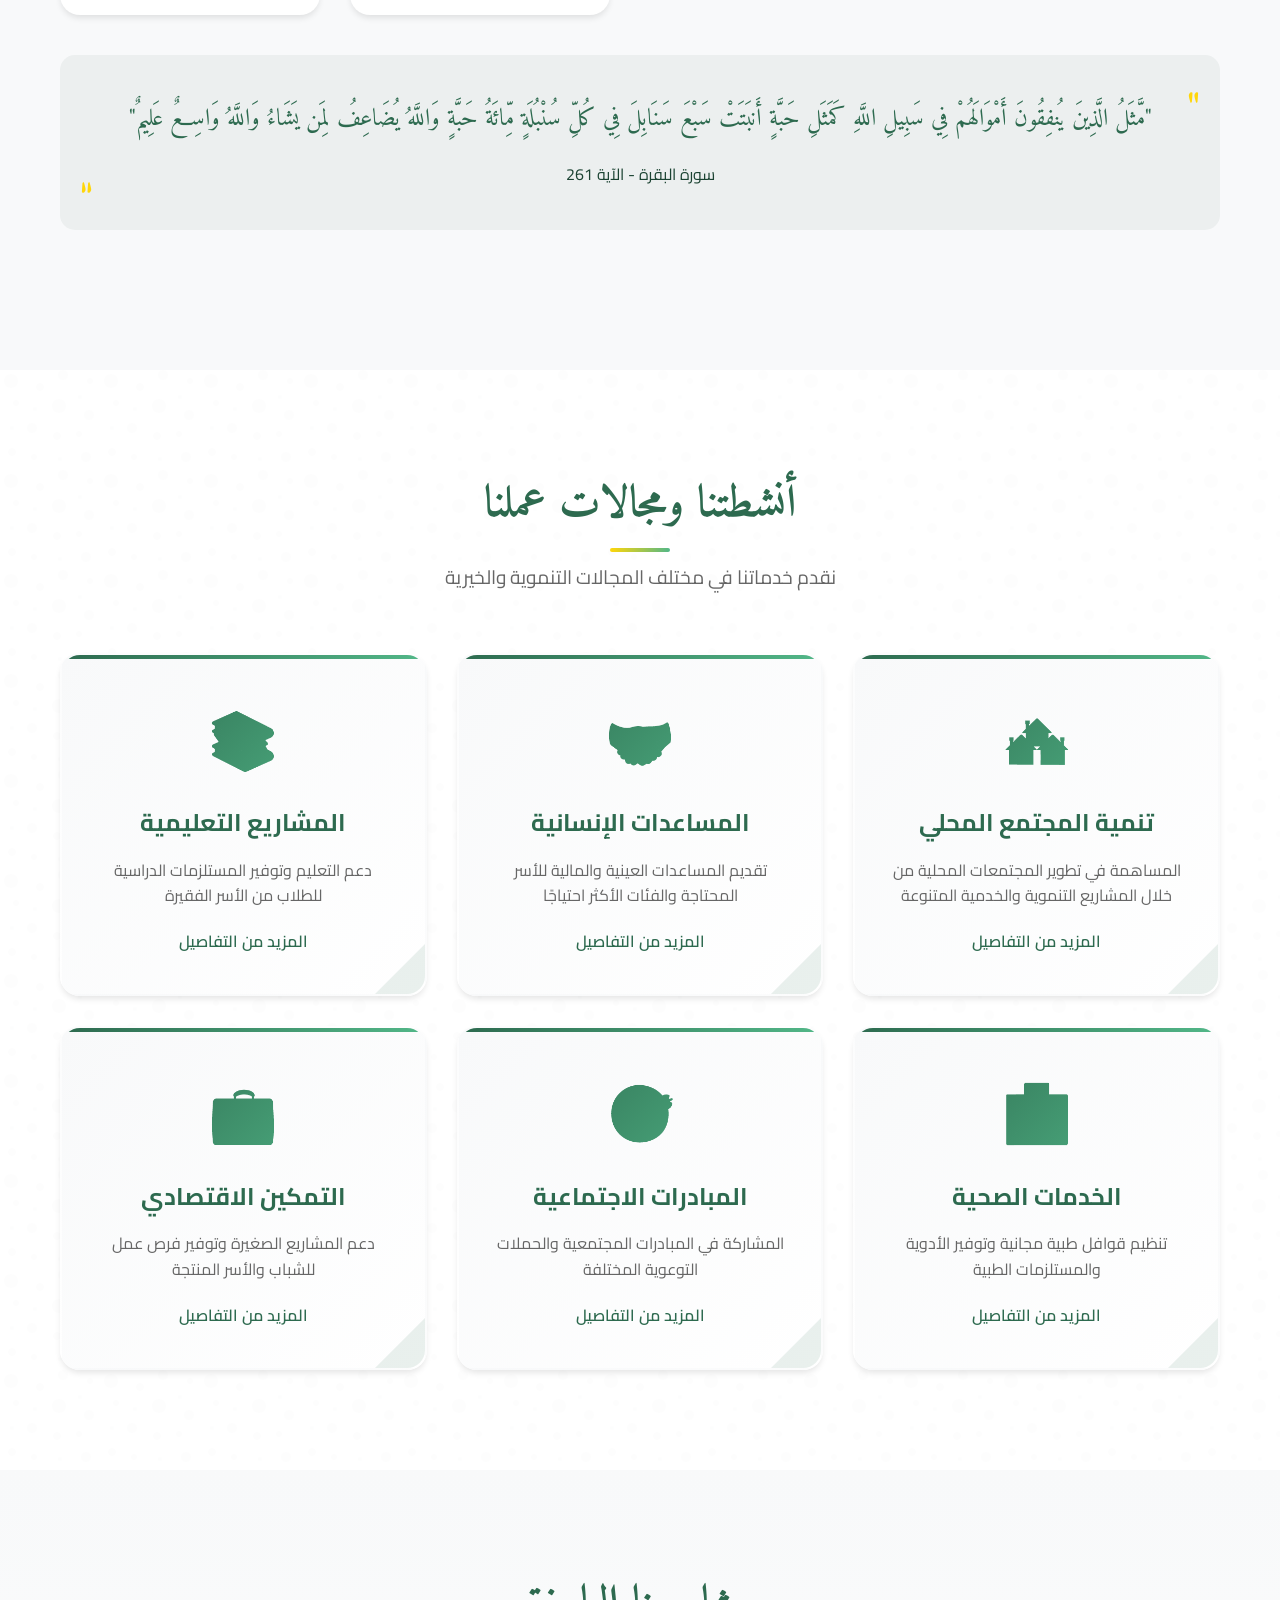
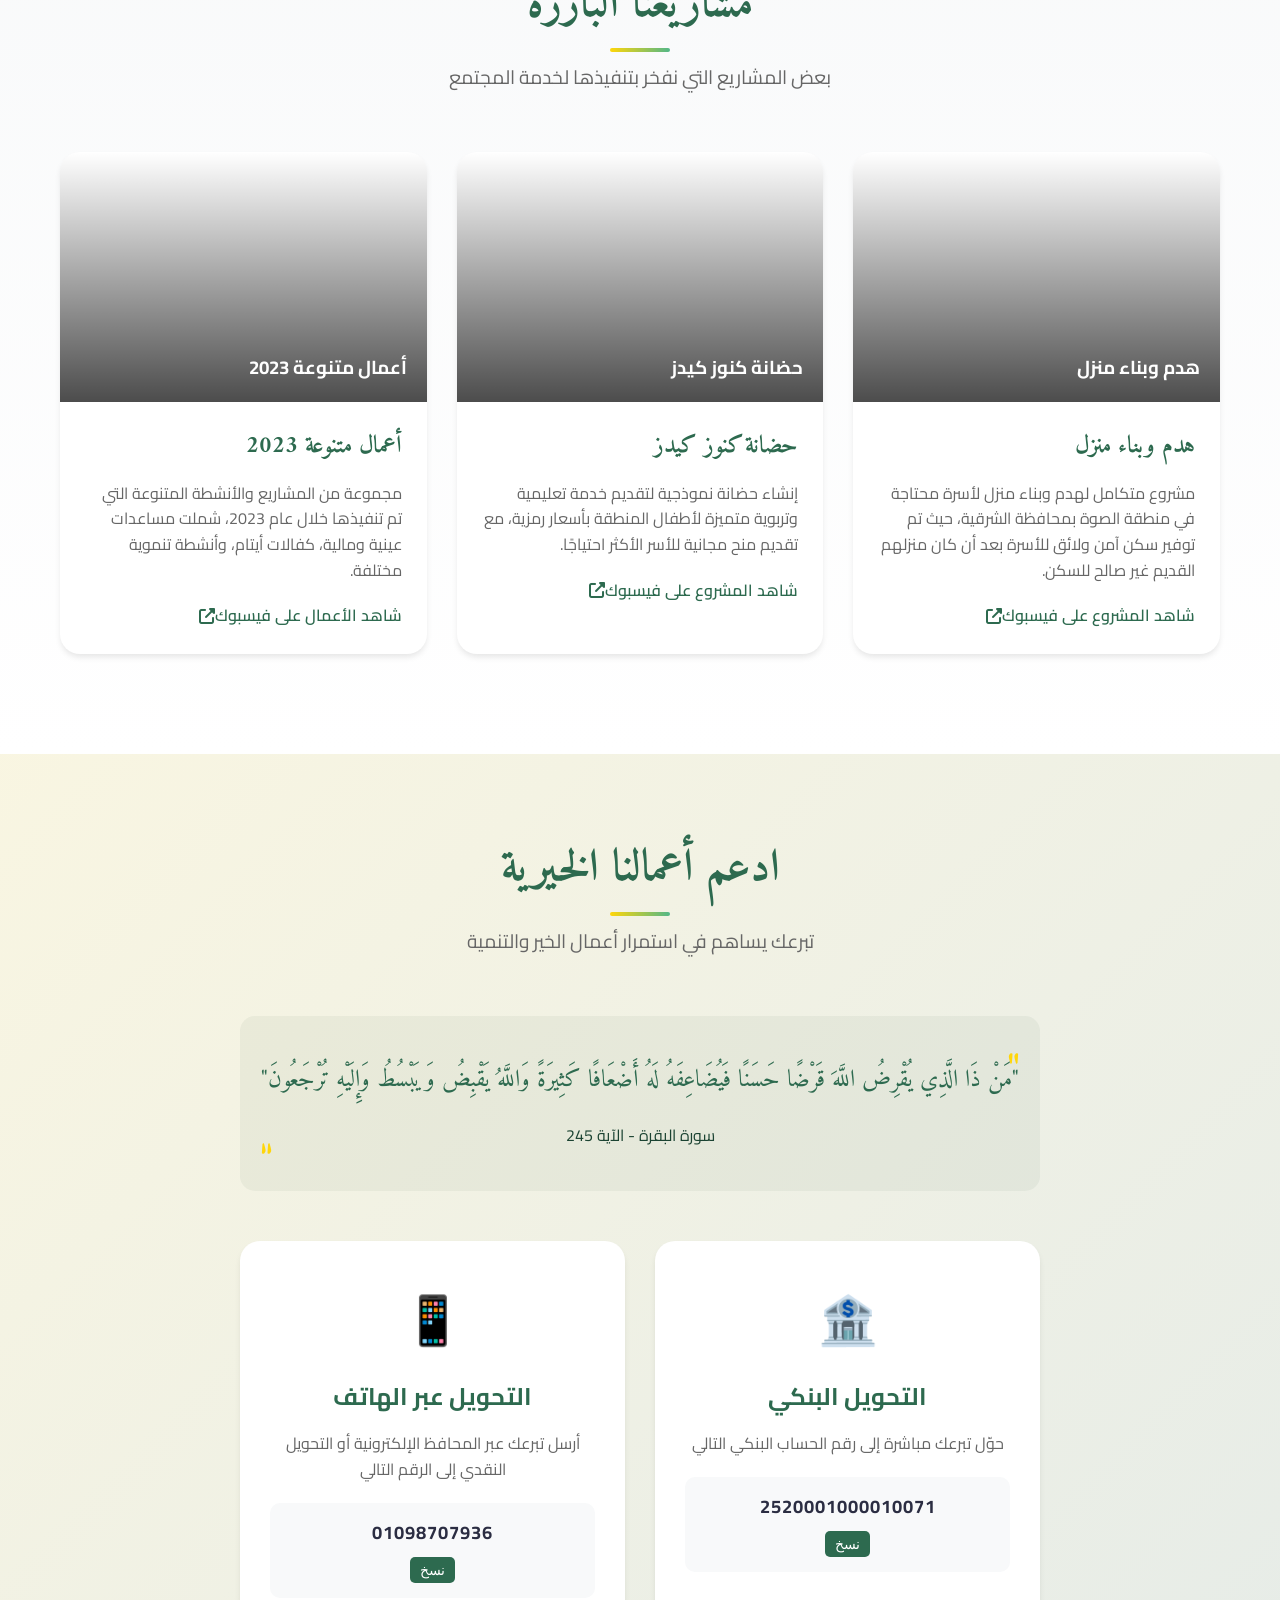
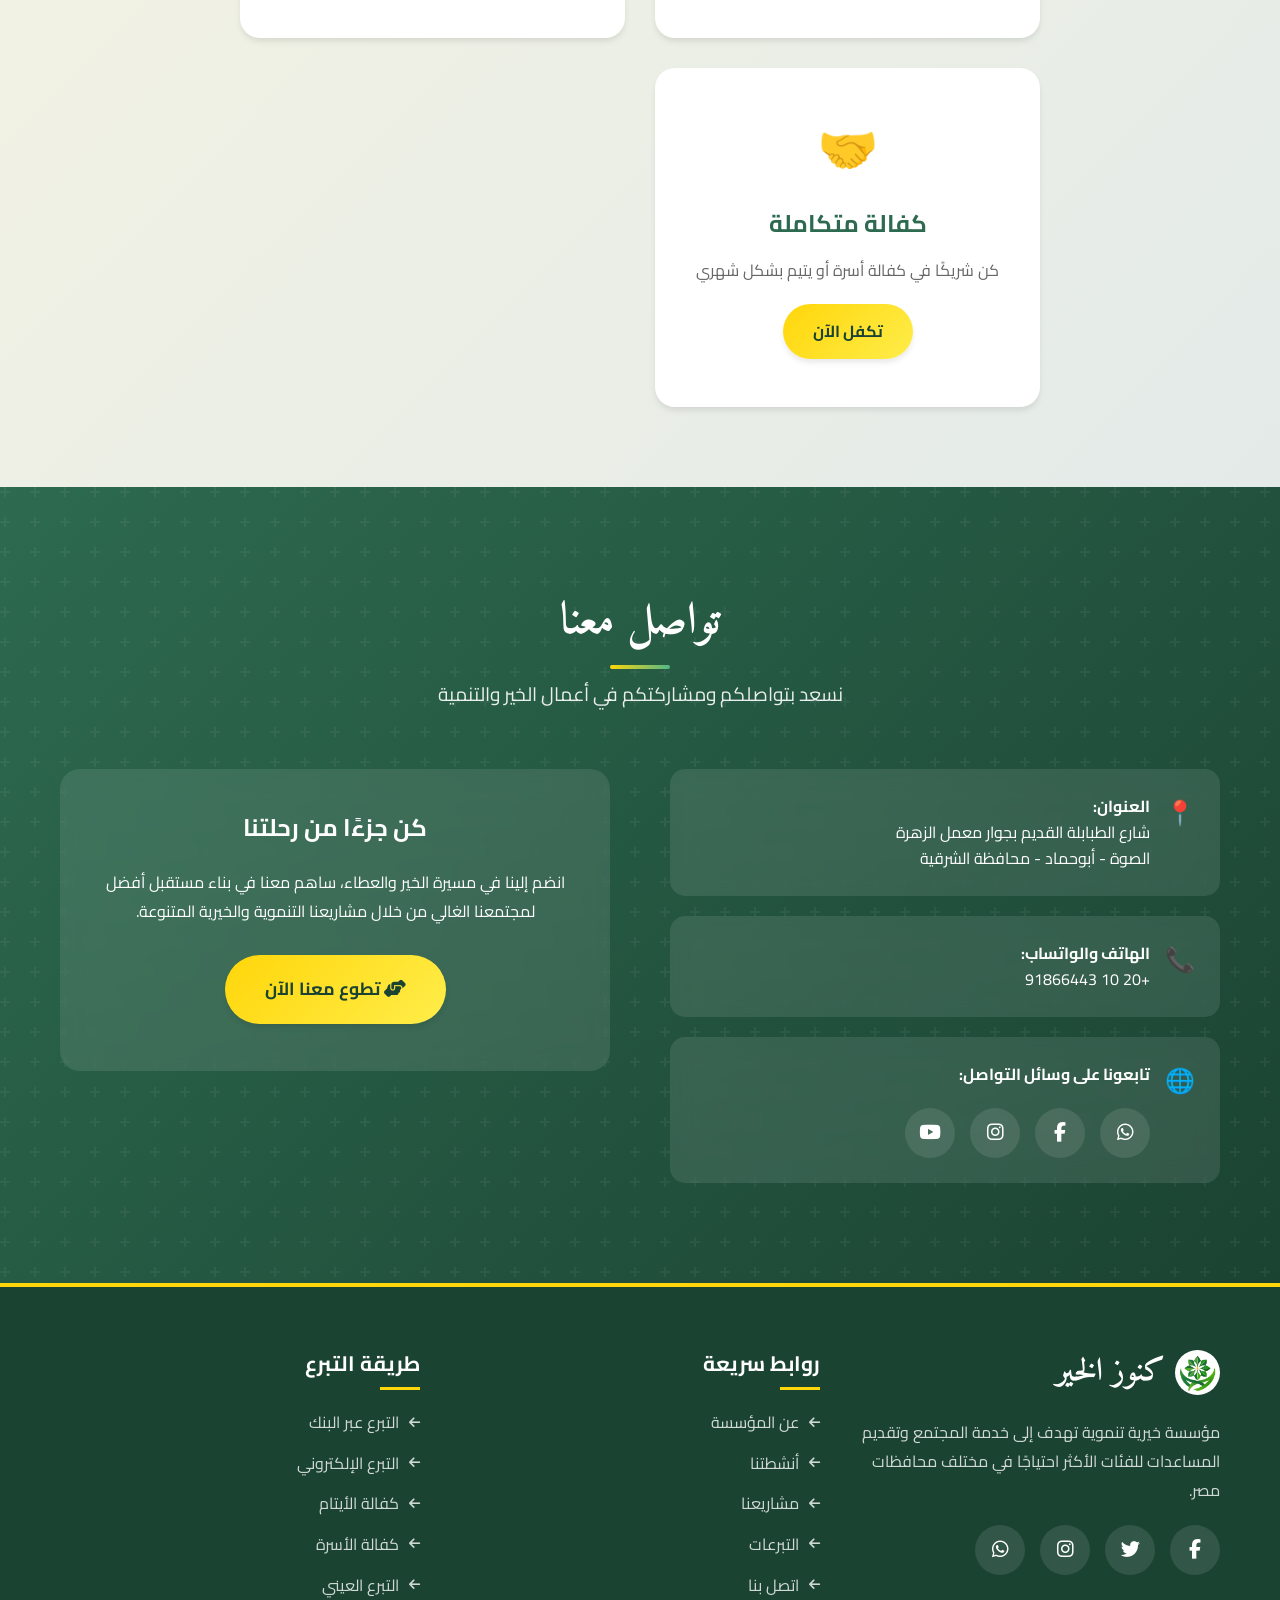
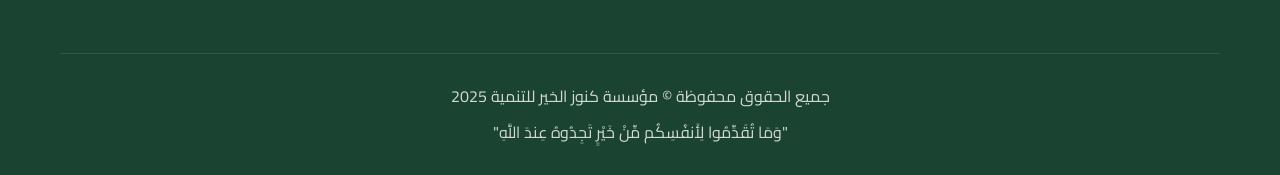
==== commit 1bb2e7d6: "Update print statement from 'Hello' to 'Goodbye'" ====
--- a/index.html
+++ b/index.html
@@ -5,7 +5,7 @@
     <meta name="viewport" content="width=device-width, initial-scale=1.0">
     <title>مؤسسة كنوز الخير للتنمية - خيرك لكل الناس</title>
     <meta name="description" content="مؤسسة كنوز الخير للتنمية - مؤسسة خيرية تنموية مشهرة برقم 3625 لسنة 2021، نعمل بإخلاص وتفان لخدمة المجتمع وتقديم يد العون للمحتاجين في مختلف محافظات مصر.">
-    <link rel="icon" type="image/jpg" href="[data-uri]">
+    <link rel="icon" type="image/jpeg" href="preview.jpg">
     <!-- Meta Tags for Social Media Sharing -->
 <meta property="og:title" content="مؤسسة كنوز الخير للتنمية-خيرك لكل الناس">
 <meta property="og:description" content="نعمل بإخلاص وتفان لخدمة المجتمع وتقديم يد العون للمحتاجين.">
@@ -1108,7 +1108,7 @@
         <div class="container">
             <div class="header-content fade-in">
                 <div class="logo">
-                    <img src="[data-uri]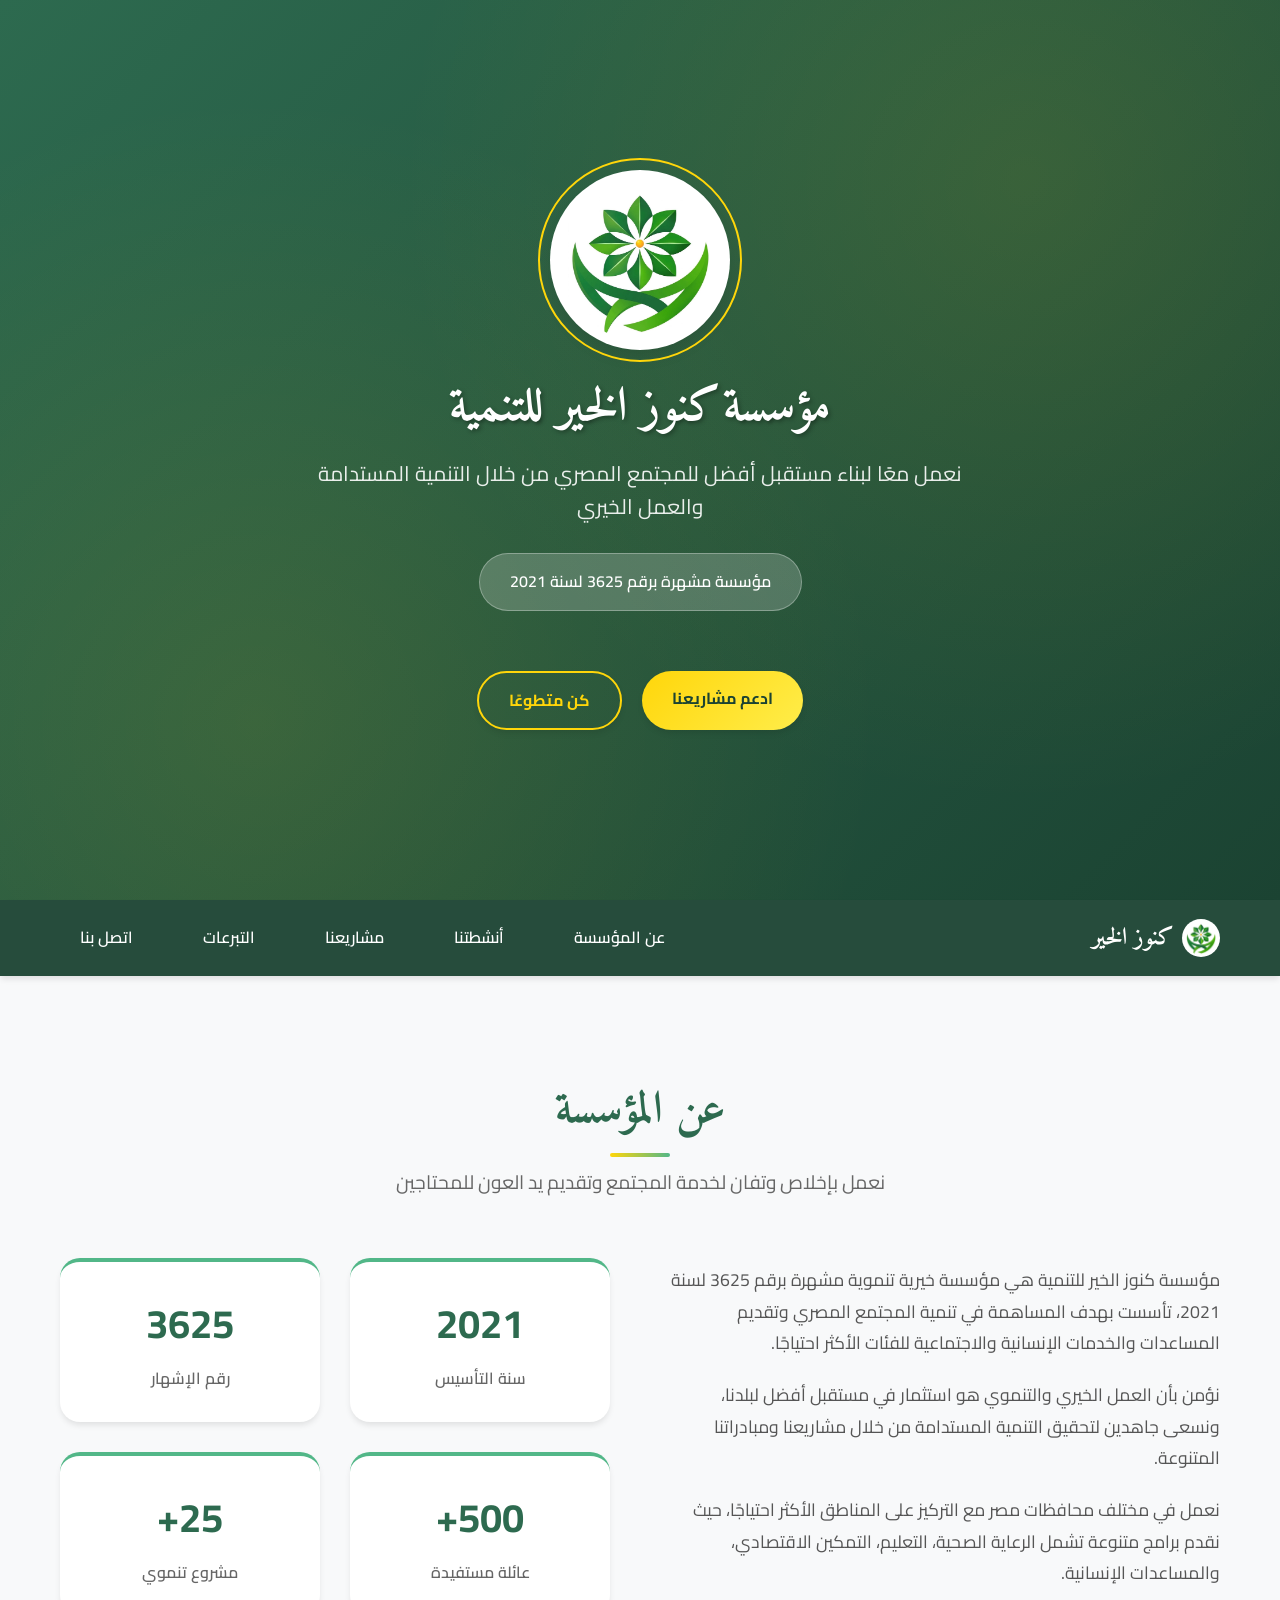
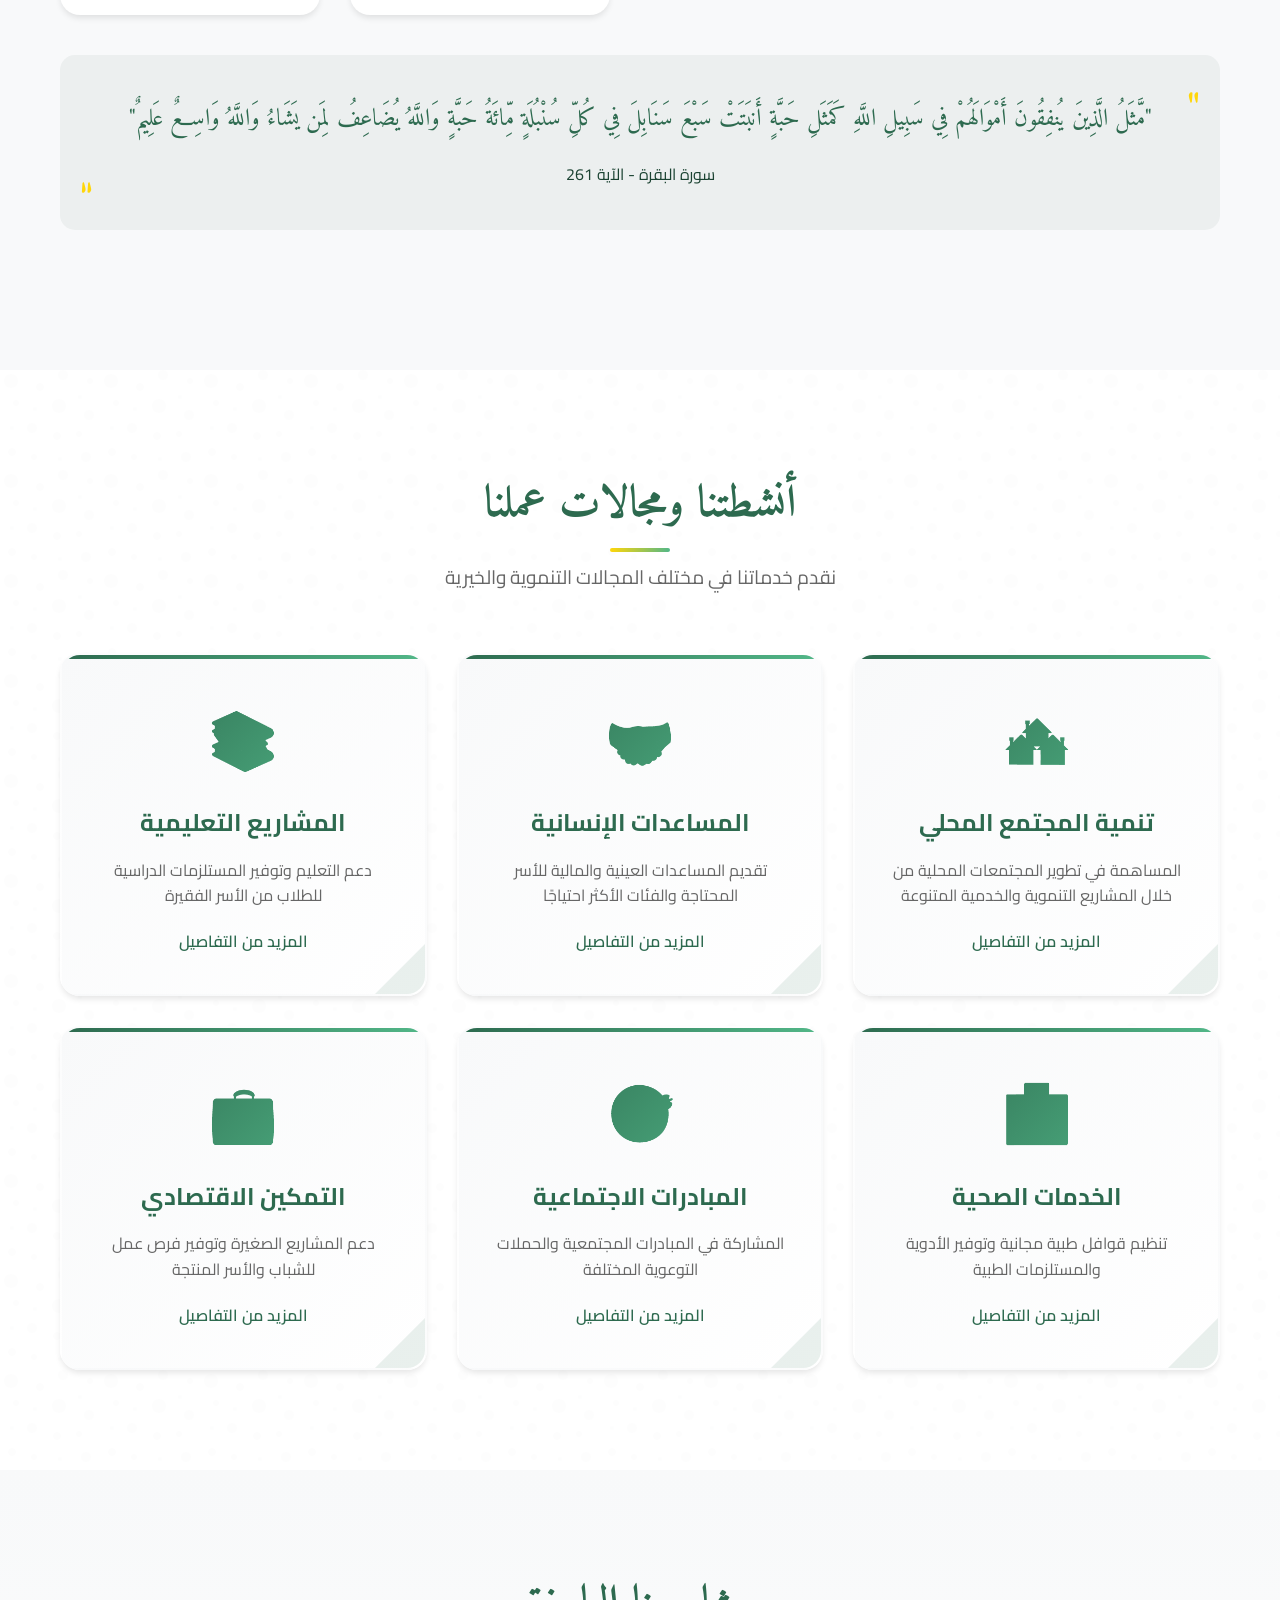
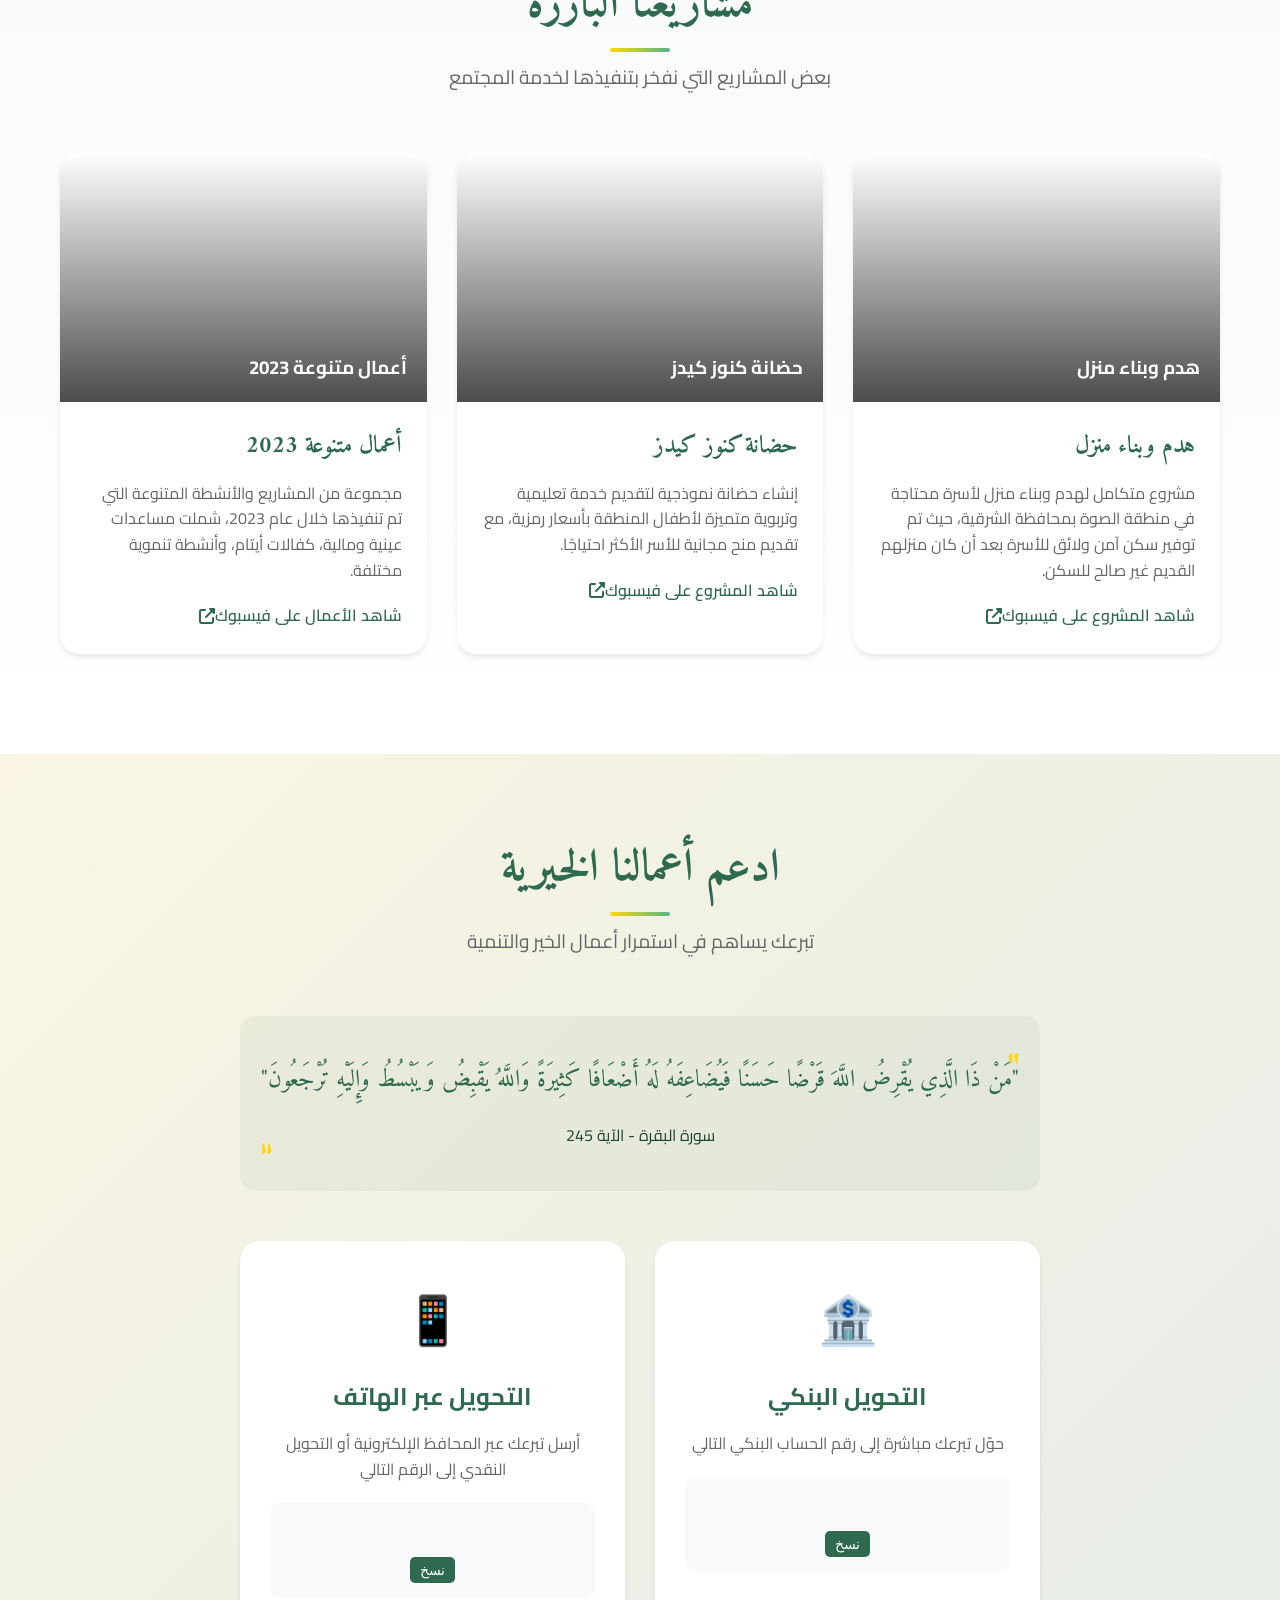
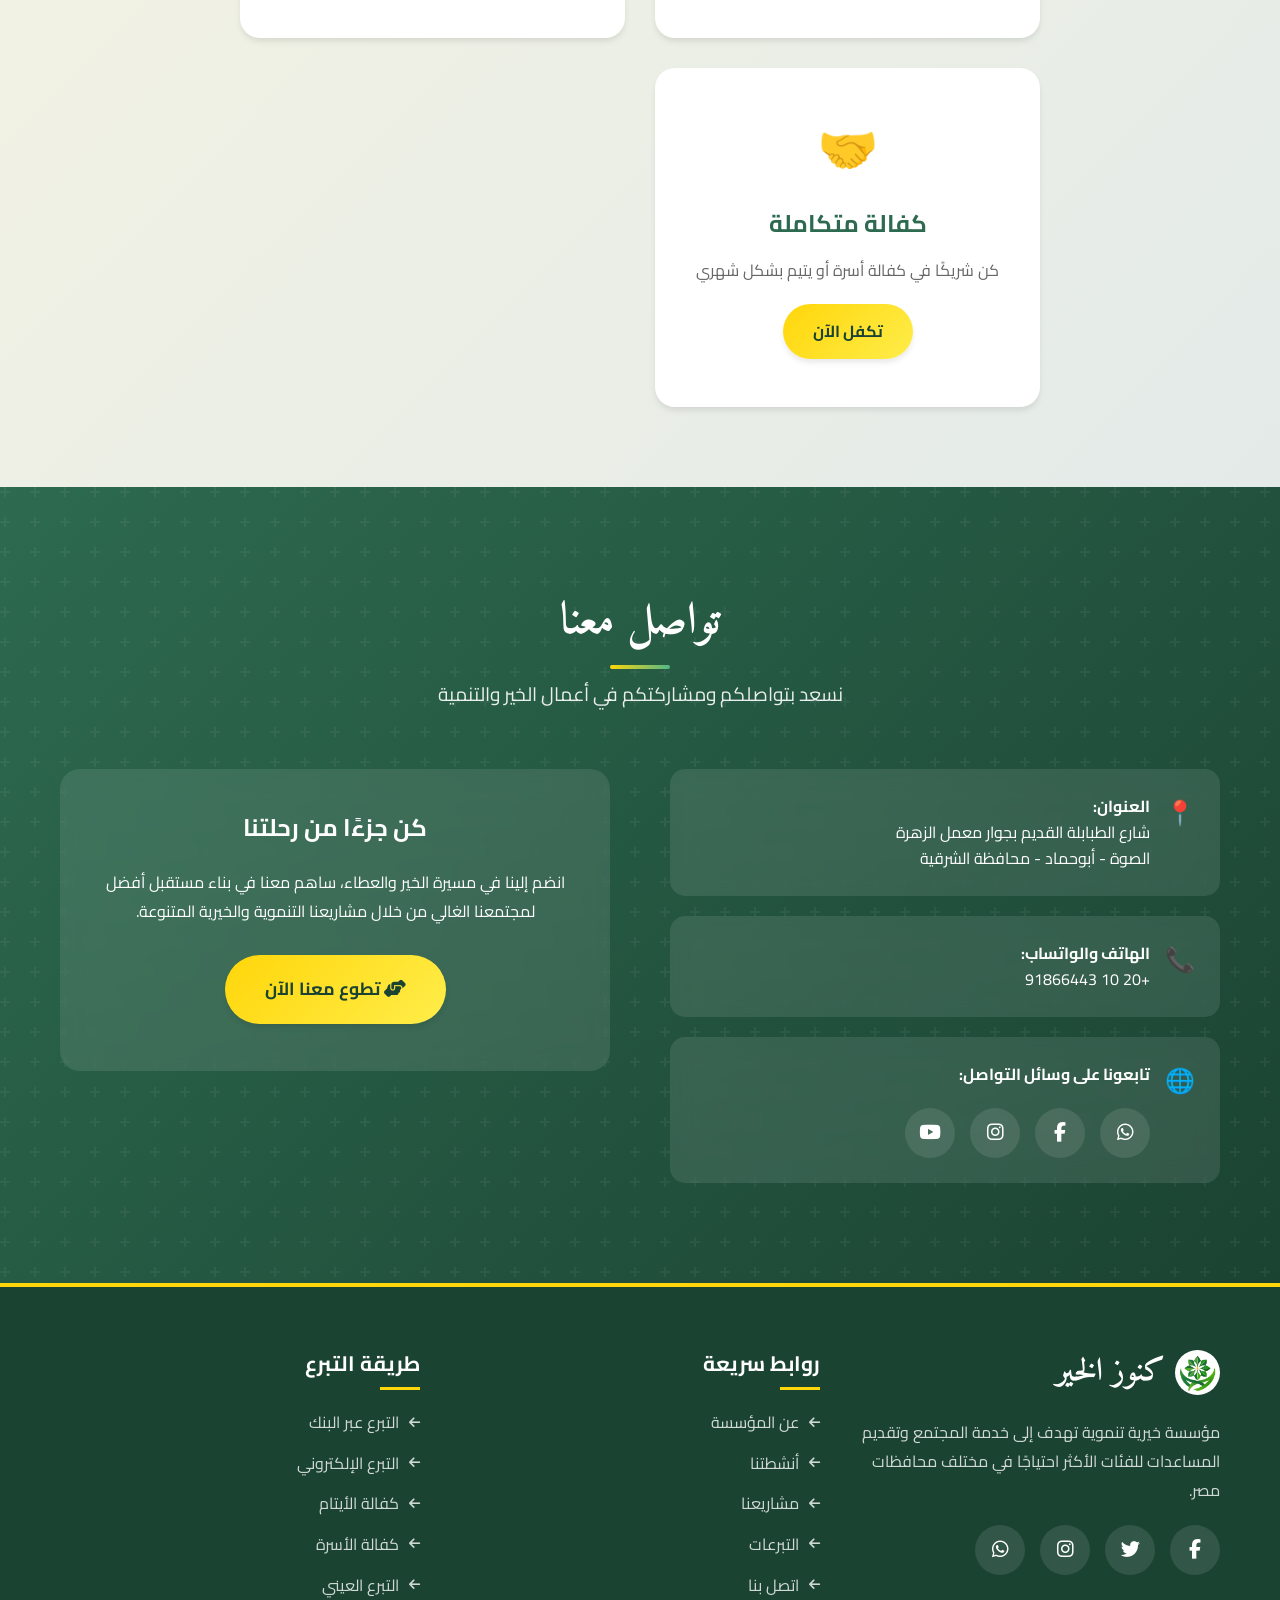
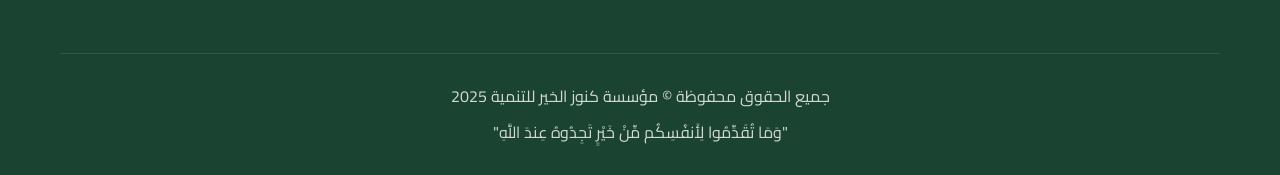
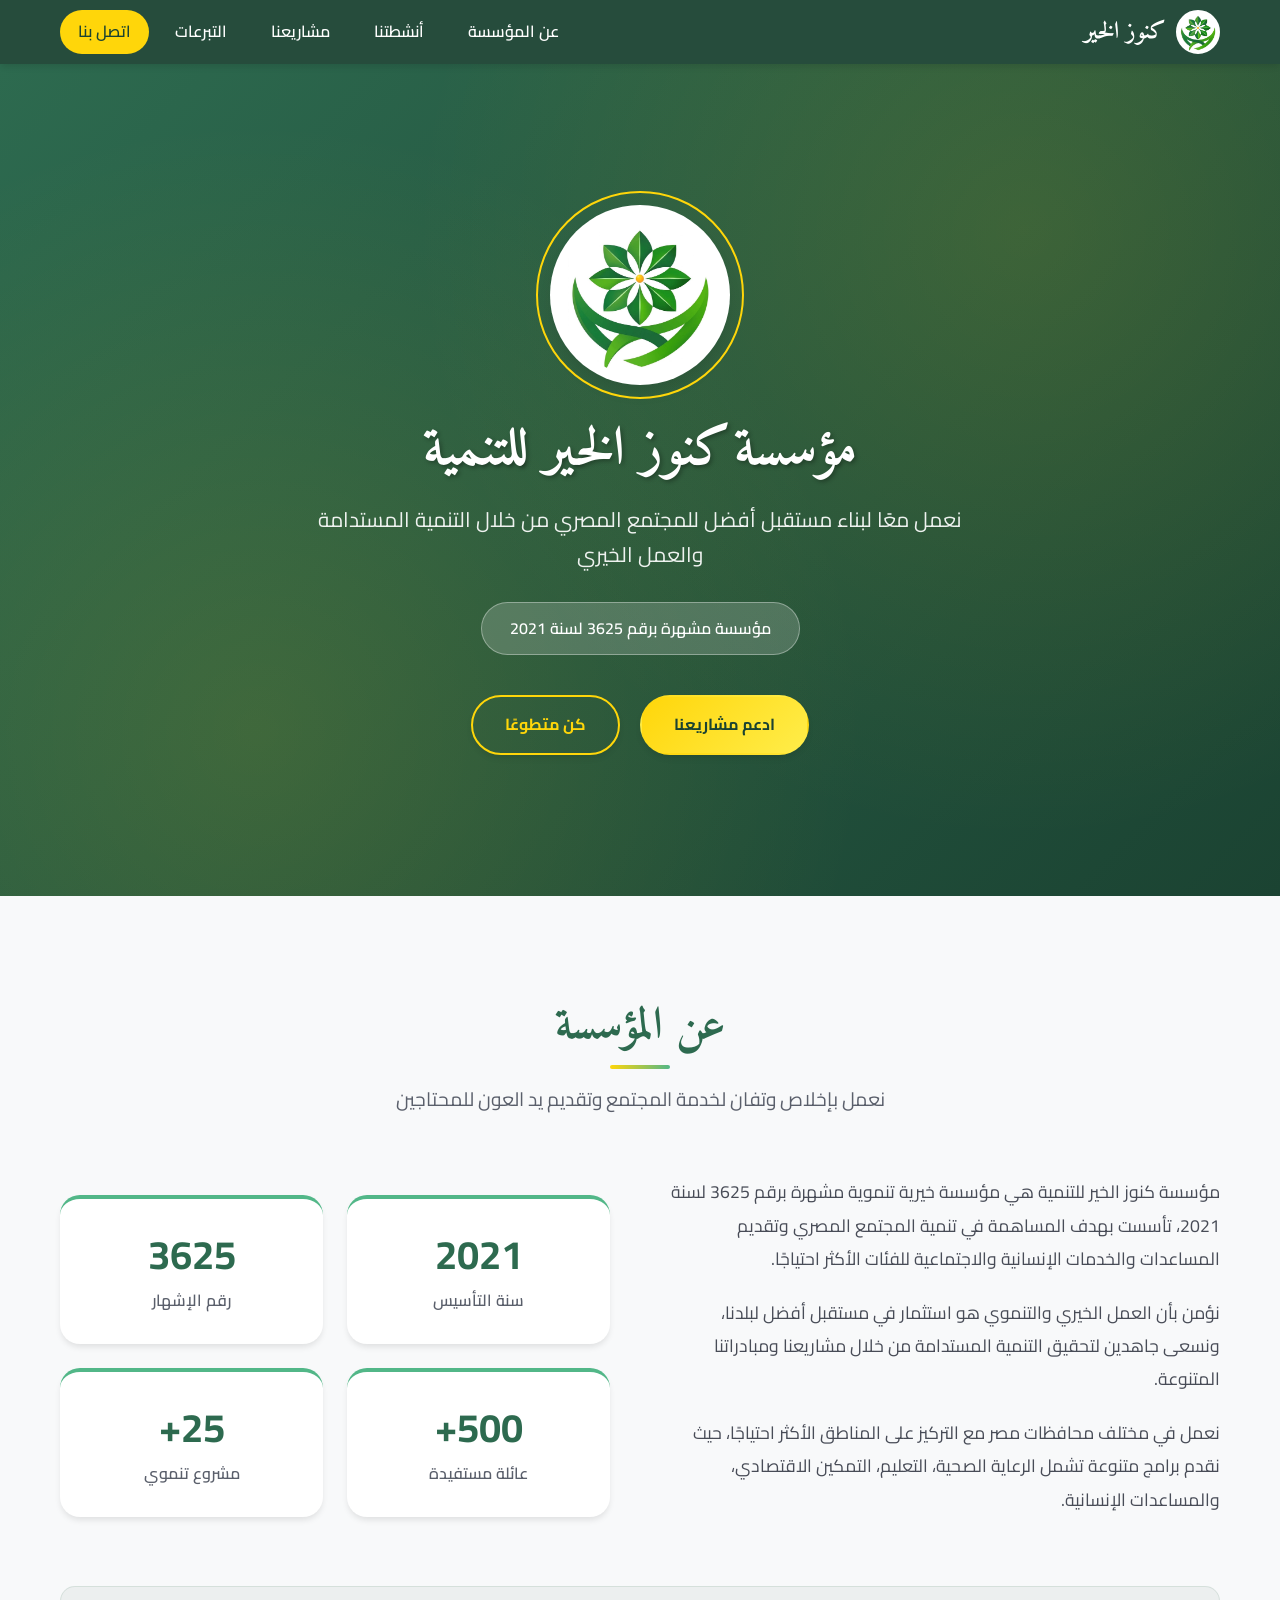
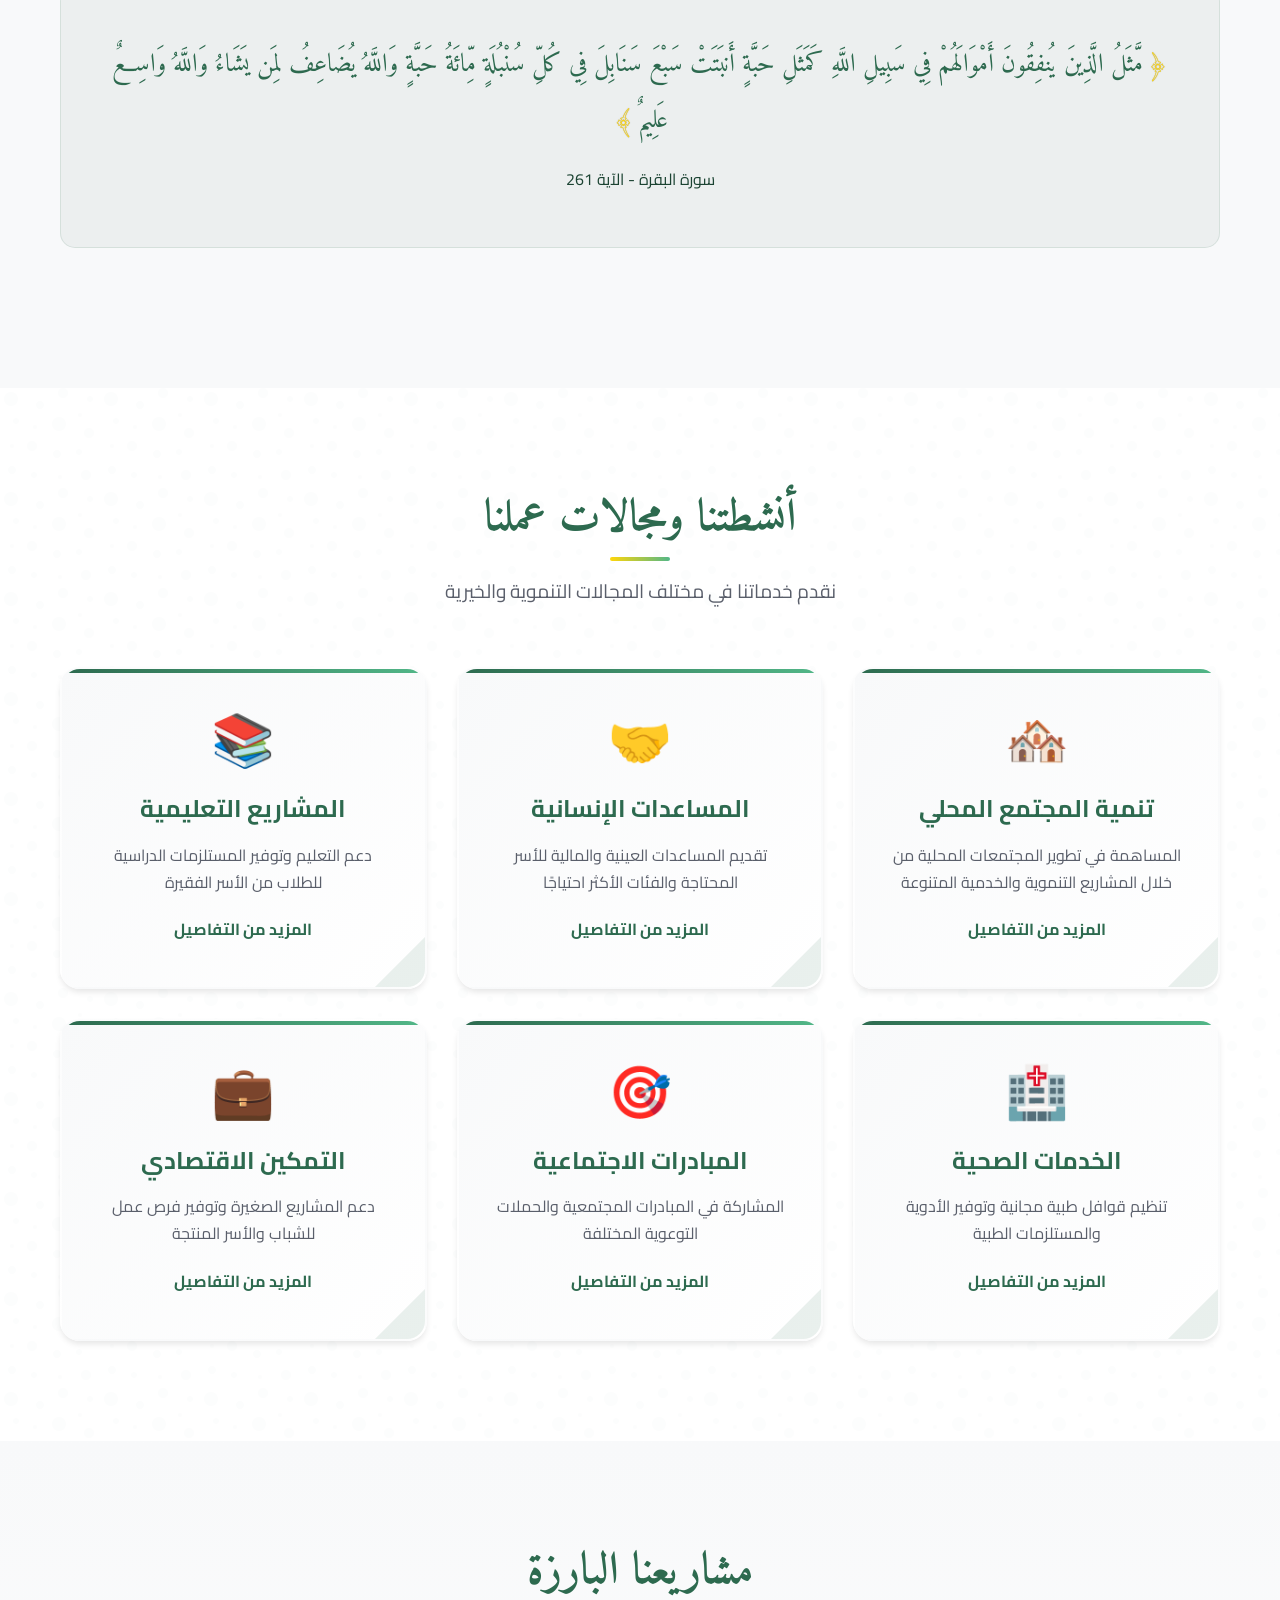
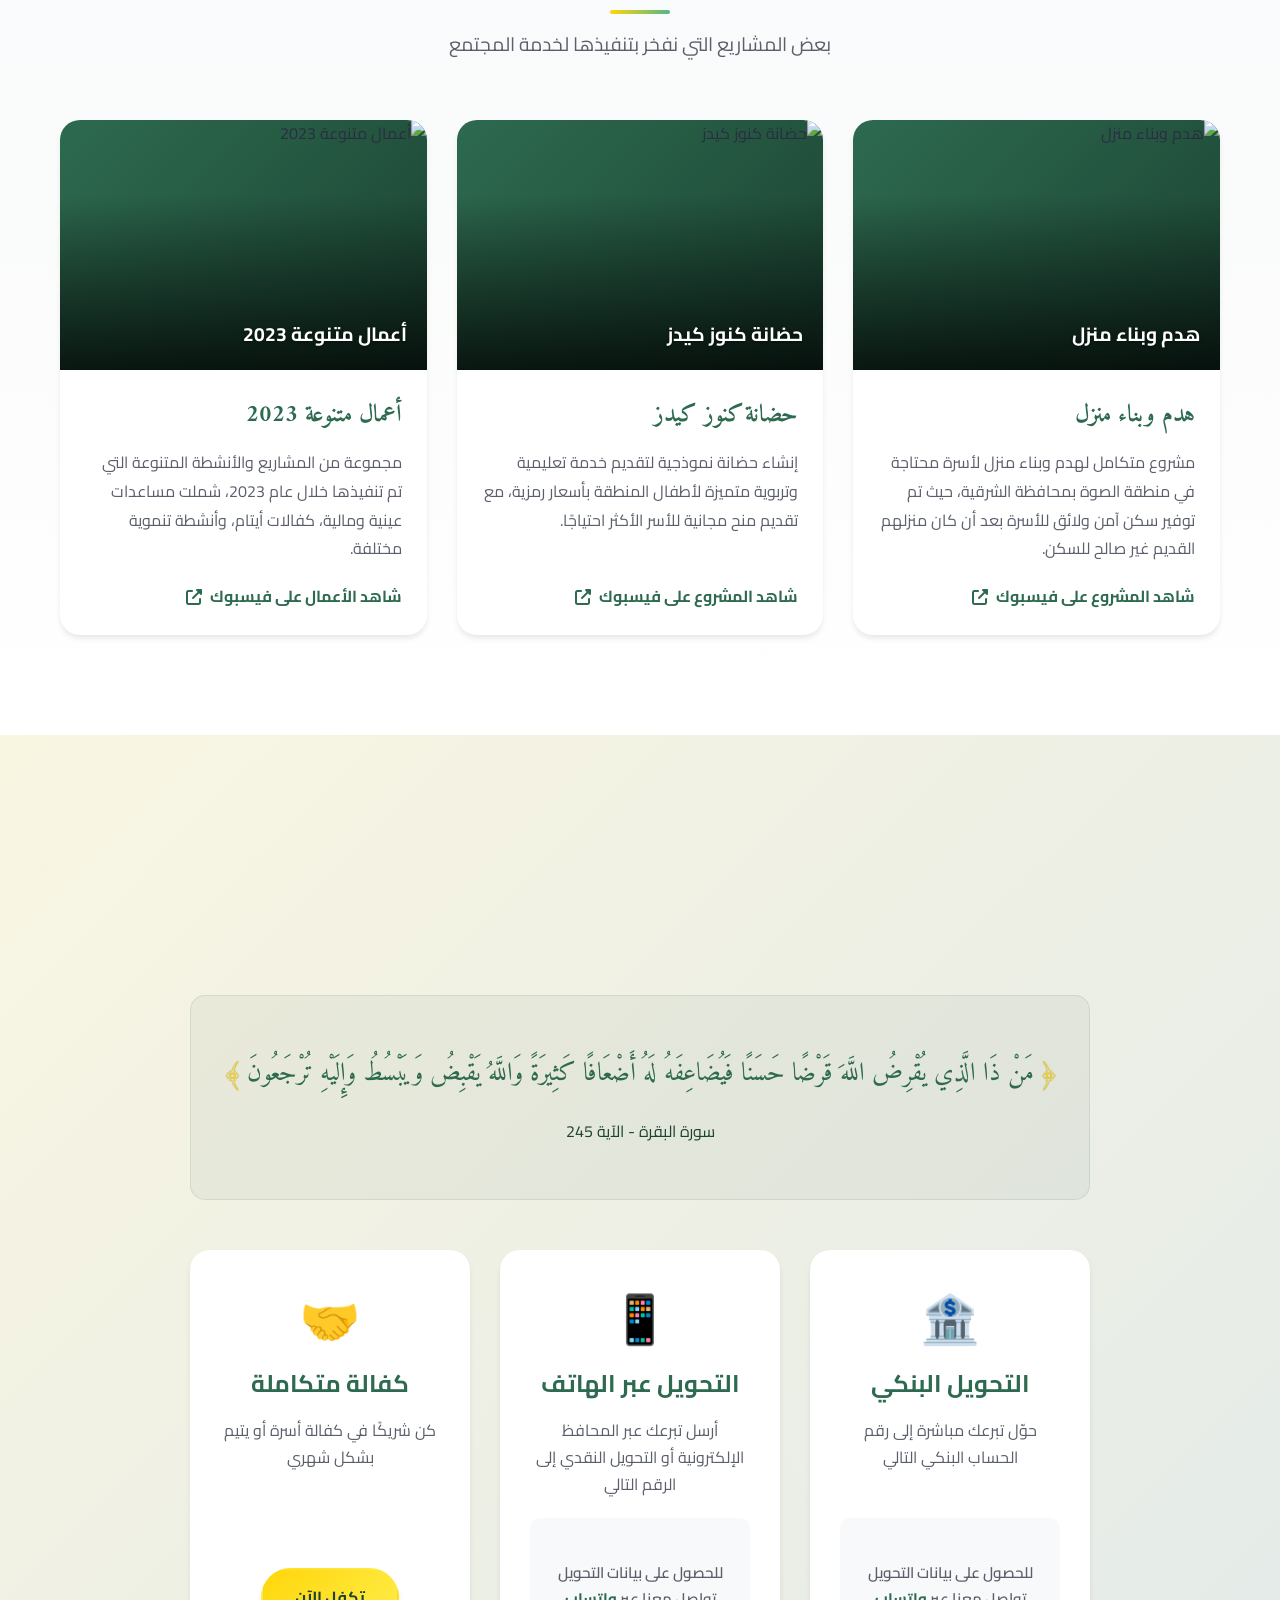
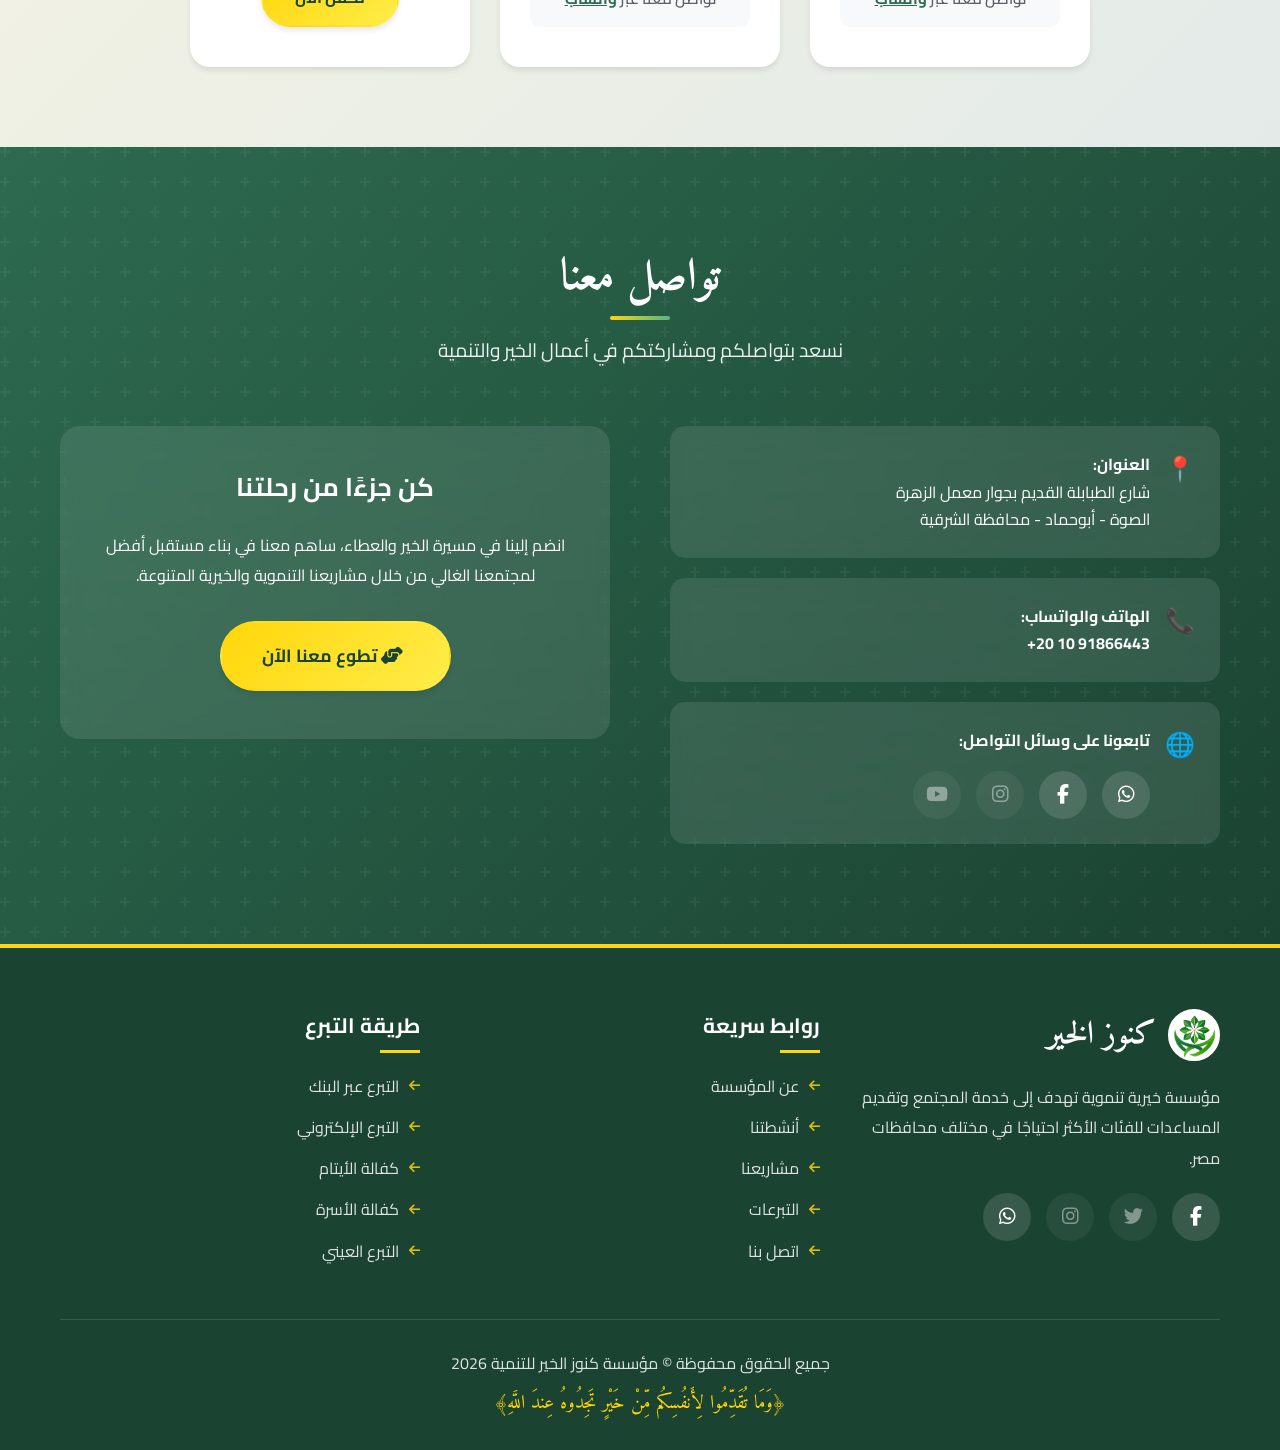
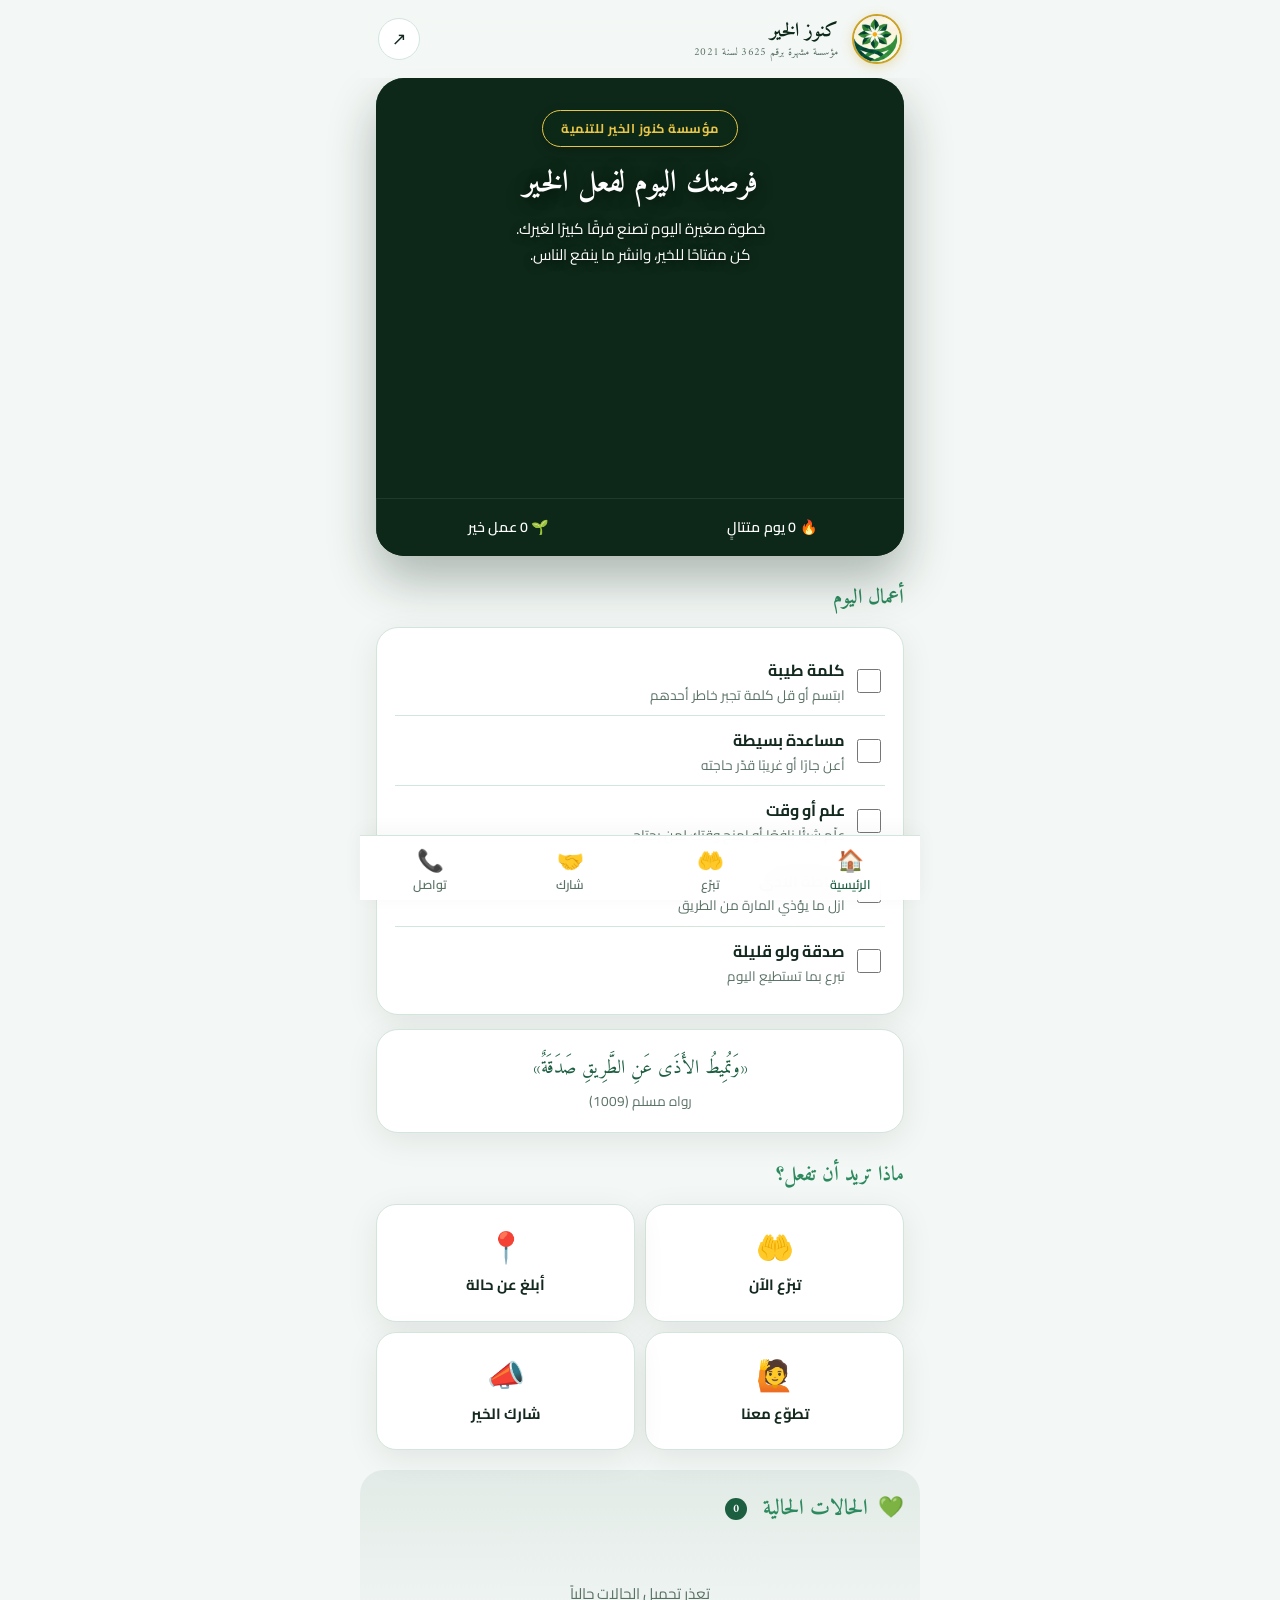
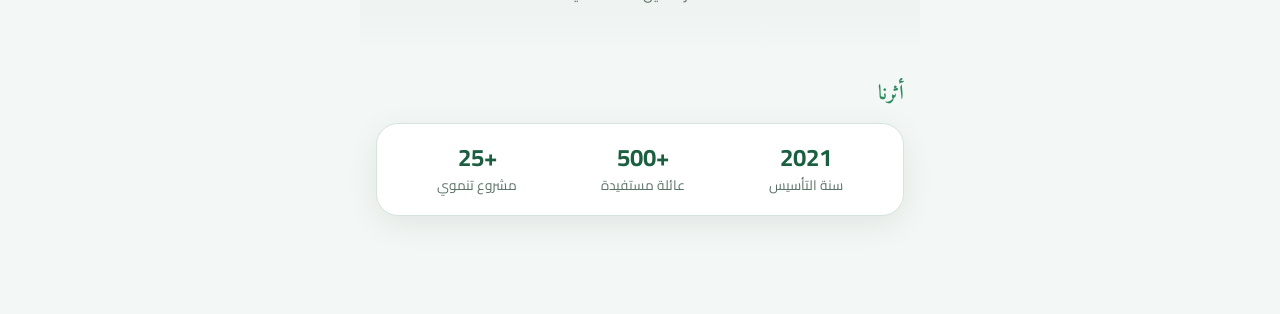
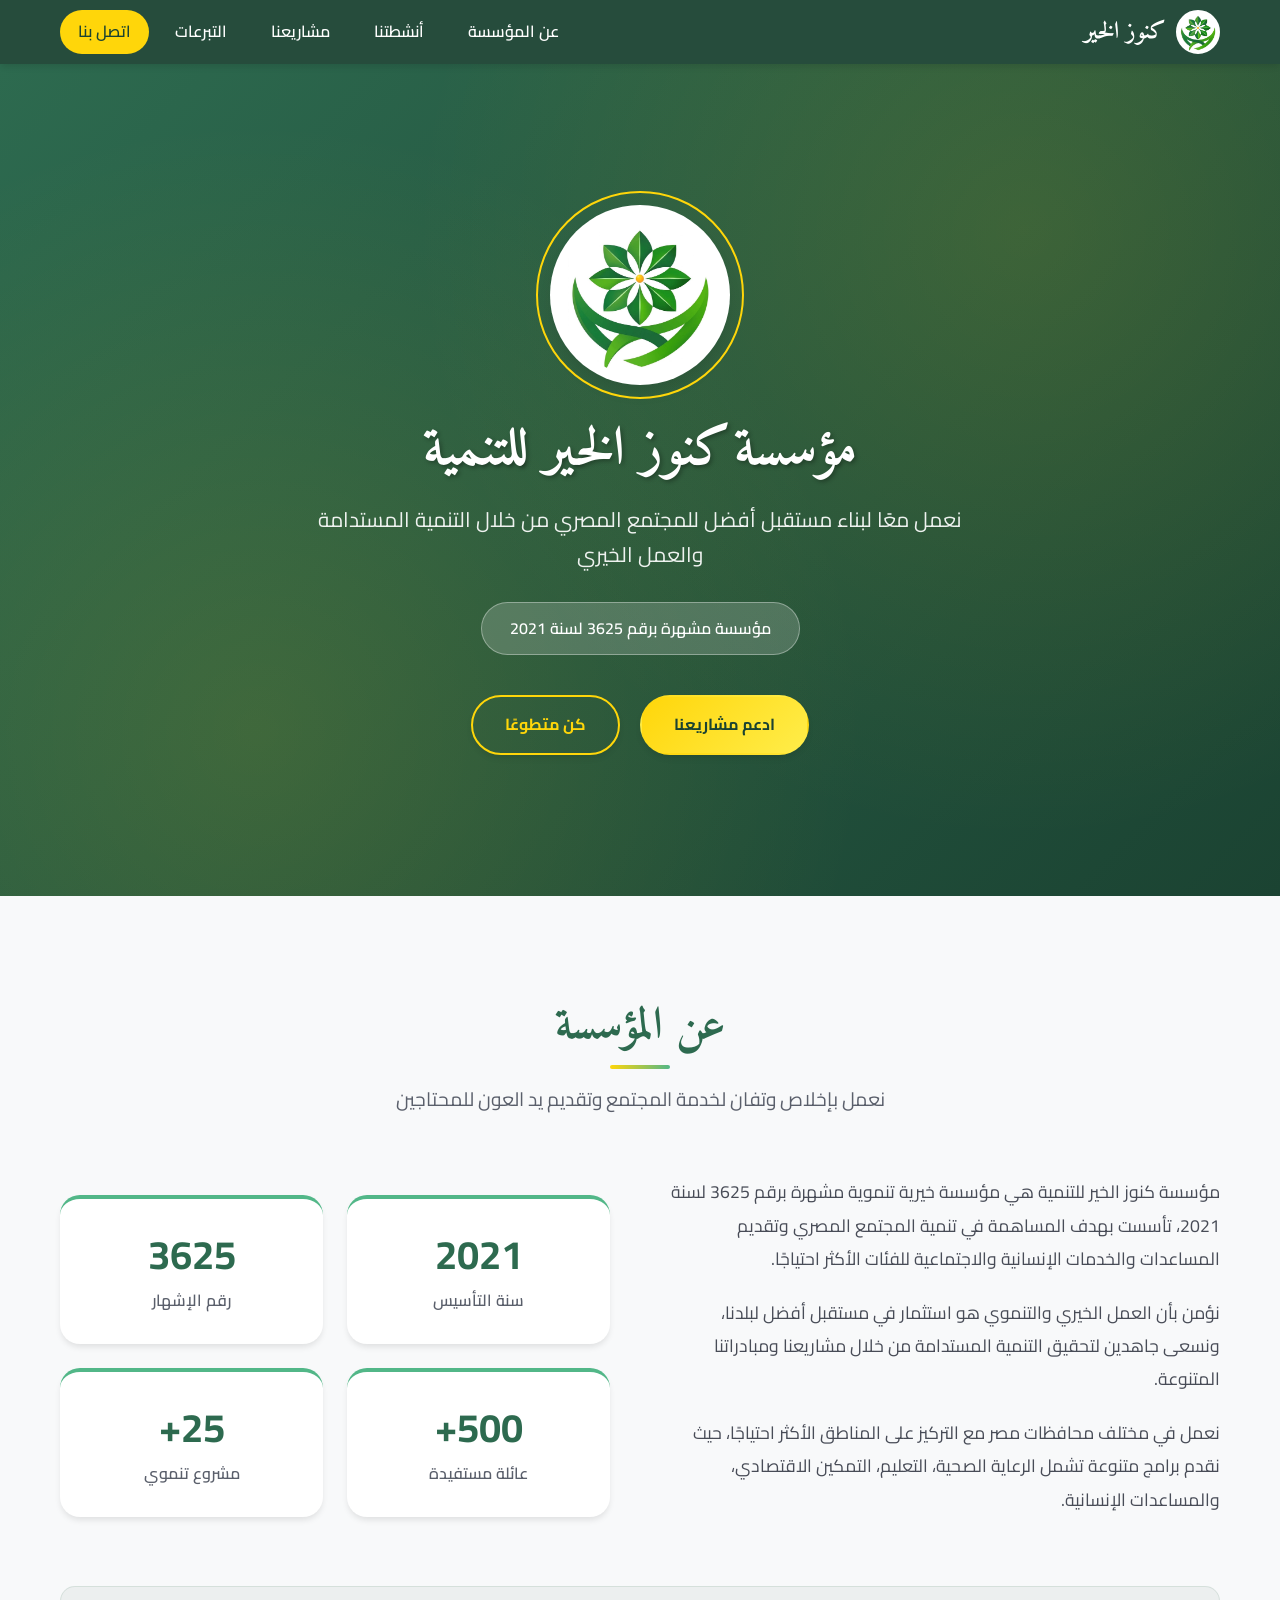
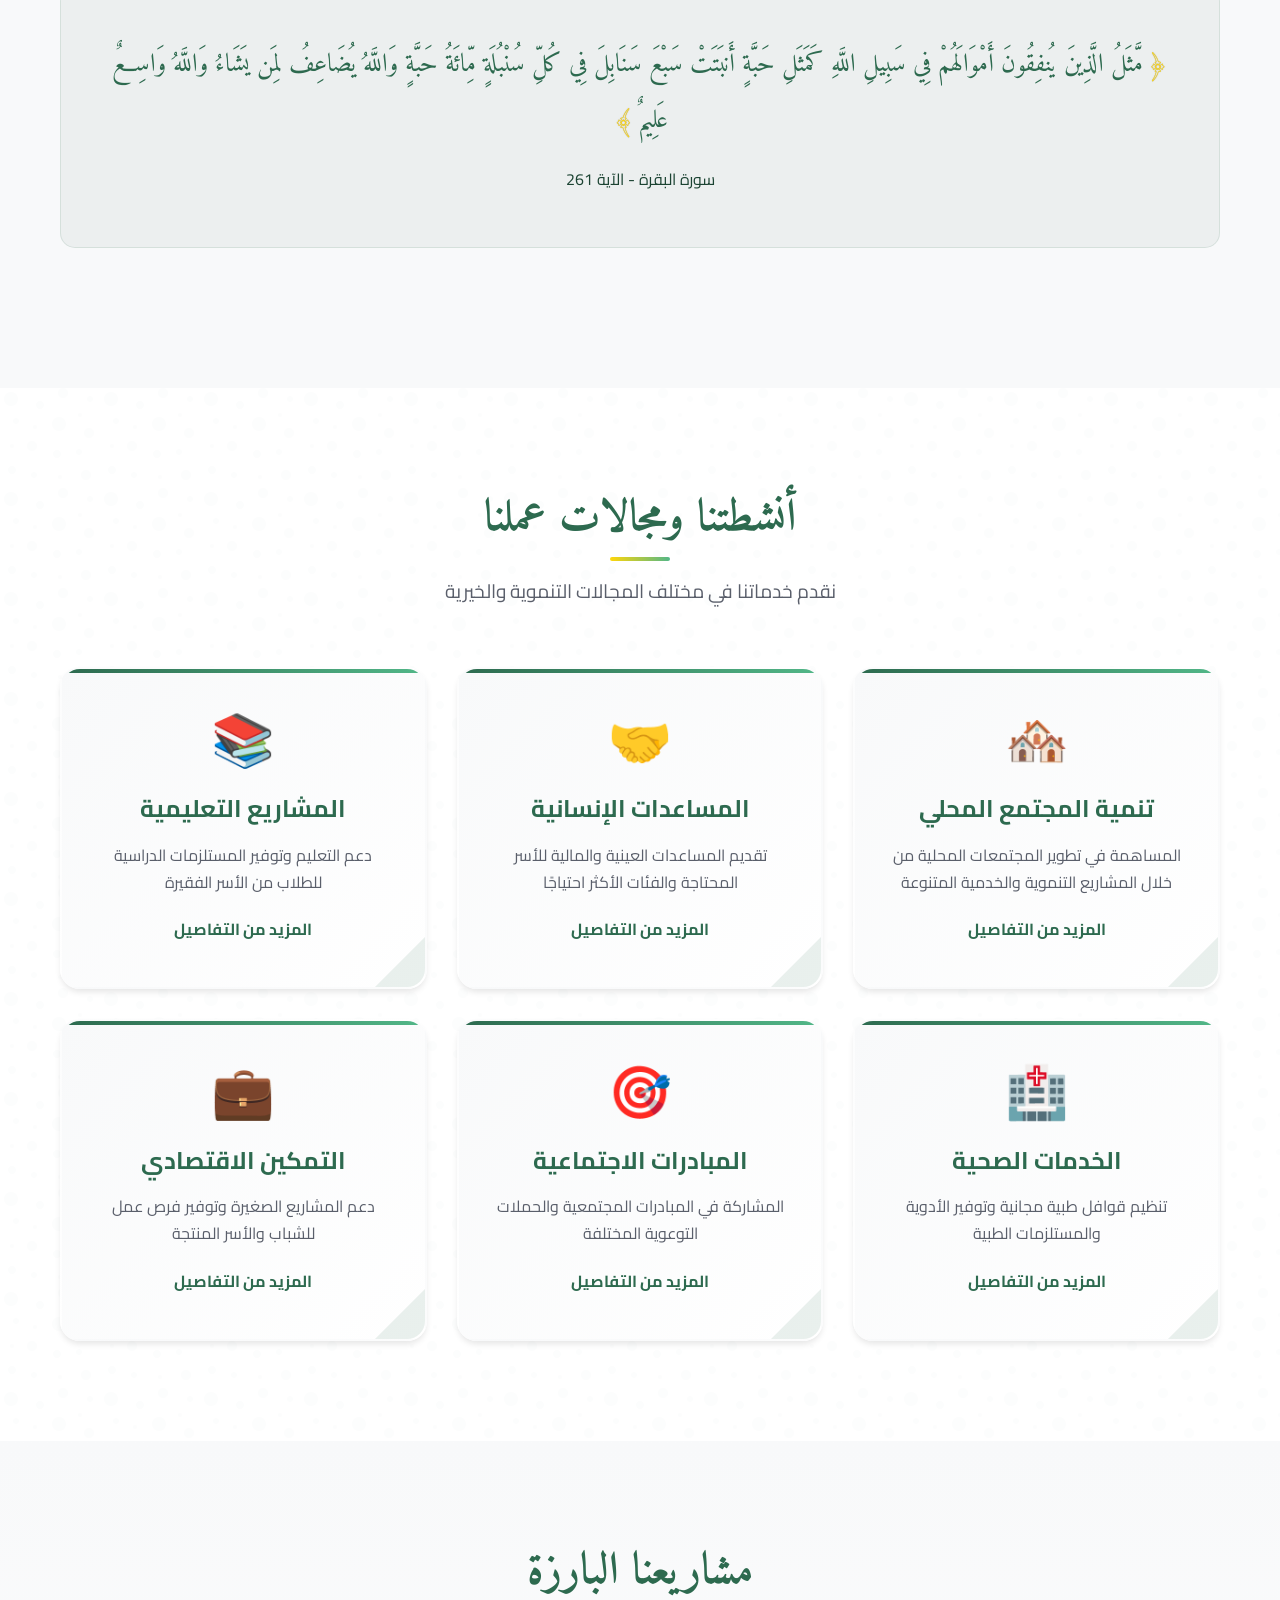
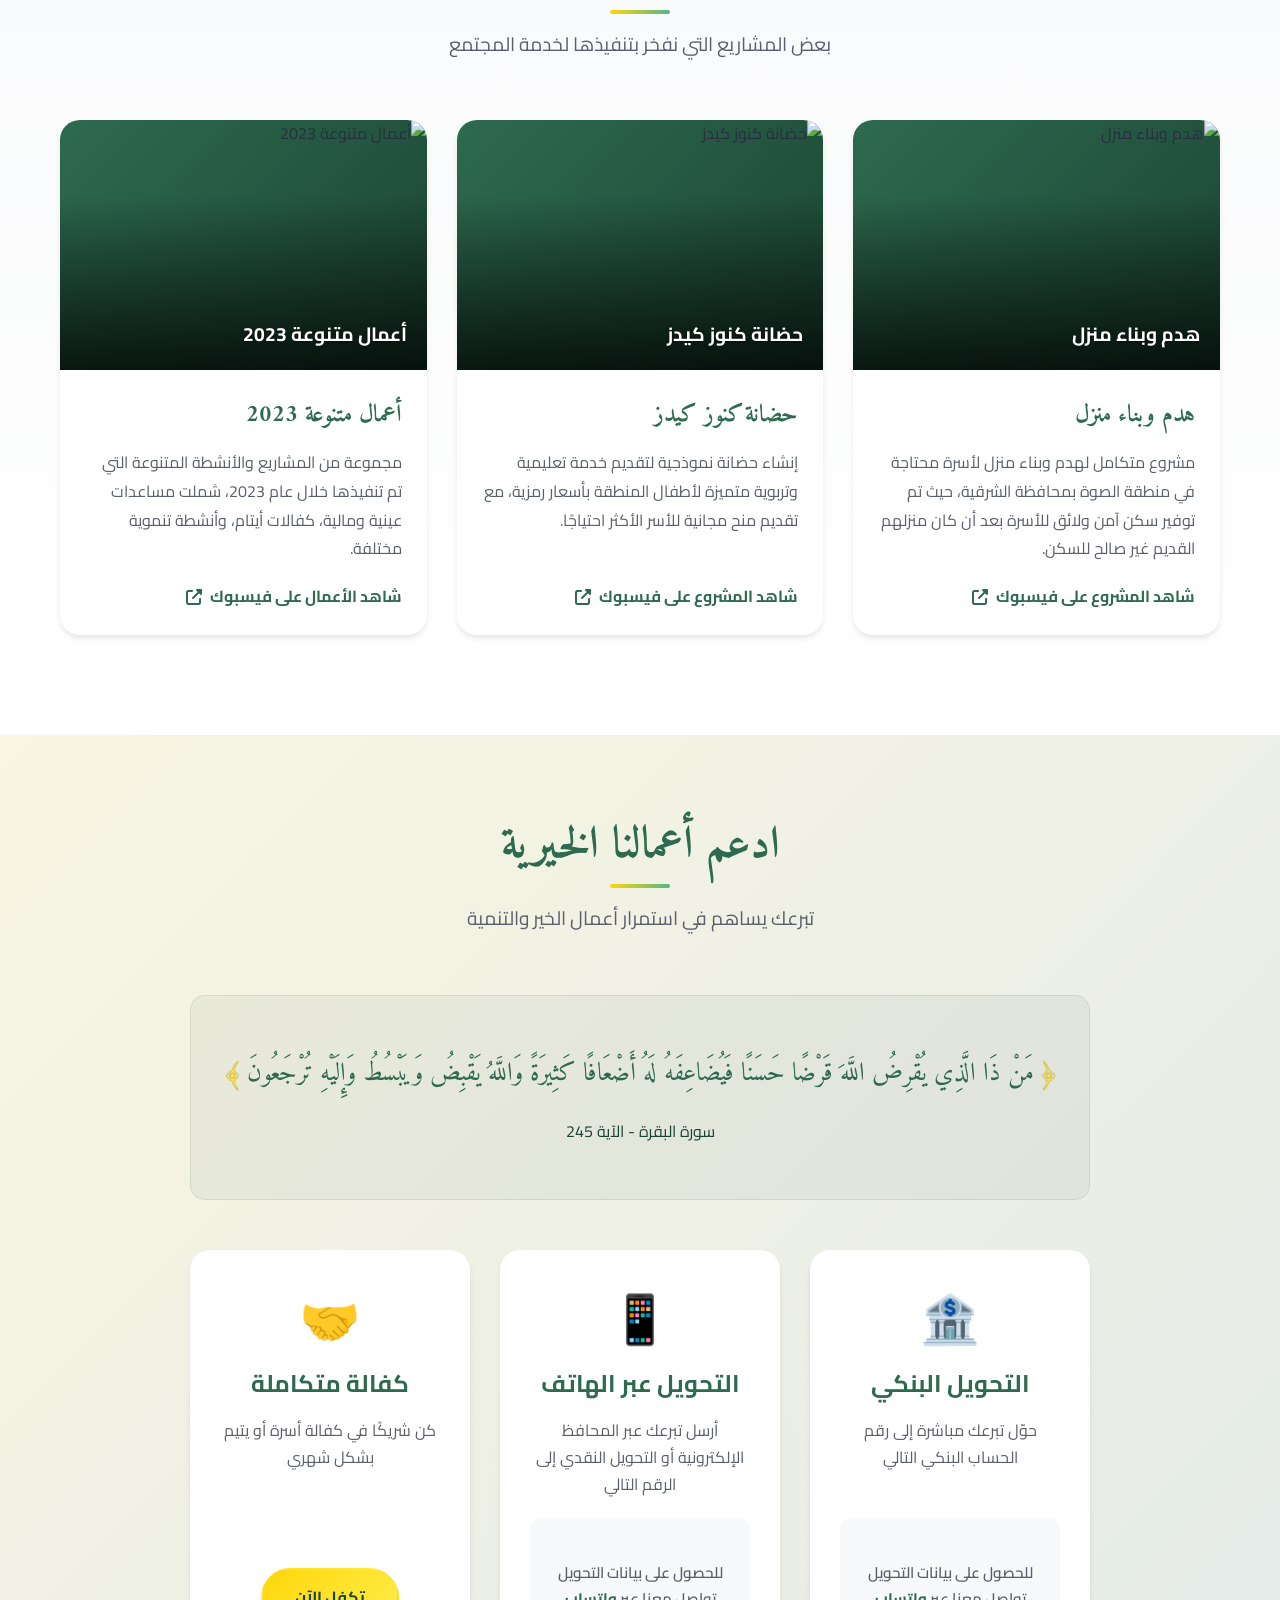
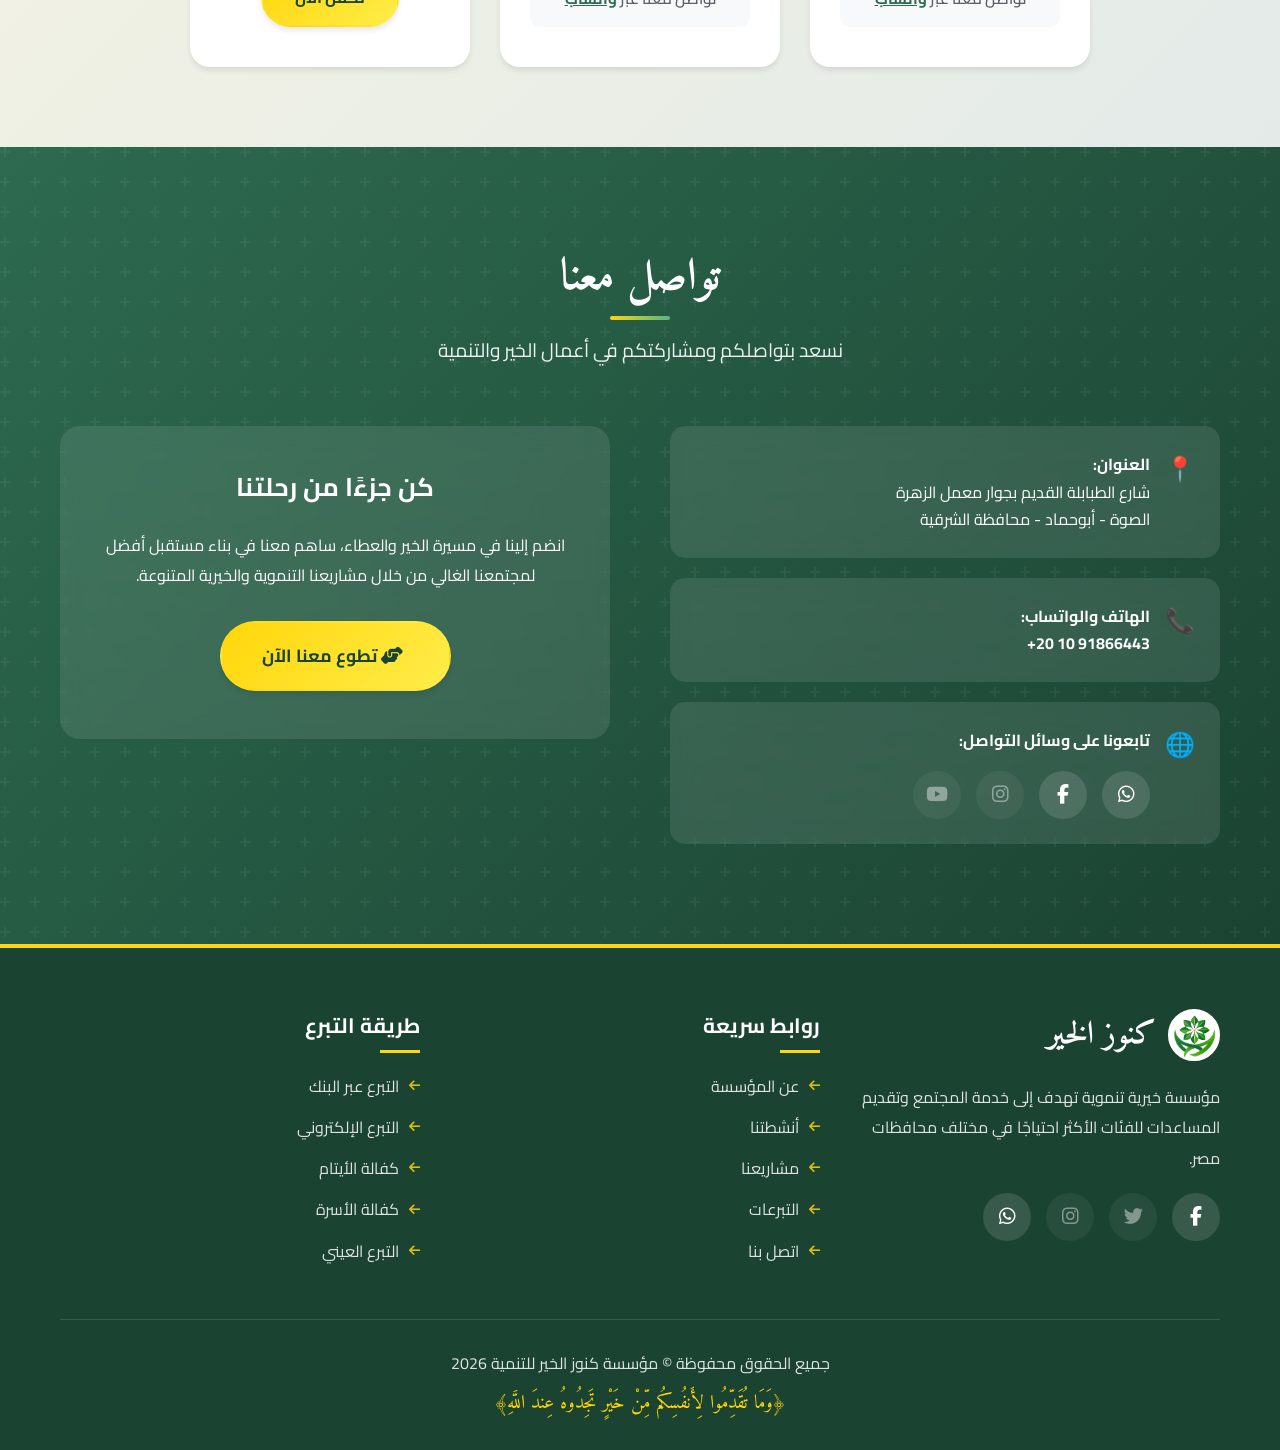
